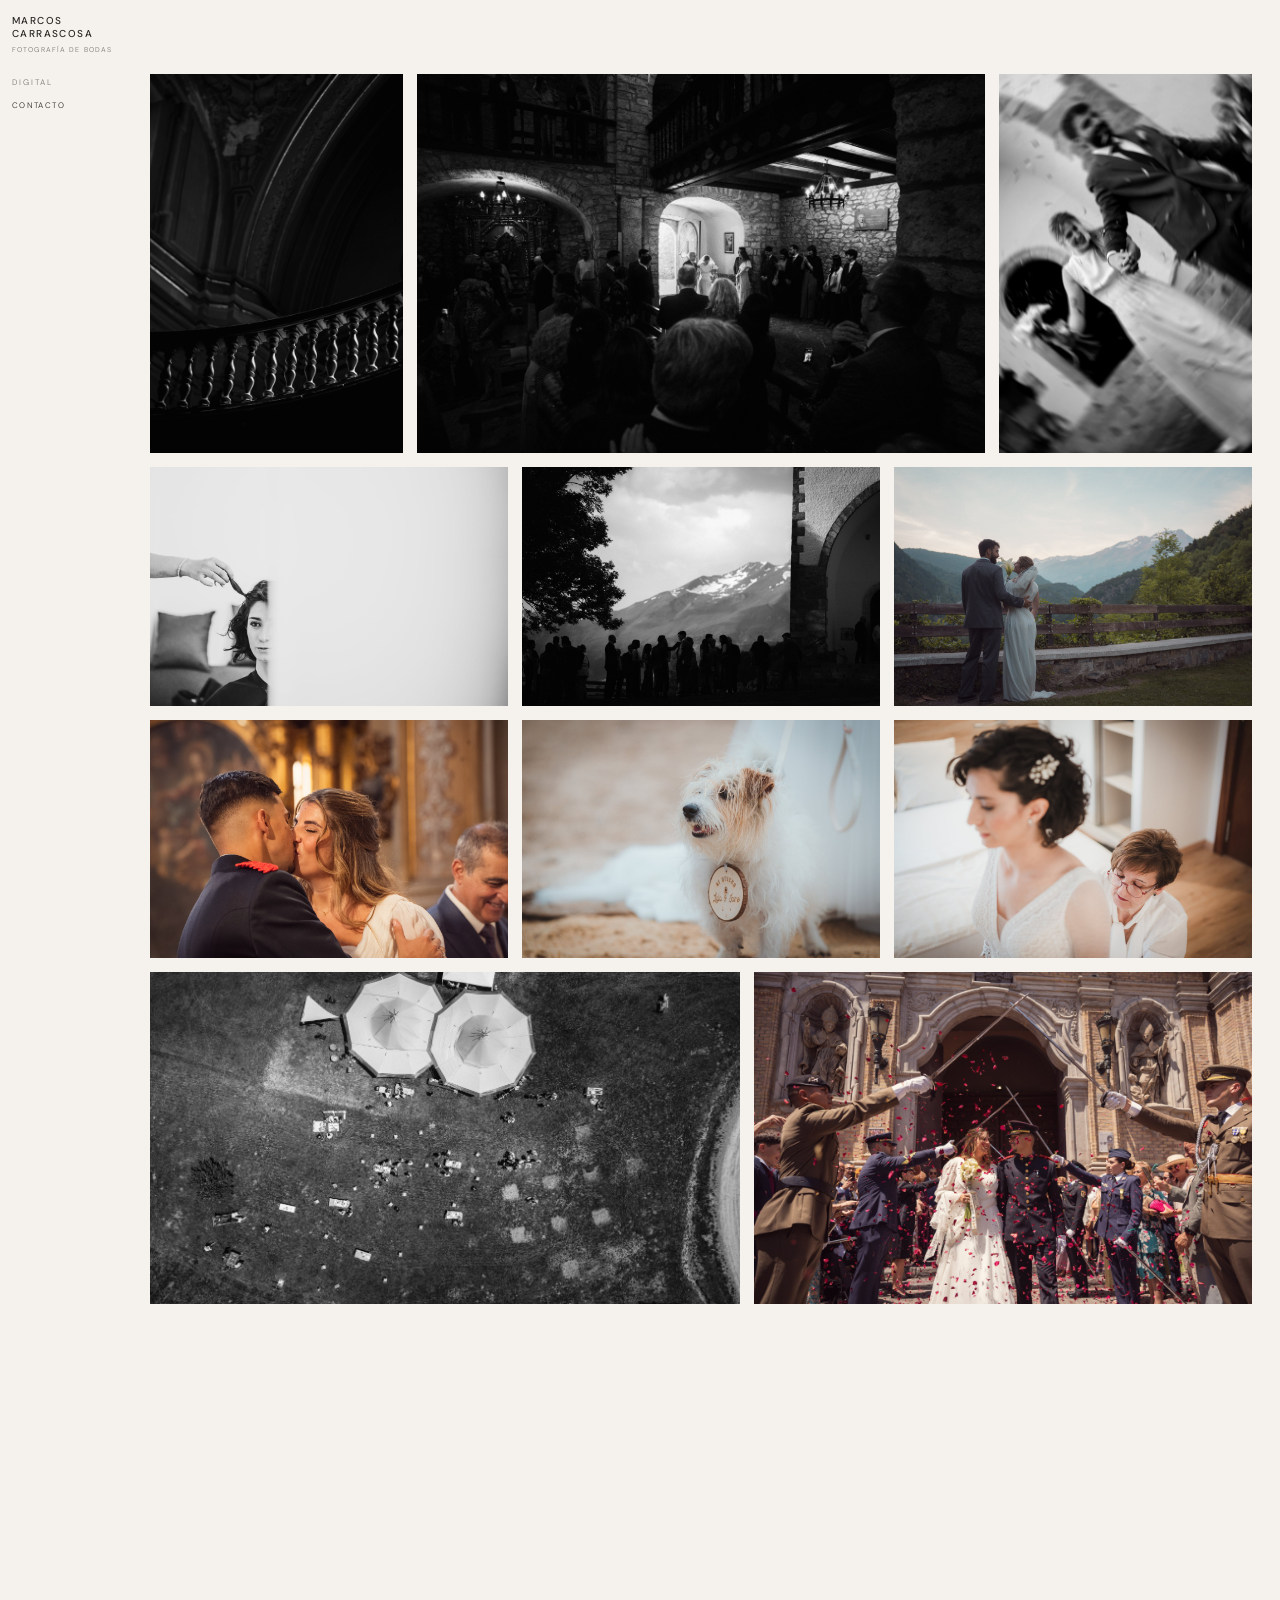
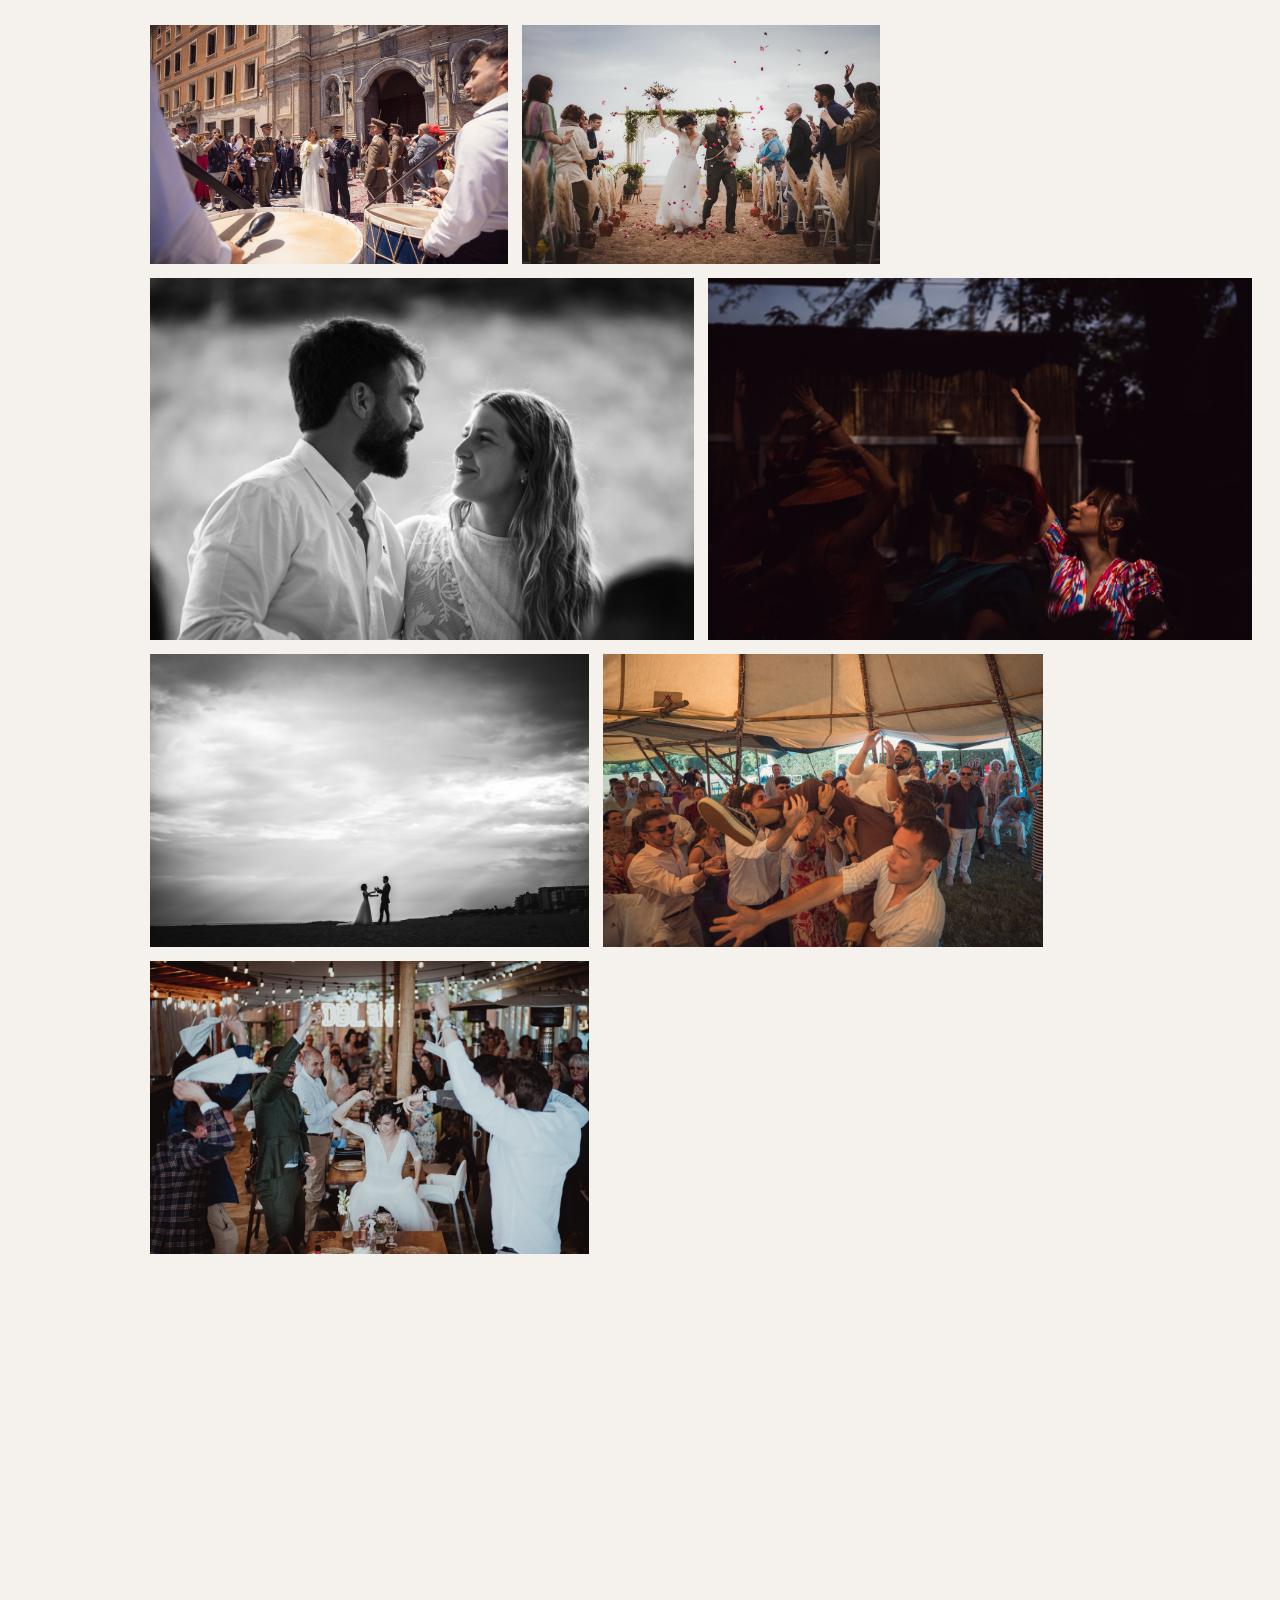
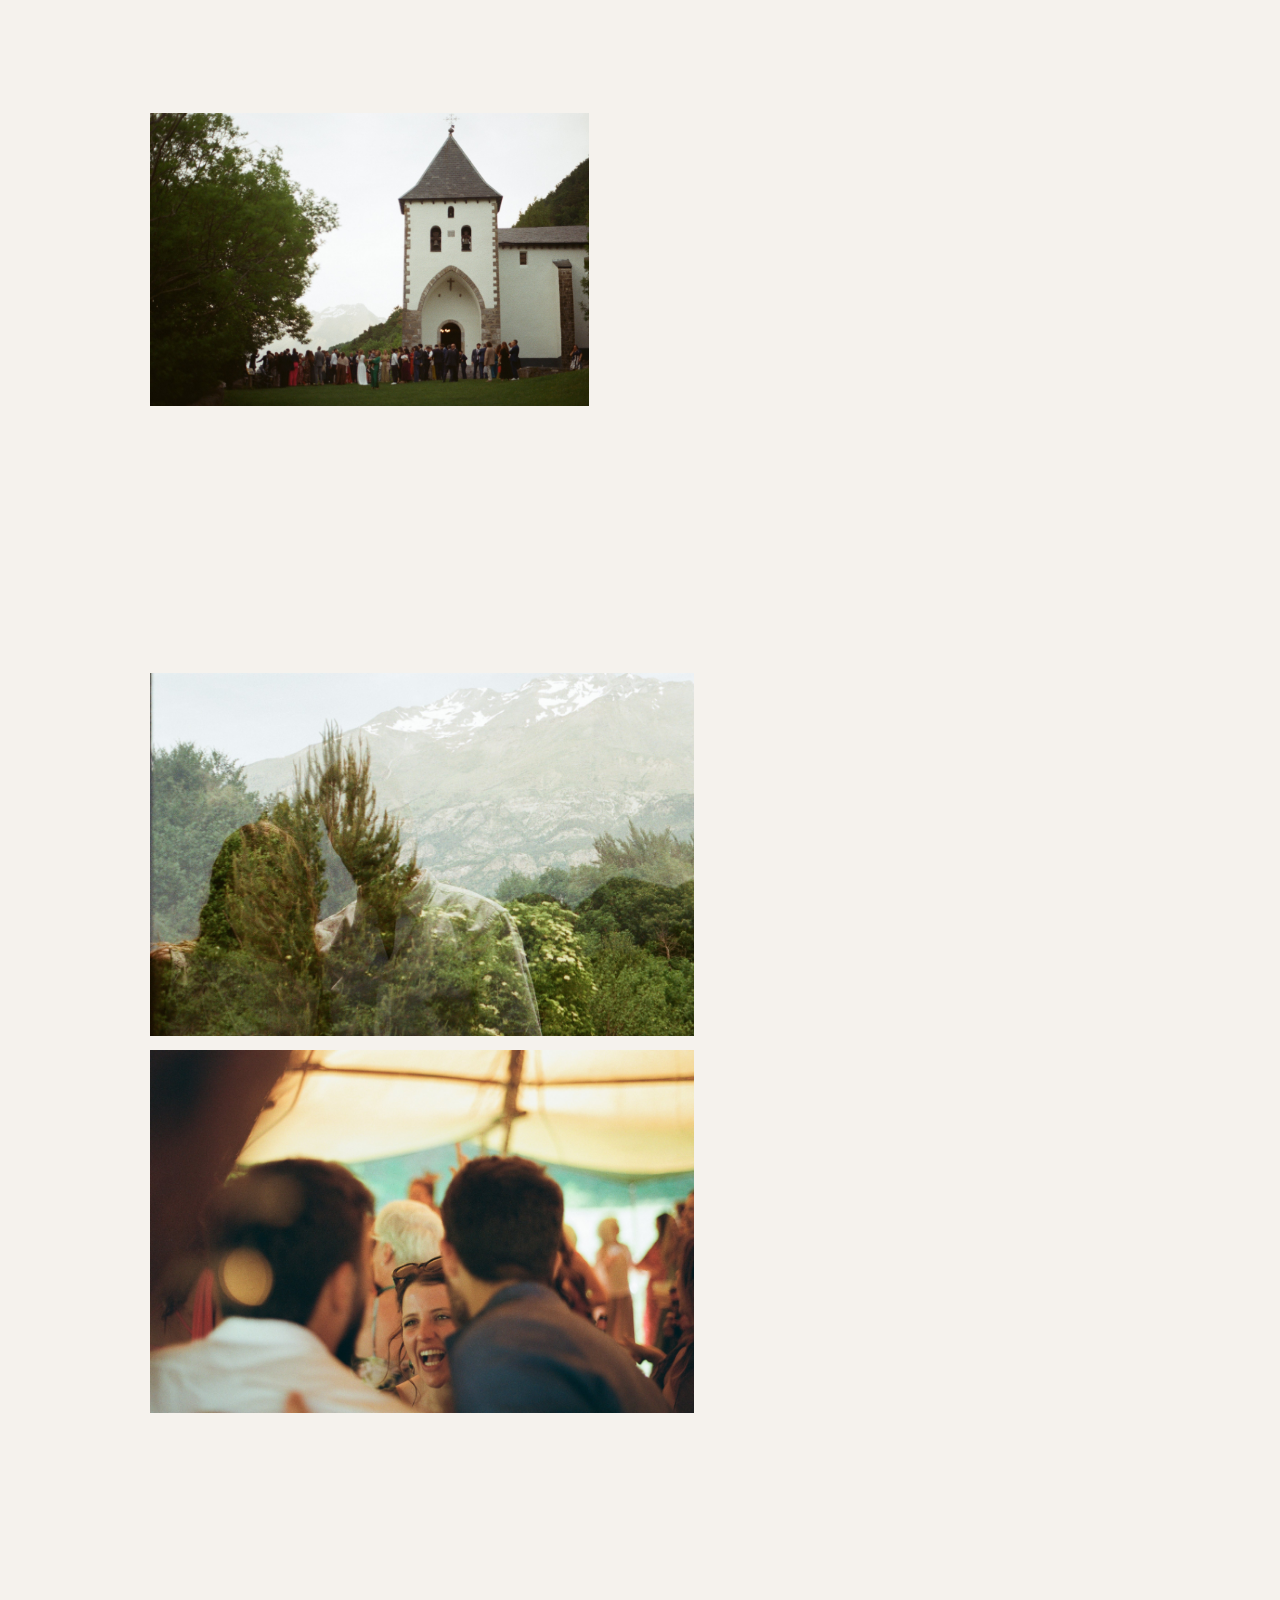
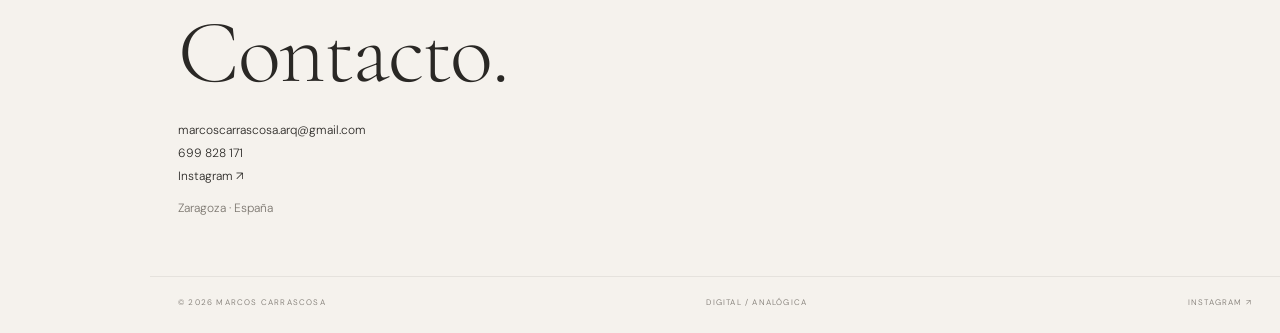
==== index.html @ 45d8c4e5 "Cargar dimensiones de galería sin saltos de layout" ====
<!DOCTYPE html>
<html lang="es">
<head>
<meta charset="UTF-8">
<meta name="viewport" content="width=device-width, initial-scale=1.0">
<title>Marcos Carrascosa | Fotógrafo de bodas en Zaragoza</title>
<meta name="description" content="Fotografía de bodas en Zaragoza y España. Trabajo en digital y analógico con una mirada documental y editorial.">
<meta name="author" content="Marcos Carrascosa">
<meta name="robots" content="index, follow">
<link rel="canonical" href="https://marcoscarrascosa.com/">
<meta property="og:type" content="website">
<meta property="og:title" content="Marcos Carrascosa | Fotógrafo de bodas en Zaragoza">
<meta property="og:description" content="Fotografía de bodas en Zaragoza y España. Digital y analógico.">
<meta property="og:url" content="https://marcoscarrascosa.com/">
<meta property="og:site_name" content="Marcos Carrascosa">
<meta name="twitter:card" content="summary_large_image">
<meta name="twitter:title" content="Marcos Carrascosa | Fotógrafo de bodas en Zaragoza">
<meta name="twitter:description" content="Fotografía de bodas en Zaragoza y España. Digital y analógico.">
<link rel="preconnect" href="https://fonts.googleapis.com">
<link rel="preconnect" href="https://fonts.gstatic.com" crossorigin>
<link href="https://fonts.googleapis.com/css2?family=Cormorant+Garamond:wght@300;400;500&family=DM+Sans:wght@300;400;500&display=swap" rel="stylesheet">
<link rel="stylesheet" href="styles.css">
<script type="application/ld+json">
{
  "@context":"https://schema.org",
  "@type":"Photographer",
  "name":"Marcos Carrascosa",
  "email":"marcoscarrascosa.arq@gmail.com",
  "telephone":"+34699828171",
  "address":{"@type":"PostalAddress","addressLocality":"Zaragoza","addressCountry":"ES"},
  "areaServed":["Zaragoza","España"],
  "description":"Fotógrafo de bodas en Zaragoza. Trabajo en digital y analógico.",
  "url":"https://marcoscarrascosa.com/",
  "sameAs":["https://instagram.com/marcoscarrascosa"]
}
</script>
</head>
<body>
<header class="header">
  <div class="header__rail">
    <a href="#" class="header__name">MARCOS CARRASCOSA</a>
    <span class="header__subtitle">FOTOGRAFÍA DE BODAS</span>
    <span class="header__mode" id="modeIndicator">DIGITAL</span>
    <a href="#contacto" class="header__contact">CONTACTO</a>
  </div>
</header>

<main>
  <section class="gallery-section gallery-section--digital" id="digital" aria-label="Fotografía digital">
    <div class="gallery" data-gallery="digital">
      <figure class="gallery__item"><img src="digital/001.jpg" alt="Fotografía de boda" fetchpriority="high" decoding="async"></figure>
      <figure class="gallery__item"><img src="digital/002.jpg" alt="Fotografía de boda" fetchpriority="high" decoding="async"></figure>
      <figure class="gallery__item"><img src="digital/003.jpg" alt="Fotografía de boda" decoding="async"></figure>
      <figure class="gallery__item"><img src="digital/004.jpg" alt="Fotografía de boda" decoding="async"></figure>
      <figure class="gallery__item"><img src="digital/005.jpg" alt="Fotografía de boda" decoding="async"></figure>
      <figure class="gallery__item"><img src="digital/006.jpg" alt="Fotografía de boda" decoding="async"></figure>
      <figure class="gallery__item"><img src="digital/007.jpg" alt="Fotografía de boda" decoding="async"></figure>
      <figure class="gallery__item"><img src="digital/008.jpg" alt="Fotografía de boda" decoding="async"></figure>
      <figure class="gallery__item"><img src="digital/009.jpg" alt="Fotografía de boda" decoding="async"></figure>
      <figure class="gallery__item"><img src="digital/010.jpg" alt="Fotografía de boda" decoding="async"></figure>
      <figure class="gallery__item"><img src="digital/011.jpg" alt="Fotografía de boda" decoding="async"></figure>
      <figure class="gallery__item"><img src="digital/012.jpg" alt="Fotografía de boda" decoding="async"></figure>
      <figure class="gallery__item"><img src="digital/013.jpg" alt="Fotografía de boda" decoding="async"></figure>
      <figure class="gallery__item"><img src="digital/014.jpg" alt="Fotografía de boda" decoding="async"></figure>
      <figure class="gallery__item"><img src="digital/015.jpg" alt="Fotografía de boda" decoding="async"></figure>
      <figure class="gallery__item"><img src="digital/016.jpg" alt="Fotografía de boda" decoding="async"></figure>
      <figure class="gallery__item"><img src="digital/017.jpg" alt="Fotografía de boda" decoding="async"></figure>
      <figure class="gallery__item"><img src="digital/018.jpg" alt="Fotografía de boda" decoding="async"></figure>
      <figure class="gallery__item"><img src="digital/019.jpg" alt="Fotografía de boda" decoding="async"></figure>
      <figure class="gallery__item"><img src="digital/020.jpg" alt="Fotografía de boda" decoding="async"></figure>
      <figure class="gallery__item"><img src="digital/021.jpg" alt="Fotografía de boda" decoding="async"></figure>
      <figure class="gallery__item"><img src="digital/022.jpg" alt="Fotografía de boda" decoding="async"></figure>
      <figure class="gallery__item"><img src="digital/023.jpg" alt="Fotografía de boda" decoding="async"></figure>
      <figure class="gallery__item"><img src="digital/024.jpg" alt="Fotografía de boda" decoding="async"></figure>
      <figure class="gallery__item"><img src="digital/025.jpg" alt="Fotografía de boda" decoding="async"></figure>
      <figure class="gallery__item"><img src="digital/026.jpg" alt="Fotografía de boda" decoding="async"></figure>
      <figure class="gallery__item"><img src="digital/027.jpg" alt="Fotografía de boda" decoding="async"></figure>
    </div>
  </section>

  <section class="gallery-section gallery-section--analogue" id="analogica" aria-label="Fotografía analógica">
    <div class="gallery" data-gallery="film">
      <figure class="gallery__item"><img src="film/001.jpg" alt="Fotografía de boda en analógico" decoding="async"></figure>
      <figure class="gallery__item"><img src="film/002.jpg" alt="Fotografía de boda en analógico" decoding="async"></figure>
      <figure class="gallery__item"><img src="film/003.jpg" alt="Fotografía de boda en analógico" decoding="async"></figure>
      <figure class="gallery__item"><img src="film/004.jpg" alt="Fotografía de boda en analógico" decoding="async"></figure>
      <figure class="gallery__item"><img src="film/005.jpg" alt="Fotografía de boda en analógico" decoding="async"></figure>
      <figure class="gallery__item"><img src="film/006.jpg" alt="Fotografía de boda en analógico" decoding="async"></figure>
      <figure class="gallery__item"><img src="film/007.jpg" alt="Fotografía de boda en analógico" decoding="async"></figure>
      <figure class="gallery__item"><img src="film/008.jpg" alt="Fotografía de boda en analógico" decoding="async"></figure>
      <figure class="gallery__item"><img src="film/009.jpg" alt="Fotografía de boda en analógico" decoding="async"></figure>
      <figure class="gallery__item"><img src="film/010.jpg" alt="Fotografía de boda en analógico" decoding="async"></figure>
    </div>
  </section>
</main>

<section class="contact" id="contacto">
  <div class="contact__inner">
    <h2 class="contact__title">Contacto.</h2>
    <div class="contact__details">
      <a href="mailto:marcoscarrascosa.arq@gmail.com" class="contact__link">marcoscarrascosa.arq@gmail.com</a>
      <a href="tel:+34699828171" class="contact__link">699 828 171</a>
      <a href="https://instagram.com/marcoscarrascosa" target="_blank" rel="noopener" class="contact__link">Instagram ↗</a>
      <p class="contact__location">Zaragoza · España</p>
    </div>
  </div>
</section>

<footer class="footer">
  <p class="footer__copyright">© 2026 MARCOS CARRASCOSA</p>
  <p class="footer__modes">DIGITAL / ANALÓGICA</p>
  <a href="https://instagram.com/marcoscarrascosa" target="_blank" rel="noopener" class="footer__instagram">INSTAGRAM ↗</a>
</footer>
<script src="script.js"></script>
</body>
</html>
---- styles.css ----
*, *::before, *::after { box-sizing: border-box; margin: 0; padding: 0; }

:root {
  --bg-digital: #f5f2ed;
  --bg-analogue: #efe9df;
  --text: #2a2825;
  --text-muted: #7a756e;
  --gap: 14px;
  --rail: 150px;
  --margin-right: 28px;
  --font-editorial: 'Cormorant Garamond', Georgia, serif;
  --font-ui: 'DM Sans', -apple-system, BlinkMacSystemFont, sans-serif;
}

html { scroll-behavior: smooth; }
body {
  font-family: var(--font-ui);
  font-weight: 300;
  color: var(--text);
  background: var(--bg-digital);
  transition: background-color .9s ease;
  -webkit-font-smoothing: antialiased;
}
body.mode-analogue { background: var(--bg-analogue); }
a { color: inherit; text-decoration: none; }
img { display: block; width: 100%; height: auto; }

/* Columna fija izquierda: funciona como una nueva crujía del proyecto. */
.header {
  position: fixed;
  inset: 0 auto 0 0;
  width: var(--rail);
  z-index: 100;
  padding: 15px 12px;
  pointer-events: none;
}
.header__rail {
  display: flex;
  flex-direction: column;
  align-items: flex-start;
  gap: 6px;
  pointer-events: auto;
}
.header__name {
  font-size: 10px;
  font-weight: 500;
  line-height: 1.25;
  letter-spacing: .14em;
  text-transform: uppercase;
}
.header__subtitle {
  font-size: 7px;
  line-height: 1.2;
  letter-spacing: .16em;
  color: var(--text-muted);
  text-transform: uppercase;
}
.header__mode {
  margin-top: 18px;
  font-size: 8px;
  line-height: 1;
  letter-spacing: .25em;
  color: var(--text-muted);
  text-transform: uppercase;
  opacity: 0;
  transition: opacity .4s ease;
}
.header__mode.visible { opacity: 1; }
.header__contact {
  margin-top: 9px;
  font-size: 8px;
  line-height: 1;
  letter-spacing: .17em;
  text-transform: uppercase;
}
.header__contact:hover { opacity: .55; }

/* Masonry libre de 3 columnas. El JS solo calcula posiciones; nunca recorta fotografías. */
.gallery-section {
  margin-left: var(--rail);
  padding-right: var(--margin-right);
}
.gallery-section--digital { padding-top: 74px; }
.gallery-section--analogue { padding-top: 82px; padding-bottom: 90px; }

.gallery {
  position: relative;
  width: 100%;
  max-width: 1800px;
  margin: 0 auto;
}
.gallery__item {
  position: absolute;
  margin: 0;
  overflow: visible;
}
.gallery__item img {
  width: 100%;
  height: auto;
}

.js-ready .gallery__item img {
  opacity: 0;
  transform: translateY(10px);
  transition: opacity .65s ease, transform .65s ease;
}
.js-ready .gallery__item.revealed img {
  opacity: 1;
  transform: none;
}

.contact {
  margin-left: var(--rail);
  padding: 110px var(--margin-right) 60px;
}
.contact__inner { max-width: 1800px; margin: 0 auto; }
.contact__title {
  font-family: var(--font-editorial);
  font-size: clamp(44px, 7vw, 90px);
  font-weight: 300;
  line-height: .9;
  letter-spacing: -.02em;
  margin-bottom: 28px;
}
.contact__details { display: flex; flex-direction: column; gap: 7px; }
.contact__link { width: fit-content; font-size: 12px; }
.contact__link:hover { opacity: .55; }
.contact__location { margin-top: 9px; font-size: 12px; color: var(--text-muted); }

.footer {
  margin-left: var(--rail);
  display: flex;
  justify-content: space-between;
  gap: 16px;
  padding: 20px var(--margin-right) 26px;
  border-top: 1px solid rgba(42,40,37,.08);
}
.footer__copyright, .footer__modes, .footer__instagram {
  font-size: 8px;
  letter-spacing: .15em;
  color: var(--text-muted);
  text-transform: uppercase;
}
.footer__instagram:hover { opacity: .55; }

@media (max-width: 900px) {
  :root { --rail: 118px; --margin-right: 22px; --gap: 12px; }
}

@media (max-width: 640px) {
  :root { --rail: 0px; --margin-right: 14px; --gap: 10px; }
  .header {
    width: auto;
    height: auto;
    right: 0;
    padding: 13px 14px;
  }
  .header__rail {
    display: flex;
    flex-direction: column;
    gap: 3px;
  }
  .header__mode { margin-top: 9px; }
  .header__contact { margin-top: 6px; }
  .gallery-section { margin-left: 0; padding-left: 14px; padding-right: 14px; }
  .gallery-section--digital { padding-top: 76px; }
  .gallery-section--analogue { padding-top: 66px; padding-bottom: 70px; }
  .contact, .footer { margin-left: 0; }
  .contact { padding: 70px 14px 46px; }
  .contact__title { font-size: 20vw; }
  .footer { padding: 18px 14px 24px; flex-direction: column; align-items: flex-start; gap: 7px; }
}

@media (prefers-reduced-motion: reduce) {
  html { scroll-behavior: auto; }
  .js-ready .gallery__item img { opacity: 1; transform: none; transition: none; }
  body { transition: none; }
}
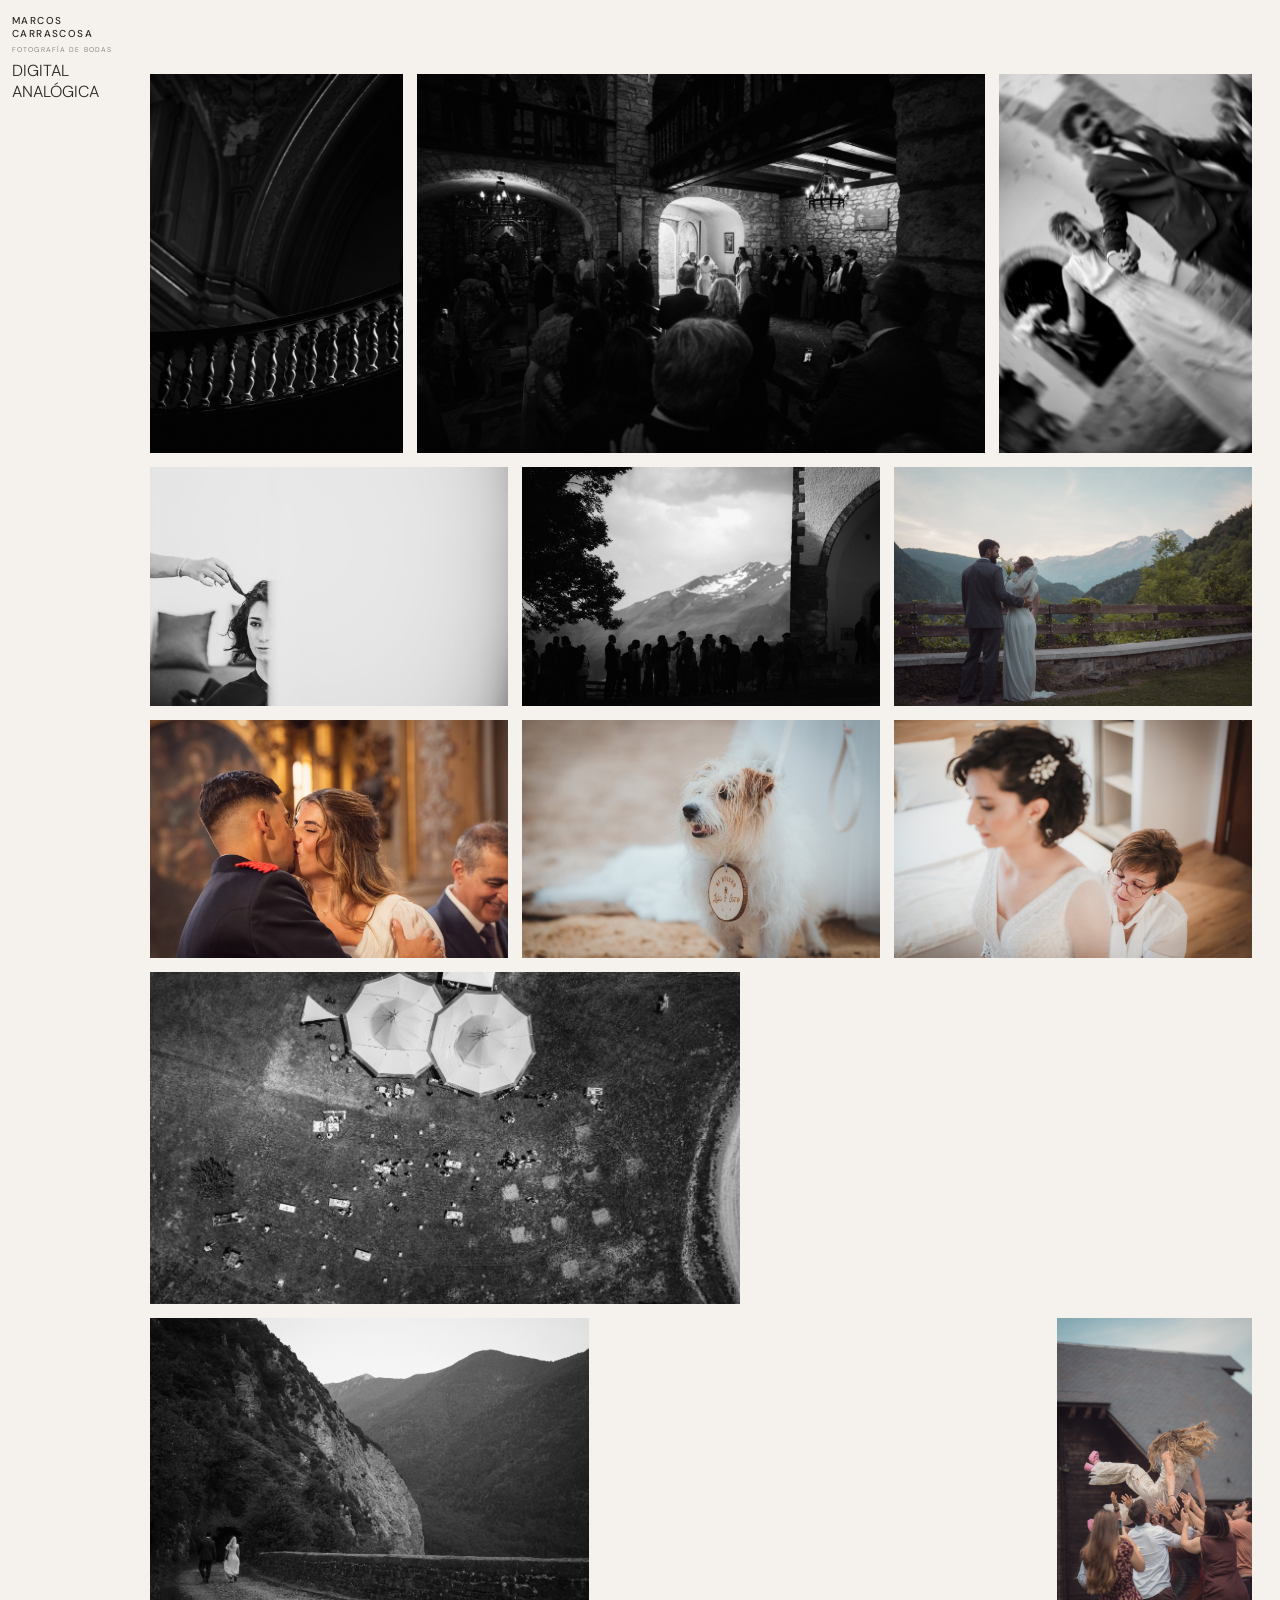
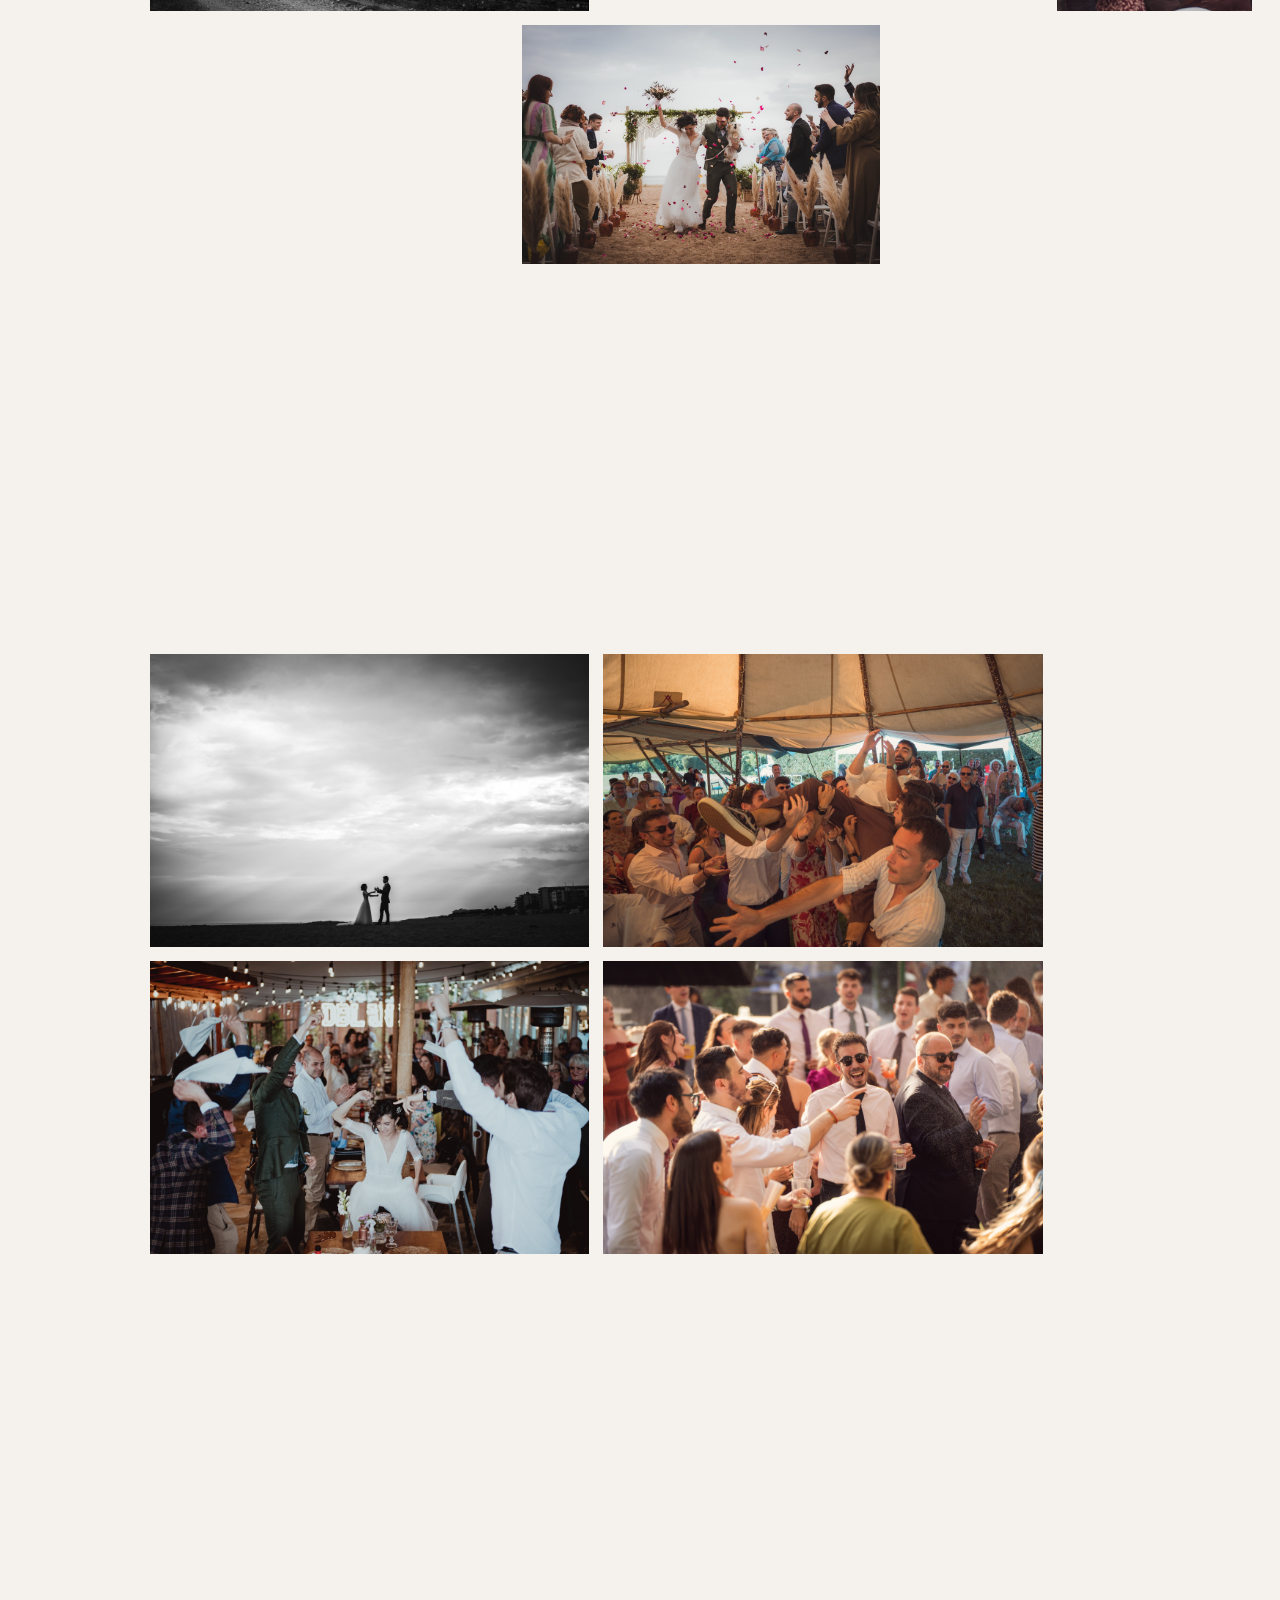
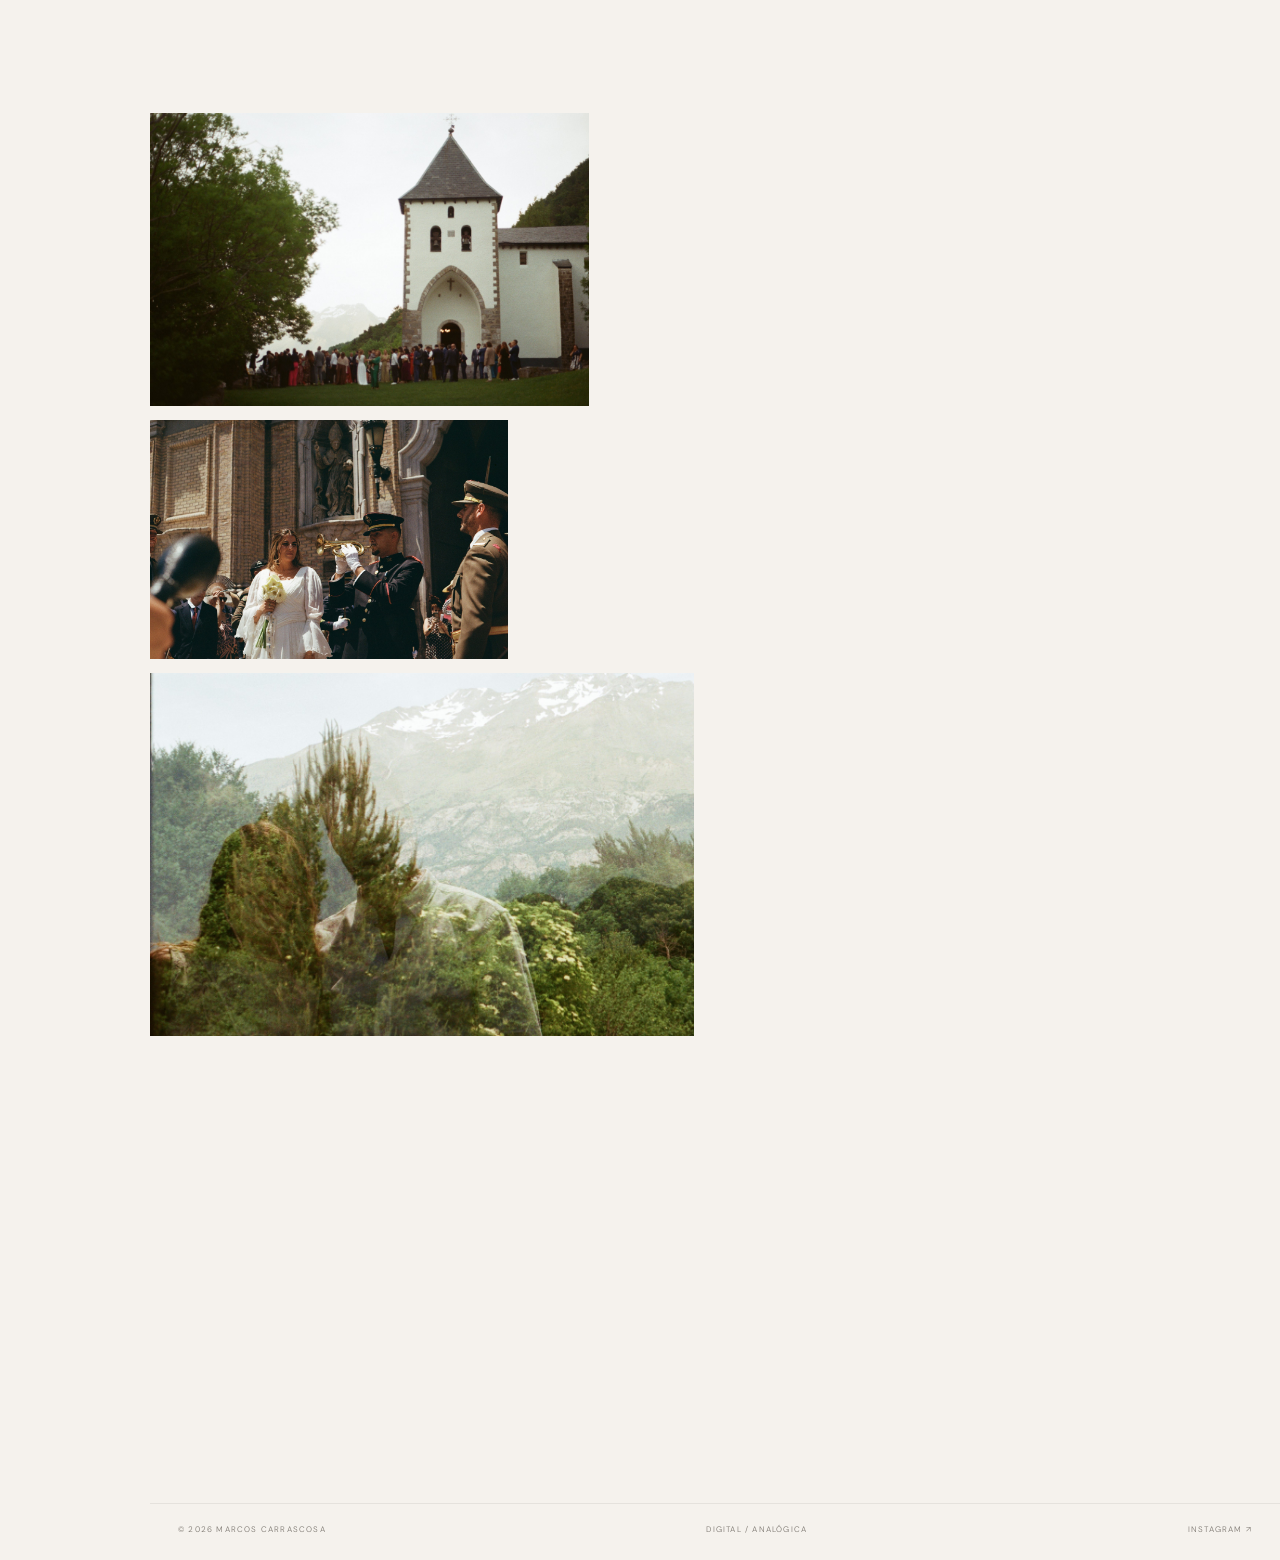
==== commit 09b34f2f: "Añadir navegación Digital/Analógica y eliminar contacto inferior" ====
--- a/index.html
+++ b/index.html
@@ -40,8 +40,10 @@
   <div class="header__rail">
     <a href="#" class="header__name">MARCOS CARRASCOSA</a>
     <span class="header__subtitle">FOTOGRAFÍA DE BODAS</span>
-    <span class="header__mode" id="modeIndicator">DIGITAL</span>
-    <a href="#contacto" class="header__contact">CONTACTO</a>
+    <nav class="header__nav" aria-label="Navegación de fotografía">
+      <a href="#digital" class="header__mode-link">DIGITAL</a>
+      <a href="#analogica" class="header__mode-link">ANALÓGICA</a>
+    </nav>
   </div>
 </header>
 
@@ -94,17 +96,7 @@
   </section>
 </main>
 
-<section class="contact" id="contacto">
-  <div class="contact__inner">
-    <h2 class="contact__title">Contacto.</h2>
-    <div class="contact__details">
-      <a href="mailto:marcoscarrascosa.arq@gmail.com" class="contact__link">marcoscarrascosa.arq@gmail.com</a>
-      <a href="tel:+34699828171" class="contact__link">699 828 171</a>
-      <a href="https://instagram.com/marcoscarrascosa" target="_blank" rel="noopener" class="contact__link">Instagram ↗</a>
-      <p class="contact__location">Zaragoza · España</p>
-    </div>
-  </div>
-</section>
+
 
 <footer class="footer">
   <p class="footer__copyright">© 2026 MARCOS CARRASCOSA</p>
--- a/styles.css
+++ b/styles.css
@@ -95,8 +95,10 @@
   overflow: visible;
 }
 .gallery__item img {
+  display: block;
   width: 100%;
-  height: auto;
+  height: 100%;
+  object-fit: cover;
 }
 
 .js-ready .gallery__item img {
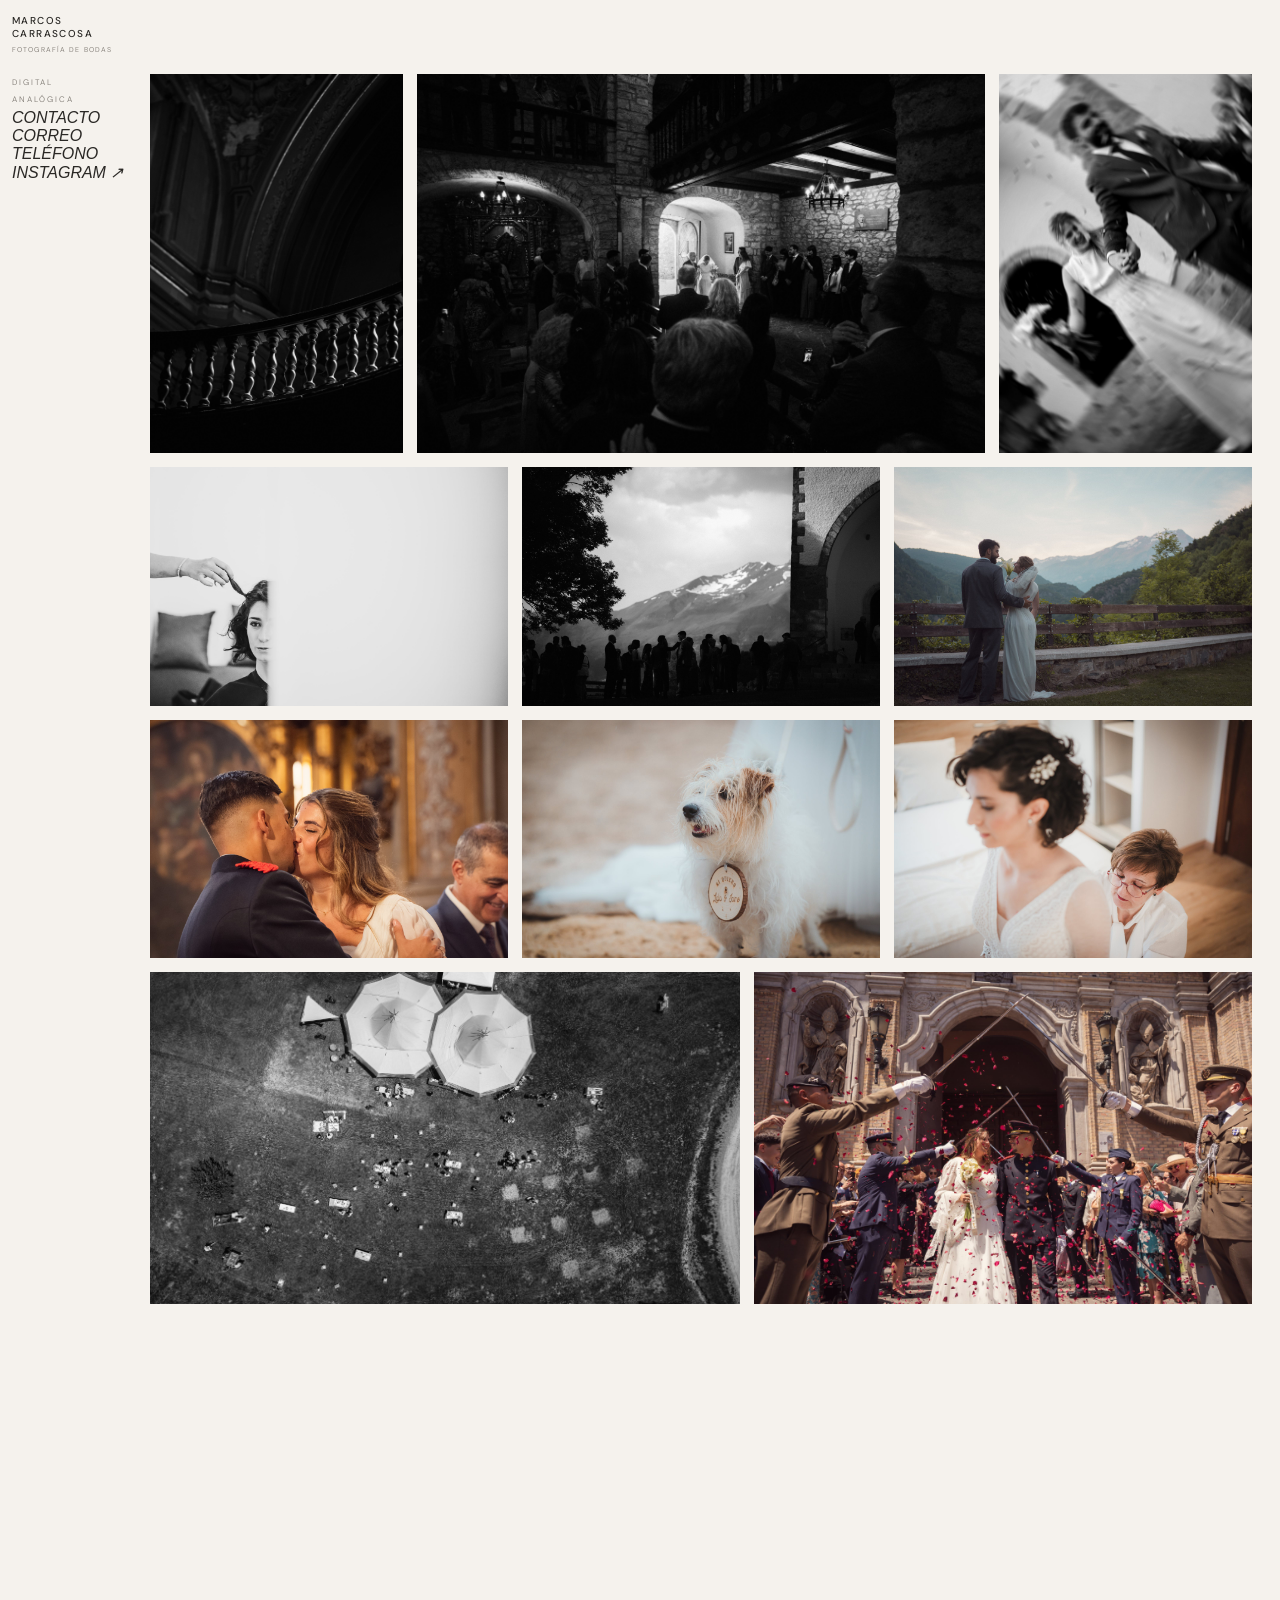
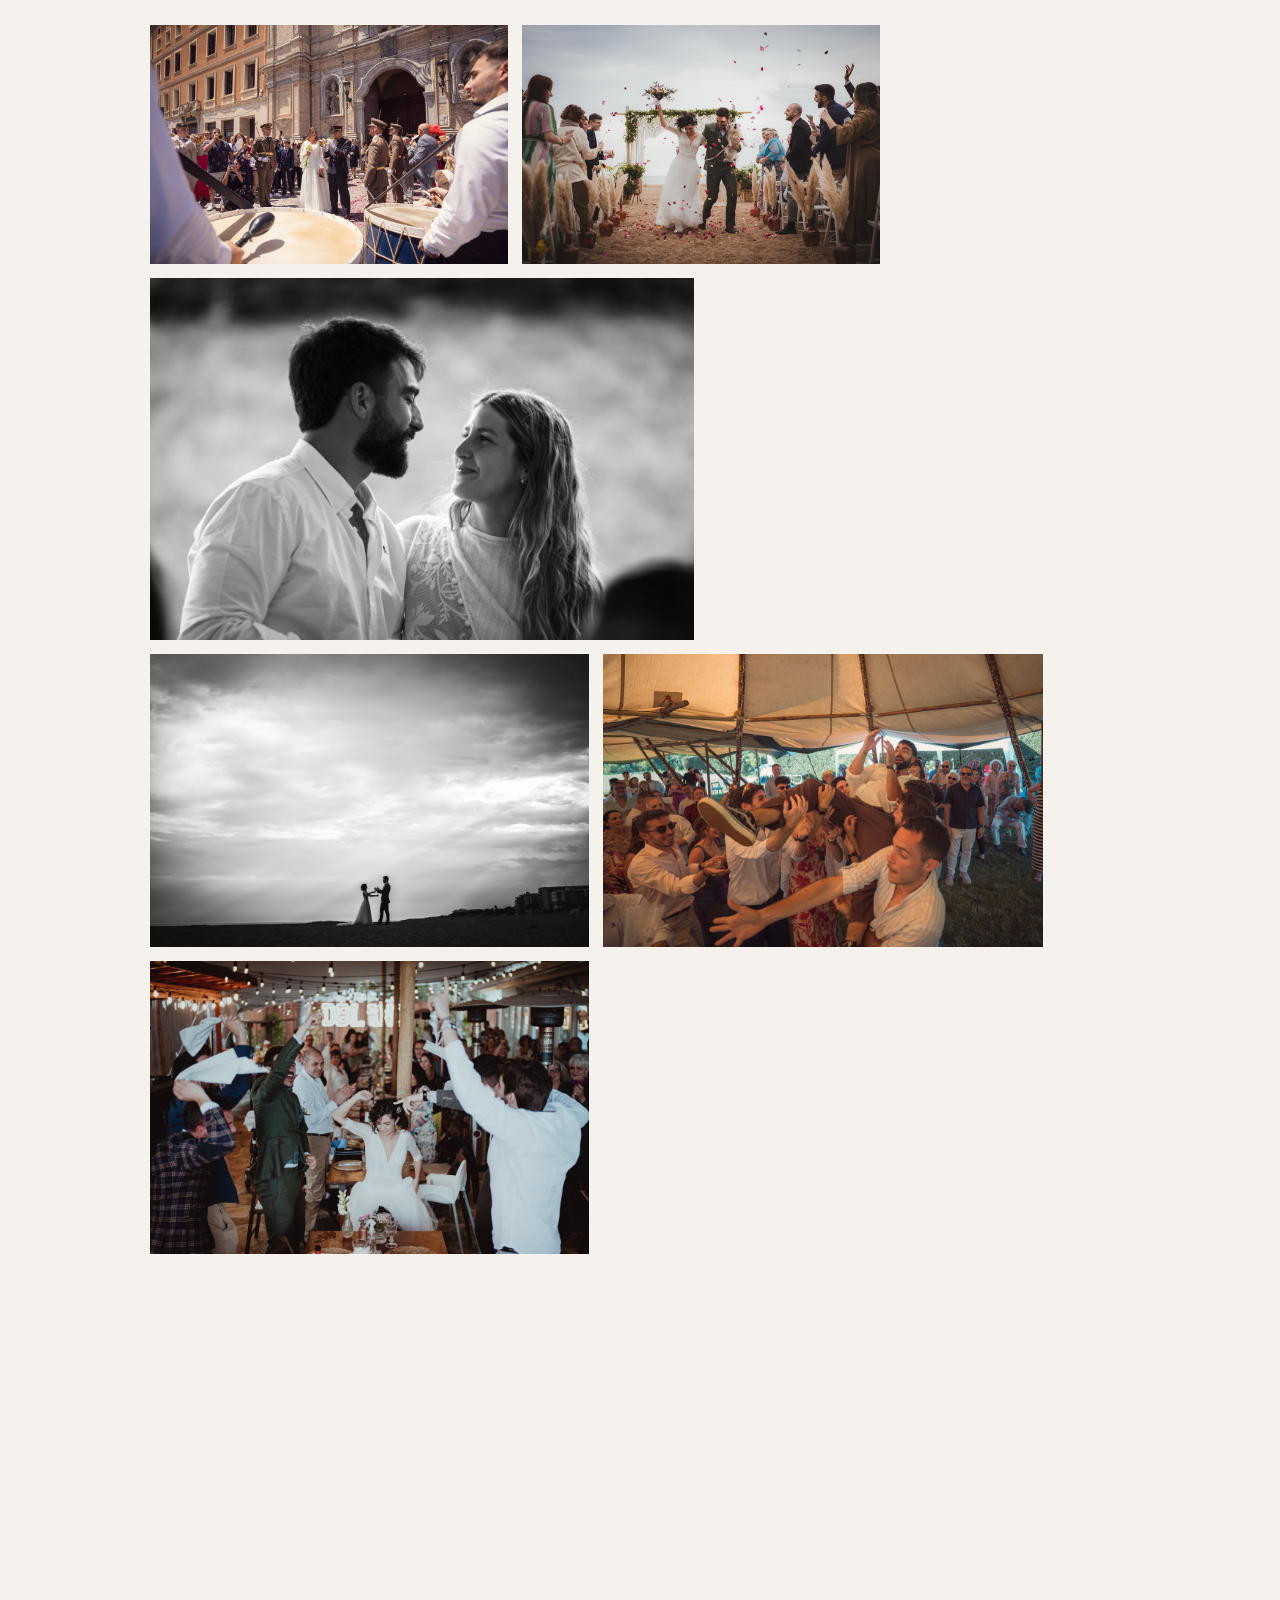
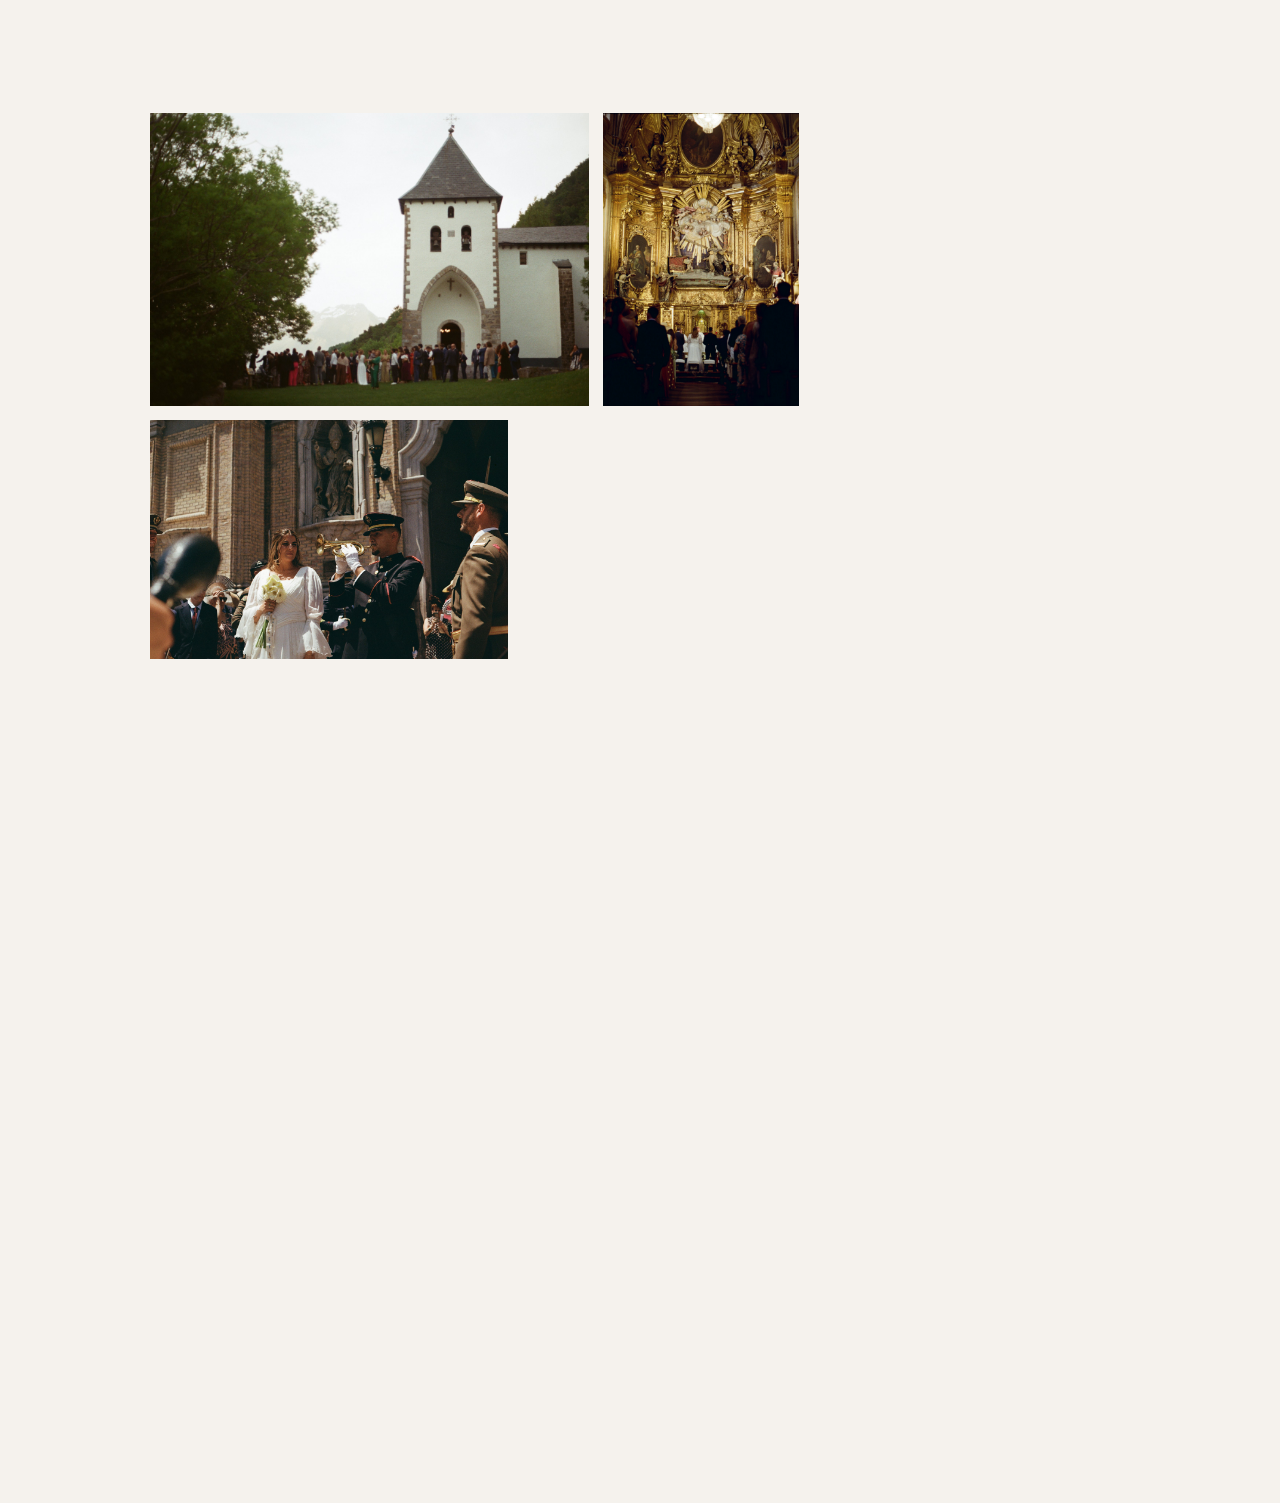
==== commit d6a15197: "Restaurar contacto en columna lateral" ====
--- a/index.html
+++ b/index.html
@@ -44,6 +44,12 @@
       <a href="#digital" class="header__mode-link">DIGITAL</a>
       <a href="#analogica" class="header__mode-link">ANALÓGICA</a>
     </nav>
+    <address class="header__contact">
+      <span class="header__contact-label">CONTACTO</span>
+      <a href="mailto:marcoscarrascosa.arq@gmail.com">CORREO</a>
+      <a href="tel:+34699828171">TELÉFONO</a>
+      <a href="https://instagram.com/marcoscarrascosa" target="_blank" rel="noopener">INSTAGRAM ↗</a>
+    </address>
   </div>
 </header>
 
@@ -98,11 +104,7 @@
 
 
 
-<footer class="footer">
-  <p class="footer__copyright">© 2026 MARCOS CARRASCOSA</p>
-  <p class="footer__modes">DIGITAL / ANALÓGICA</p>
-  <a href="https://instagram.com/marcoscarrascosa" target="_blank" rel="noopener" class="footer__instagram">INSTAGRAM ↗</a>
-</footer>
+
 <script src="script.js"></script>
 </body>
 </html>
--- a/styles.css
+++ b/styles.css
@@ -55,25 +55,21 @@
   color: var(--text-muted);
   text-transform: uppercase;
 }
-.header__mode {
+.header__nav {
+  display: flex;
+  flex-direction: column;
+  gap: 9px;
   margin-top: 18px;
+}
+.header__mode-link {
   font-size: 8px;
   line-height: 1;
   letter-spacing: .25em;
   color: var(--text-muted);
   text-transform: uppercase;
-  opacity: 0;
-  transition: opacity .4s ease;
+  transition: opacity .25s ease;
 }
-.header__mode.visible { opacity: 1; }
-.header__contact {
-  margin-top: 9px;
-  font-size: 8px;
-  line-height: 1;
-  letter-spacing: .17em;
-  text-transform: uppercase;
-}
-.header__contact:hover { opacity: .55; }
+.header__mode-link:hover { opacity: .45; }
 
 /* Masonry libre de 3 columnas. El JS solo calcula posiciones; nunca recorta fotografías. */
 .gallery-section {
@@ -162,8 +158,7 @@
     flex-direction: column;
     gap: 3px;
   }
-  .header__mode { margin-top: 9px; }
-  .header__contact { margin-top: 6px; }
+  .header__nav { margin-top: 9px; gap: 7px; }
   .gallery-section { margin-left: 0; padding-left: 14px; padding-right: 14px; }
   .gallery-section--digital { padding-top: 76px; }
   .gallery-section--analogue { padding-top: 66px; padding-bottom: 70px; }
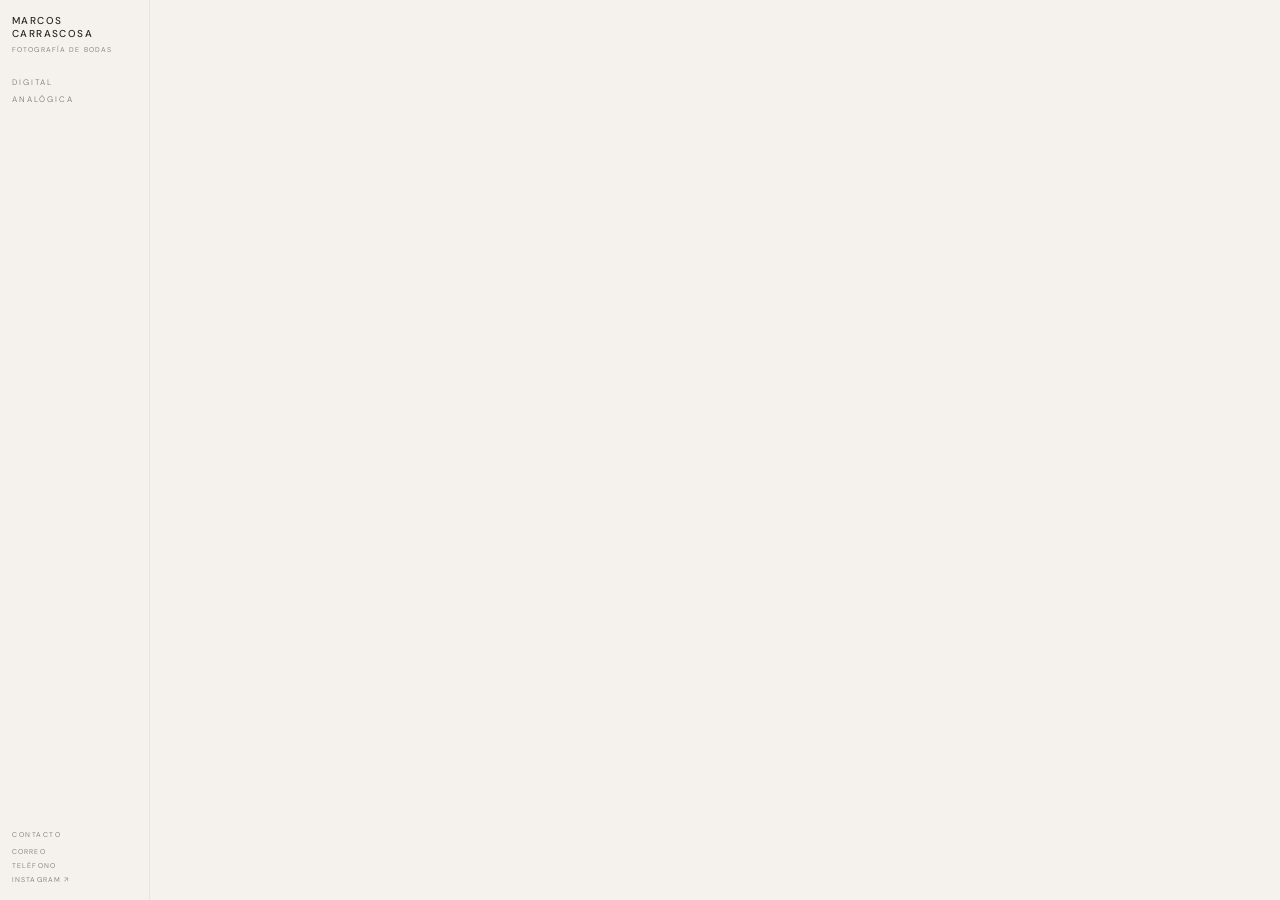
==== commit cb0197d8: "Aplicar composición completa guardada" ====
--- a/index.html
+++ b/index.html
@@ -20,8 +20,7 @@
 <link rel="preconnect" href="https://fonts.gstatic.com" crossorigin>
 <link href="https://fonts.googleapis.com/css2?family=Cormorant+Garamond:wght@300;400;500&family=DM+Sans:wght@300;400;500&display=swap" rel="stylesheet">
 <link rel="stylesheet" href="styles.css">
-<script type="application/ld+json">
-{
+<script type="application/ld+json">{
   "@context":"https://schema.org",
   "@type":"Photographer",
   "name":"Marcos Carrascosa",
@@ -32,15 +31,14 @@
   "description":"Fotógrafo de bodas en Zaragoza. Trabajo en digital y analógico.",
   "url":"https://marcoscarrascosa.com/",
   "sameAs":["https://instagram.com/marcoscarrascosa"]
-}
-</script>
+}</script>
 </head>
 <body>
 <header class="header">
   <div class="header__rail">
-    <a href="#" class="header__name">MARCOS CARRASCOSA</a>
+    <a href="#digital" class="header__name">MARCOS CARRASCOSA</a>
     <span class="header__subtitle">FOTOGRAFÍA DE BODAS</span>
-    <nav class="header__nav" aria-label="Navegación de fotografía">
+    <nav class="header__nav" aria-label="Navegación">
       <a href="#digital" class="header__mode-link">DIGITAL</a>
       <a href="#analogica" class="header__mode-link">ANALÓGICA</a>
     </nav>
@@ -52,59 +50,10 @@
     </address>
   </div>
 </header>
-
 <main>
-  <section class="gallery-section gallery-section--digital" id="digital" aria-label="Fotografía digital">
-    <div class="gallery" data-gallery="digital">
-      <figure class="gallery__item"><img src="digital/001.jpg" alt="Fotografía de boda" fetchpriority="high" decoding="async"></figure>
-      <figure class="gallery__item"><img src="digital/002.jpg" alt="Fotografía de boda" fetchpriority="high" decoding="async"></figure>
-      <figure class="gallery__item"><img src="digital/003.jpg" alt="Fotografía de boda" decoding="async"></figure>
-      <figure class="gallery__item"><img src="digital/004.jpg" alt="Fotografía de boda" decoding="async"></figure>
-      <figure class="gallery__item"><img src="digital/005.jpg" alt="Fotografía de boda" decoding="async"></figure>
-      <figure class="gallery__item"><img src="digital/006.jpg" alt="Fotografía de boda" decoding="async"></figure>
-      <figure class="gallery__item"><img src="digital/007.jpg" alt="Fotografía de boda" decoding="async"></figure>
-      <figure class="gallery__item"><img src="digital/008.jpg" alt="Fotografía de boda" decoding="async"></figure>
-      <figure class="gallery__item"><img src="digital/009.jpg" alt="Fotografía de boda" decoding="async"></figure>
-      <figure class="gallery__item"><img src="digital/010.jpg" alt="Fotografía de boda" decoding="async"></figure>
-      <figure class="gallery__item"><img src="digital/011.jpg" alt="Fotografía de boda" decoding="async"></figure>
-      <figure class="gallery__item"><img src="digital/012.jpg" alt="Fotografía de boda" decoding="async"></figure>
-      <figure class="gallery__item"><img src="digital/013.jpg" alt="Fotografía de boda" decoding="async"></figure>
-      <figure class="gallery__item"><img src="digital/014.jpg" alt="Fotografía de boda" decoding="async"></figure>
-      <figure class="gallery__item"><img src="digital/015.jpg" alt="Fotografía de boda" decoding="async"></figure>
-      <figure class="gallery__item"><img src="digital/016.jpg" alt="Fotografía de boda" decoding="async"></figure>
-      <figure class="gallery__item"><img src="digital/017.jpg" alt="Fotografía de boda" decoding="async"></figure>
-      <figure class="gallery__item"><img src="digital/018.jpg" alt="Fotografía de boda" decoding="async"></figure>
-      <figure class="gallery__item"><img src="digital/019.jpg" alt="Fotografía de boda" decoding="async"></figure>
-      <figure class="gallery__item"><img src="digital/020.jpg" alt="Fotografía de boda" decoding="async"></figure>
-      <figure class="gallery__item"><img src="digital/021.jpg" alt="Fotografía de boda" decoding="async"></figure>
-      <figure class="gallery__item"><img src="digital/022.jpg" alt="Fotografía de boda" decoding="async"></figure>
-      <figure class="gallery__item"><img src="digital/023.jpg" alt="Fotografía de boda" decoding="async"></figure>
-      <figure class="gallery__item"><img src="digital/024.jpg" alt="Fotografía de boda" decoding="async"></figure>
-      <figure class="gallery__item"><img src="digital/025.jpg" alt="Fotografía de boda" decoding="async"></figure>
-      <figure class="gallery__item"><img src="digital/026.jpg" alt="Fotografía de boda" decoding="async"></figure>
-      <figure class="gallery__item"><img src="digital/027.jpg" alt="Fotografía de boda" decoding="async"></figure>
-    </div>
-  </section>
-
-  <section class="gallery-section gallery-section--analogue" id="analogica" aria-label="Fotografía analógica">
-    <div class="gallery" data-gallery="film">
-      <figure class="gallery__item"><img src="film/001.jpg" alt="Fotografía de boda en analógico" decoding="async"></figure>
-      <figure class="gallery__item"><img src="film/002.jpg" alt="Fotografía de boda en analógico" decoding="async"></figure>
-      <figure class="gallery__item"><img src="film/003.jpg" alt="Fotografía de boda en analógico" decoding="async"></figure>
-      <figure class="gallery__item"><img src="film/004.jpg" alt="Fotografía de boda en analógico" decoding="async"></figure>
-      <figure class="gallery__item"><img src="film/005.jpg" alt="Fotografía de boda en analógico" decoding="async"></figure>
-      <figure class="gallery__item"><img src="film/006.jpg" alt="Fotografía de boda en analógico" decoding="async"></figure>
-      <figure class="gallery__item"><img src="film/007.jpg" alt="Fotografía de boda en analógico" decoding="async"></figure>
-      <figure class="gallery__item"><img src="film/008.jpg" alt="Fotografía de boda en analógico" decoding="async"></figure>
-      <figure class="gallery__item"><img src="film/009.jpg" alt="Fotografía de boda en analógico" decoding="async"></figure>
-      <figure class="gallery__item"><img src="film/010.jpg" alt="Fotografía de boda en analógico" decoding="async"></figure>
-    </div>
-  </section>
+  <section id="digital" class="gallery-mode gallery-mode--digital" aria-label="Fotografía digital"></section>
+  <section id="analogica" class="gallery-mode gallery-mode--analogue" aria-label="Fotografía analógica"></section>
 </main>
-
-
-
-
 <script src="script.js"></script>
 </body>
 </html>
--- a/styles.css
+++ b/styles.css
@@ -13,6 +13,7 @@
 }
 
 html { scroll-behavior: smooth; }
+
 body {
   font-family: var(--font-ui);
   font-weight: 300;
@@ -20,12 +21,20 @@
   background: var(--bg-digital);
   transition: background-color .9s ease;
   -webkit-font-smoothing: antialiased;
-}
+  overflow-x: hidden;
+}
+
 body.mode-analogue { background: var(--bg-analogue); }
+
 a { color: inherit; text-decoration: none; }
-img { display: block; width: 100%; height: auto; }
-
-/* Columna fija izquierda: funciona como una nueva crujía del proyecto. */
+
+img {
+  display: block;
+  width: 100%;
+  height: 100%;
+}
+
+/* COLUMNA DE INFORMACIÓN */
 .header {
   position: fixed;
   inset: 0 auto 0 0;
@@ -33,14 +42,19 @@
   z-index: 100;
   padding: 15px 12px;
   pointer-events: none;
-}
+  border-right: 1px solid rgba(42,40,37,.07);
+  background: inherit;
+}
+
 .header__rail {
   display: flex;
   flex-direction: column;
   align-items: flex-start;
+  min-height: calc(100vh - 30px);
   gap: 6px;
   pointer-events: auto;
 }
+
 .header__name {
   font-size: 10px;
   font-weight: 500;
@@ -48,6 +62,7 @@
   letter-spacing: .14em;
   text-transform: uppercase;
 }
+
 .header__subtitle {
   font-size: 7px;
   line-height: 1.2;
@@ -55,12 +70,14 @@
   color: var(--text-muted);
   text-transform: uppercase;
 }
+
 .header__nav {
   display: flex;
   flex-direction: column;
   gap: 9px;
   margin-top: 18px;
 }
+
 .header__mode-link {
   font-size: 8px;
   line-height: 1;
@@ -69,13 +86,45 @@
   text-transform: uppercase;
   transition: opacity .25s ease;
 }
+
 .header__mode-link:hover { opacity: .45; }
 
-/* Masonry libre de 3 columnas. El JS solo calcula posiciones; nunca recorta fotografías. */
+.header__contact {
+  margin-top: auto;
+  padding-bottom: 2px;
+  display: flex;
+  flex-direction: column;
+  align-items: flex-start;
+  gap: 7px;
+  font-style: normal;
+}
+
+.header__contact-label {
+  margin-bottom: 3px;
+  font-size: 7px;
+  line-height: 1;
+  letter-spacing: .22em;
+  color: var(--text-muted);
+  text-transform: uppercase;
+}
+
+.header__contact a {
+  font-size: 7px;
+  line-height: 1;
+  letter-spacing: .16em;
+  color: var(--text-muted);
+  text-transform: uppercase;
+  transition: opacity .25s ease;
+}
+
+.header__contact a:hover { opacity: .45; }
+
+/* GALERÍA */
 .gallery-section {
   margin-left: var(--rail);
   padding-right: var(--margin-right);
 }
+
 .gallery-section--digital { padding-top: 74px; }
 .gallery-section--analogue { padding-top: 82px; padding-bottom: 90px; }
 
@@ -85,91 +134,133 @@
   max-width: 1800px;
   margin: 0 auto;
 }
+
+/* No se enseña ninguna fotografía hasta que la composición está construida. */
+.js-ready .gallery {
+  visibility: hidden;
+  opacity: 0;
+}
+
+.js-ready.gallery-ready .gallery {
+  visibility: visible;
+  opacity: 1;
+  transition: opacity .35s ease;
+}
+
+/* Cada bloque es una retícula cerrada: nunca puede quedar un hueco lateral. */
+.gallery__block {
+  width: 100%;
+  display: grid;
+  gap: var(--gap);
+}
+
+.gallery__block + .gallery__block {
+  margin-top: var(--gap);
+}
+
+.gallery__block--desktop {
+  grid-template-columns: repeat(3, minmax(0, 1fr));
+}
+
+.gallery__block--mobile {
+  grid-template-columns: repeat(2, minmax(0, 1fr));
+  grid-auto-rows: minmax(34vw, 46vw);
+}
+
 .gallery__item {
-  position: absolute;
+  position: relative;
+  min-width: 0;
+  min-height: 0;
   margin: 0;
-  overflow: visible;
-}
+  overflow: hidden;
+}
+
 .gallery__item img {
-  display: block;
   width: 100%;
   height: 100%;
   object-fit: cover;
+  object-position: center center;
+  background: rgba(42,40,37,.03);
 }
 
 .js-ready .gallery__item img {
   opacity: 0;
-  transform: translateY(10px);
-  transition: opacity .65s ease, transform .65s ease;
-}
-.js-ready .gallery__item.revealed img {
+  transform: translateY(8px);
+  transition: opacity .55s ease, transform .55s ease;
+}
+
+.js-ready.gallery-ready .gallery__item.revealed img {
   opacity: 1;
   transform: none;
 }
 
-.contact {
-  margin-left: var(--rail);
-  padding: 110px var(--margin-right) 60px;
-}
-.contact__inner { max-width: 1800px; margin: 0 auto; }
-.contact__title {
-  font-family: var(--font-editorial);
-  font-size: clamp(44px, 7vw, 90px);
-  font-weight: 300;
-  line-height: .9;
-  letter-spacing: -.02em;
-  margin-bottom: 28px;
-}
-.contact__details { display: flex; flex-direction: column; gap: 7px; }
-.contact__link { width: fit-content; font-size: 12px; }
-.contact__link:hover { opacity: .55; }
-.contact__location { margin-top: 9px; font-size: 12px; color: var(--text-muted); }
-
-.footer {
-  margin-left: var(--rail);
-  display: flex;
-  justify-content: space-between;
-  gap: 16px;
-  padding: 20px var(--margin-right) 26px;
-  border-top: 1px solid rgba(42,40,37,.08);
-}
-.footer__copyright, .footer__modes, .footer__instagram {
-  font-size: 8px;
-  letter-spacing: .15em;
-  color: var(--text-muted);
-  text-transform: uppercase;
-}
-.footer__instagram:hover { opacity: .55; }
+/* El CSS Grid ocupa toda la retícula; la geometría no depende de la carga de
+   cada imagen y no existe ningún posicionamiento absoluto. */
+.gallery__block--desktop {
+  grid-auto-flow: dense;
+}
 
 @media (max-width: 900px) {
-  :root { --rail: 118px; --margin-right: 22px; --gap: 12px; }
+  :root {
+    --rail: 118px;
+    --margin-right: 22px;
+    --gap: 12px;
+  }
 }
 
 @media (max-width: 640px) {
-  :root { --rail: 0px; --margin-right: 14px; --gap: 10px; }
+  :root {
+    --rail: 92px;
+    --margin-right: 14px;
+    --gap: 10px;
+  }
+
   .header {
-    width: auto;
-    height: auto;
-    right: 0;
-    padding: 13px 14px;
-  }
+    width: var(--rail);
+    height: 100vh;
+    right: auto;
+    padding: 13px 8px;
+  }
+
   .header__rail {
-    display: flex;
-    flex-direction: column;
+    min-height: calc(100vh - 26px);
     gap: 3px;
   }
-  .header__nav { margin-top: 9px; gap: 7px; }
-  .gallery-section { margin-left: 0; padding-left: 14px; padding-right: 14px; }
+
+  .header__nav {
+    margin-top: 9px;
+    gap: 7px;
+  }
+
+  .gallery-section {
+    margin-left: var(--rail);
+    padding-left: 0;
+    padding-right: 14px;
+  }
+
   .gallery-section--digital { padding-top: 76px; }
-  .gallery-section--analogue { padding-top: 66px; padding-bottom: 70px; }
-  .contact, .footer { margin-left: 0; }
-  .contact { padding: 70px 14px 46px; }
-  .contact__title { font-size: 20vw; }
-  .footer { padding: 18px 14px 24px; flex-direction: column; align-items: flex-start; gap: 7px; }
+  .gallery-section--analogue {
+    padding-top: 66px;
+    padding-bottom: 70px;
+  }
+
+  .gallery__block + .gallery__block {
+    margin-top: var(--gap);
+  }
 }
 
 @media (prefers-reduced-motion: reduce) {
   html { scroll-behavior: auto; }
-  .js-ready .gallery__item img { opacity: 1; transform: none; transition: none; }
+
+  .js-ready .gallery__item img {
+    opacity: 1;
+    transform: none;
+    transition: none;
+  }
+
+  .js-ready.gallery-ready .gallery {
+    transition: none;
+  }
+
   body { transition: none; }
 }
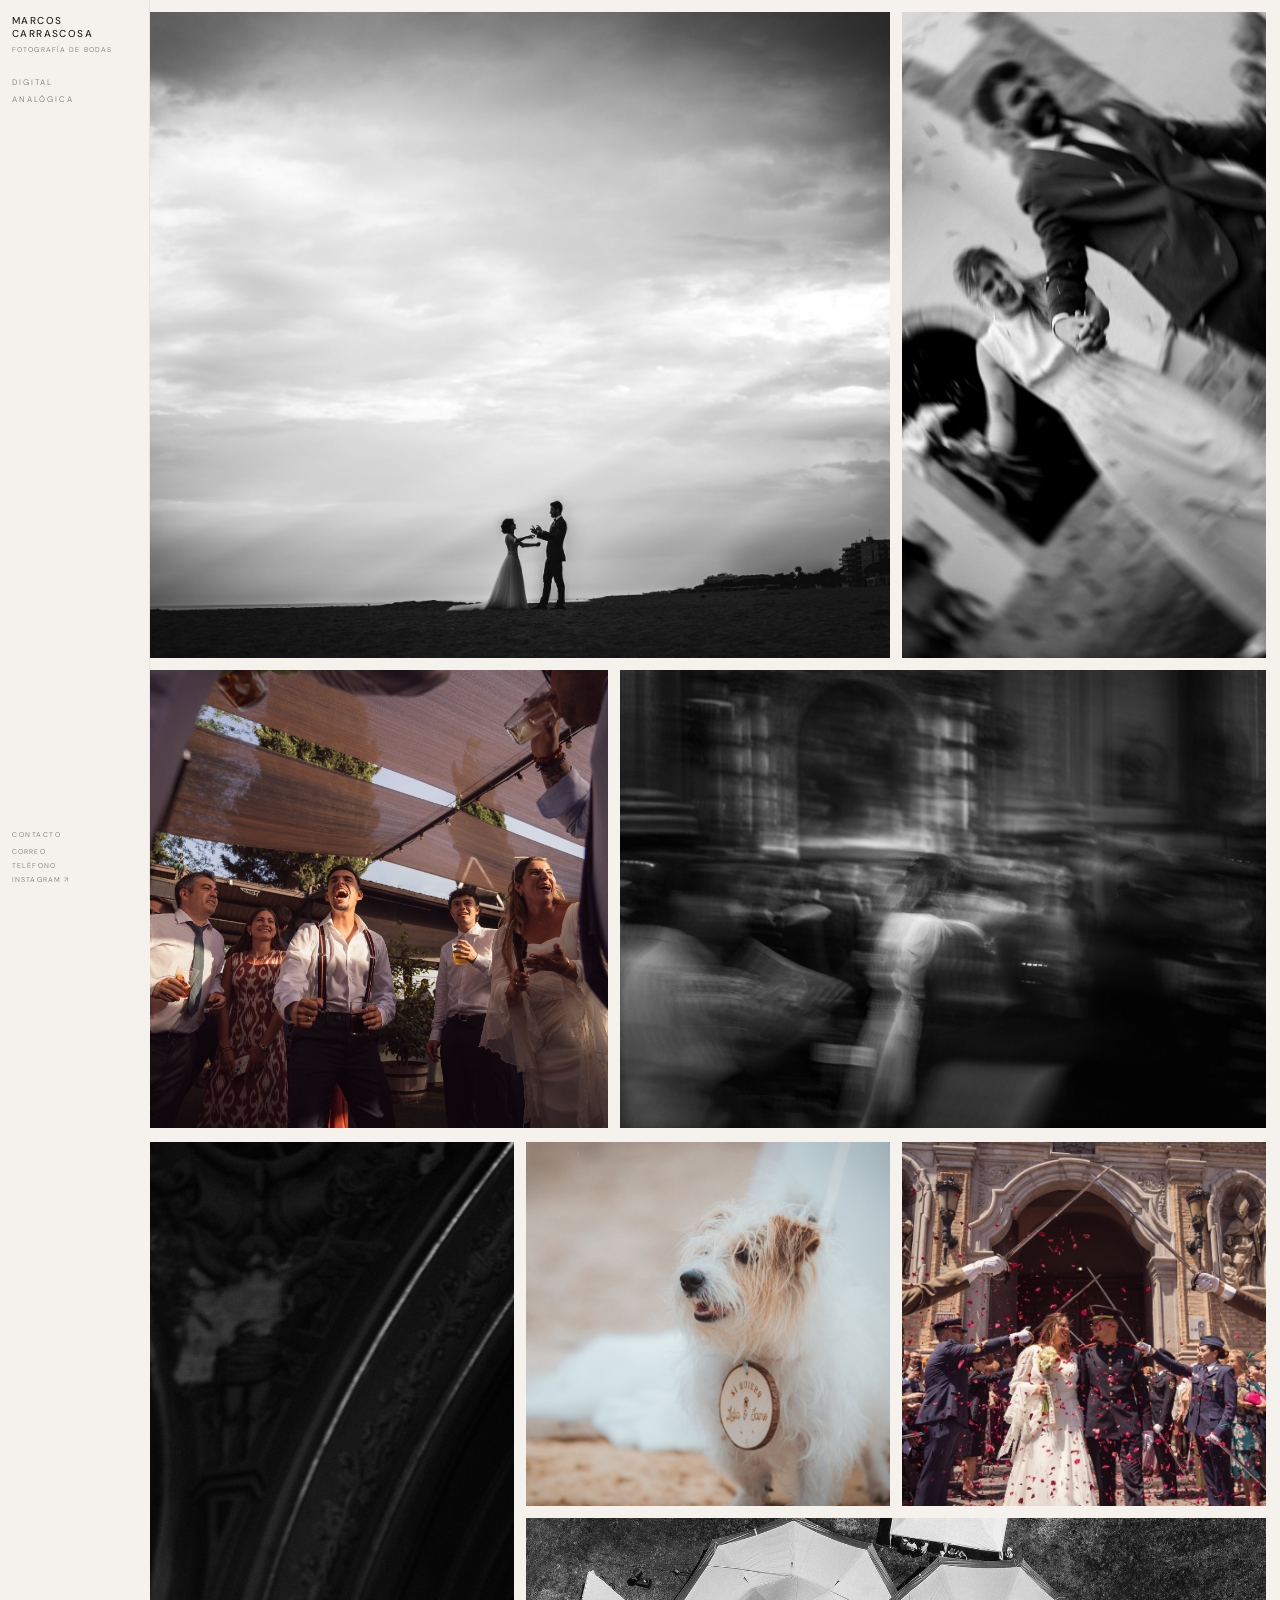
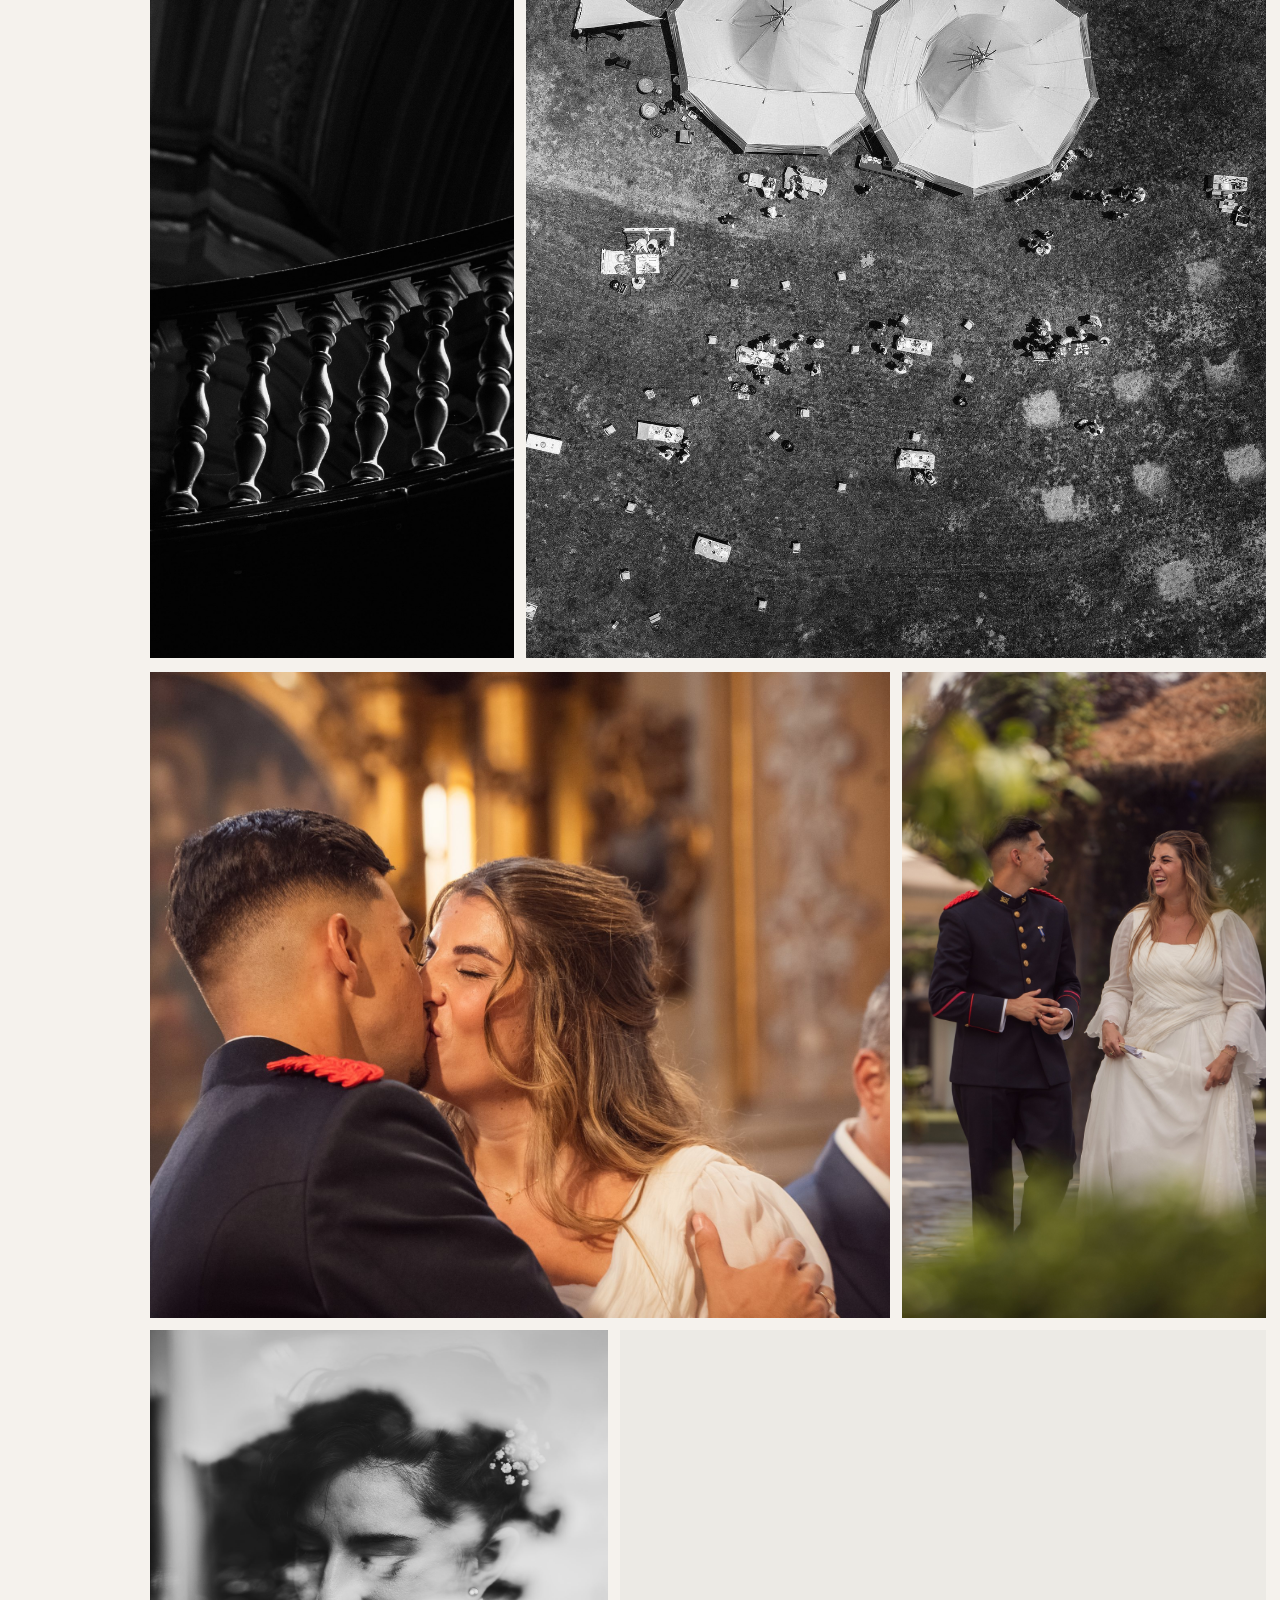
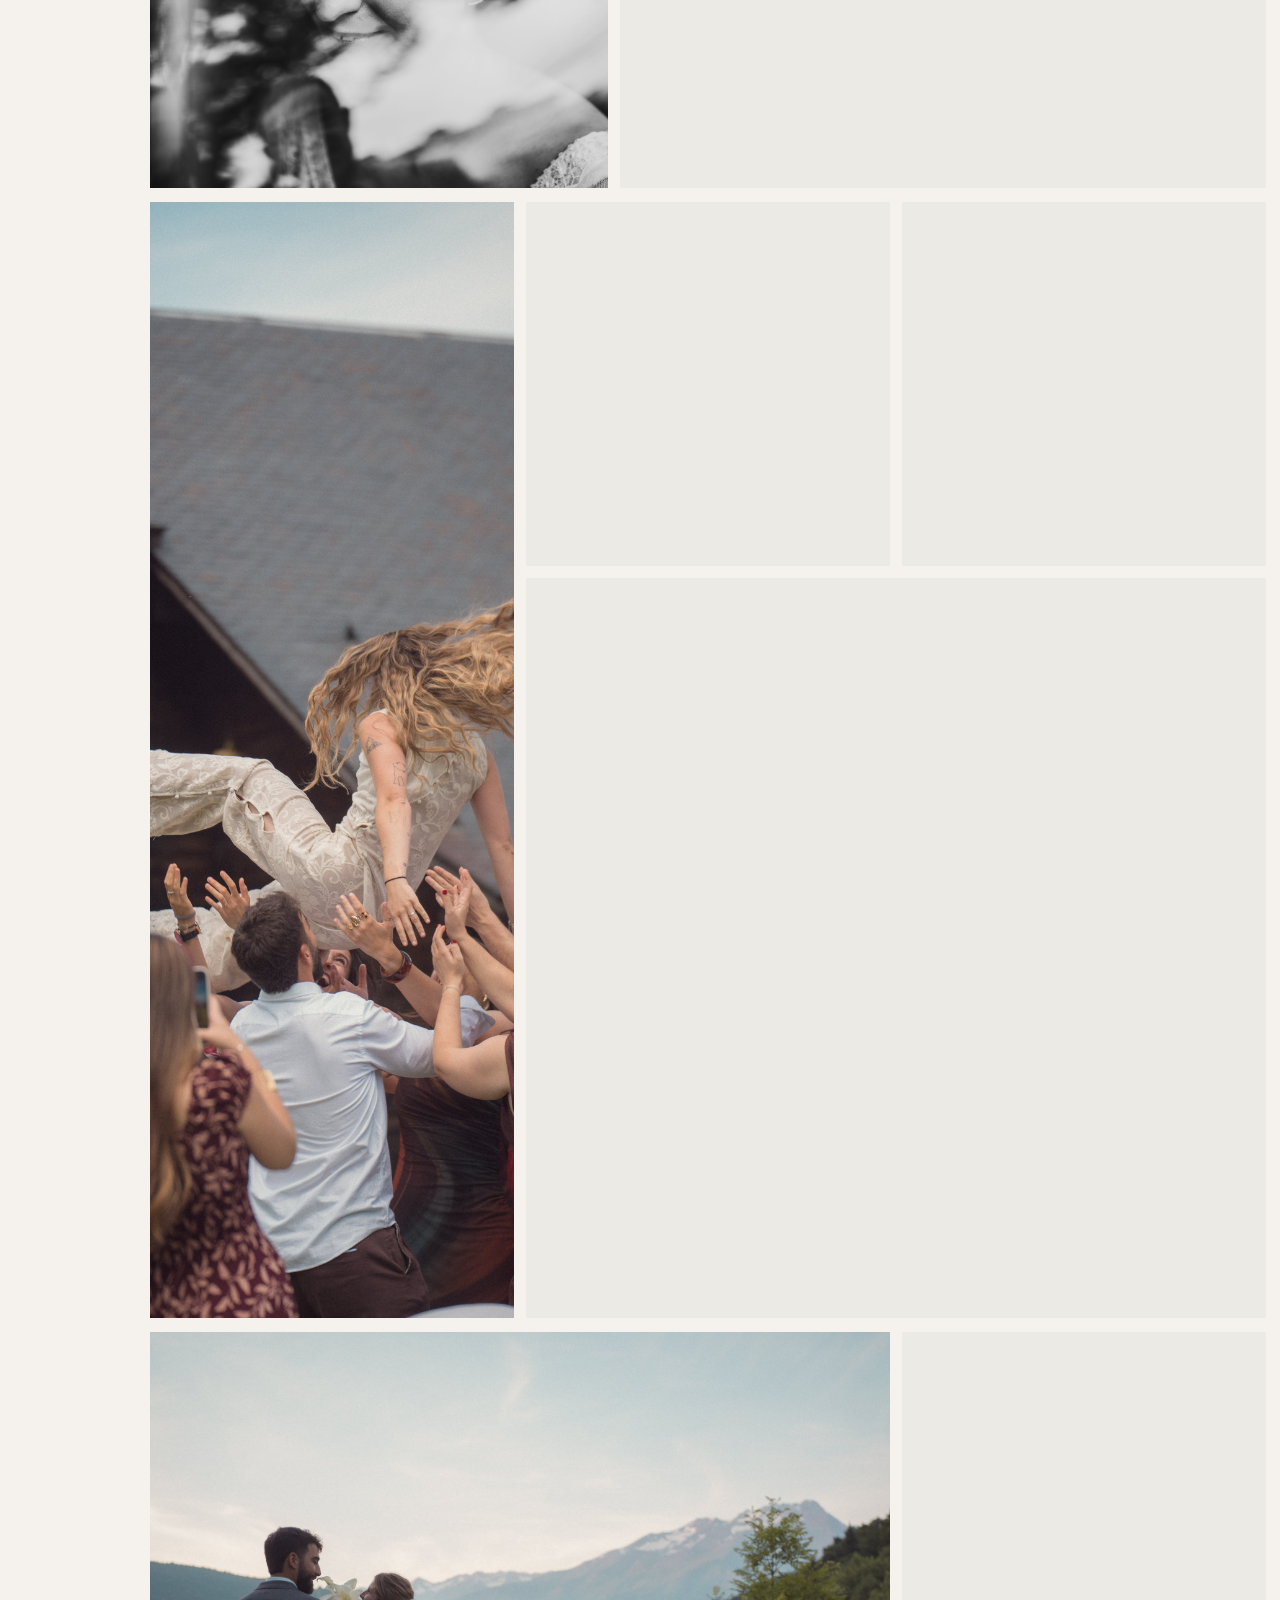
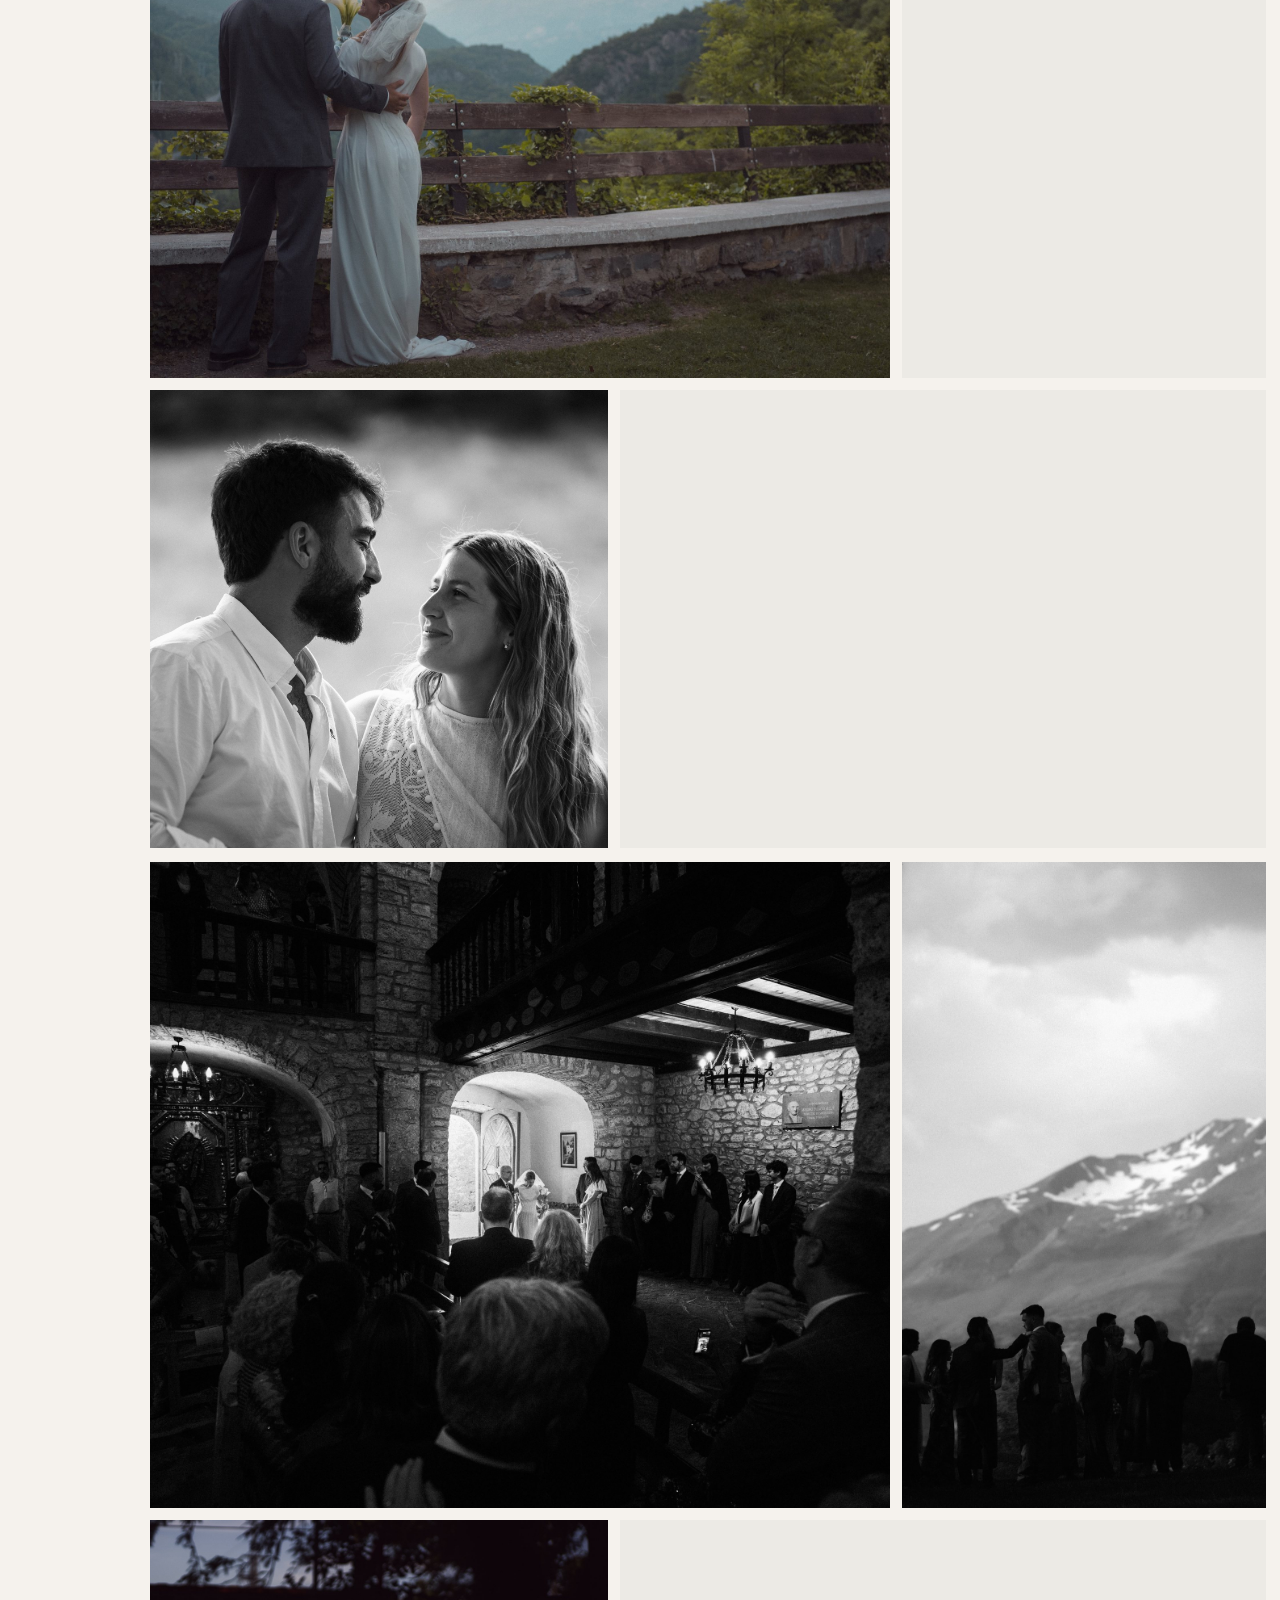
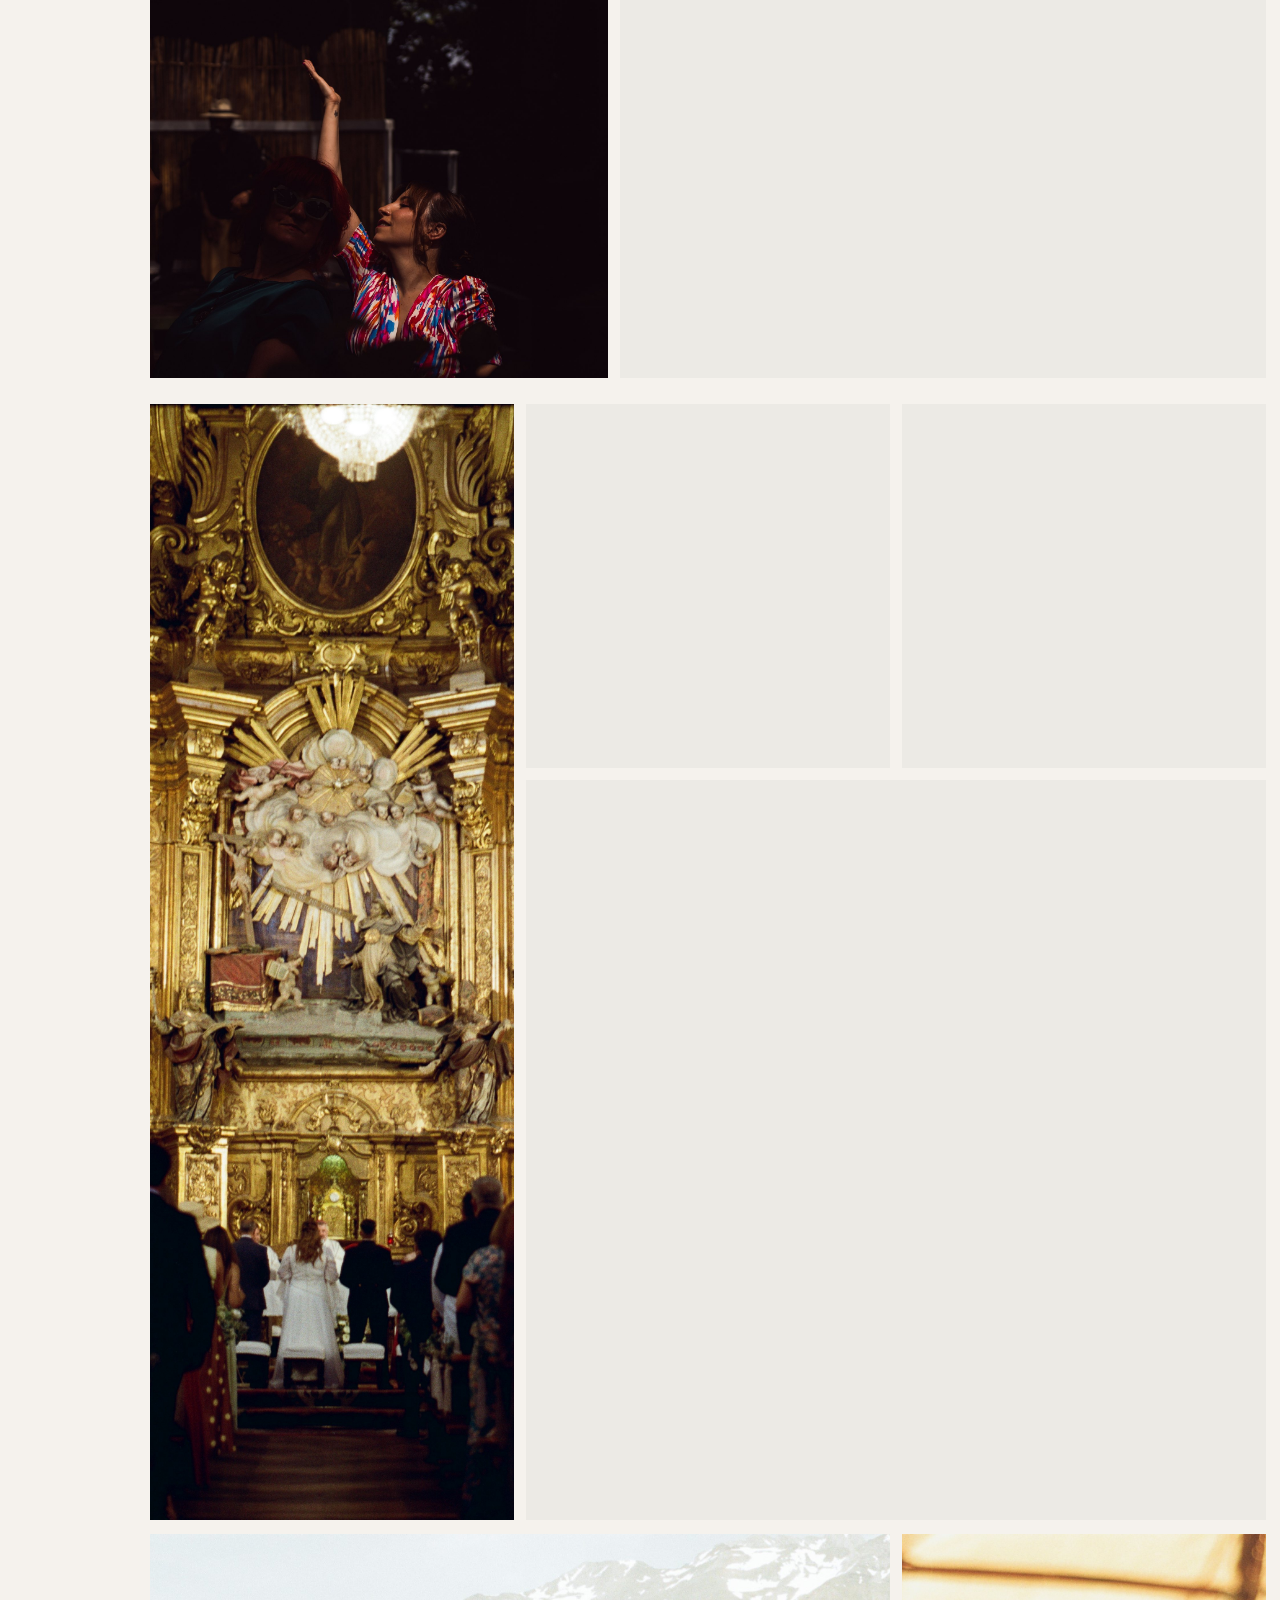
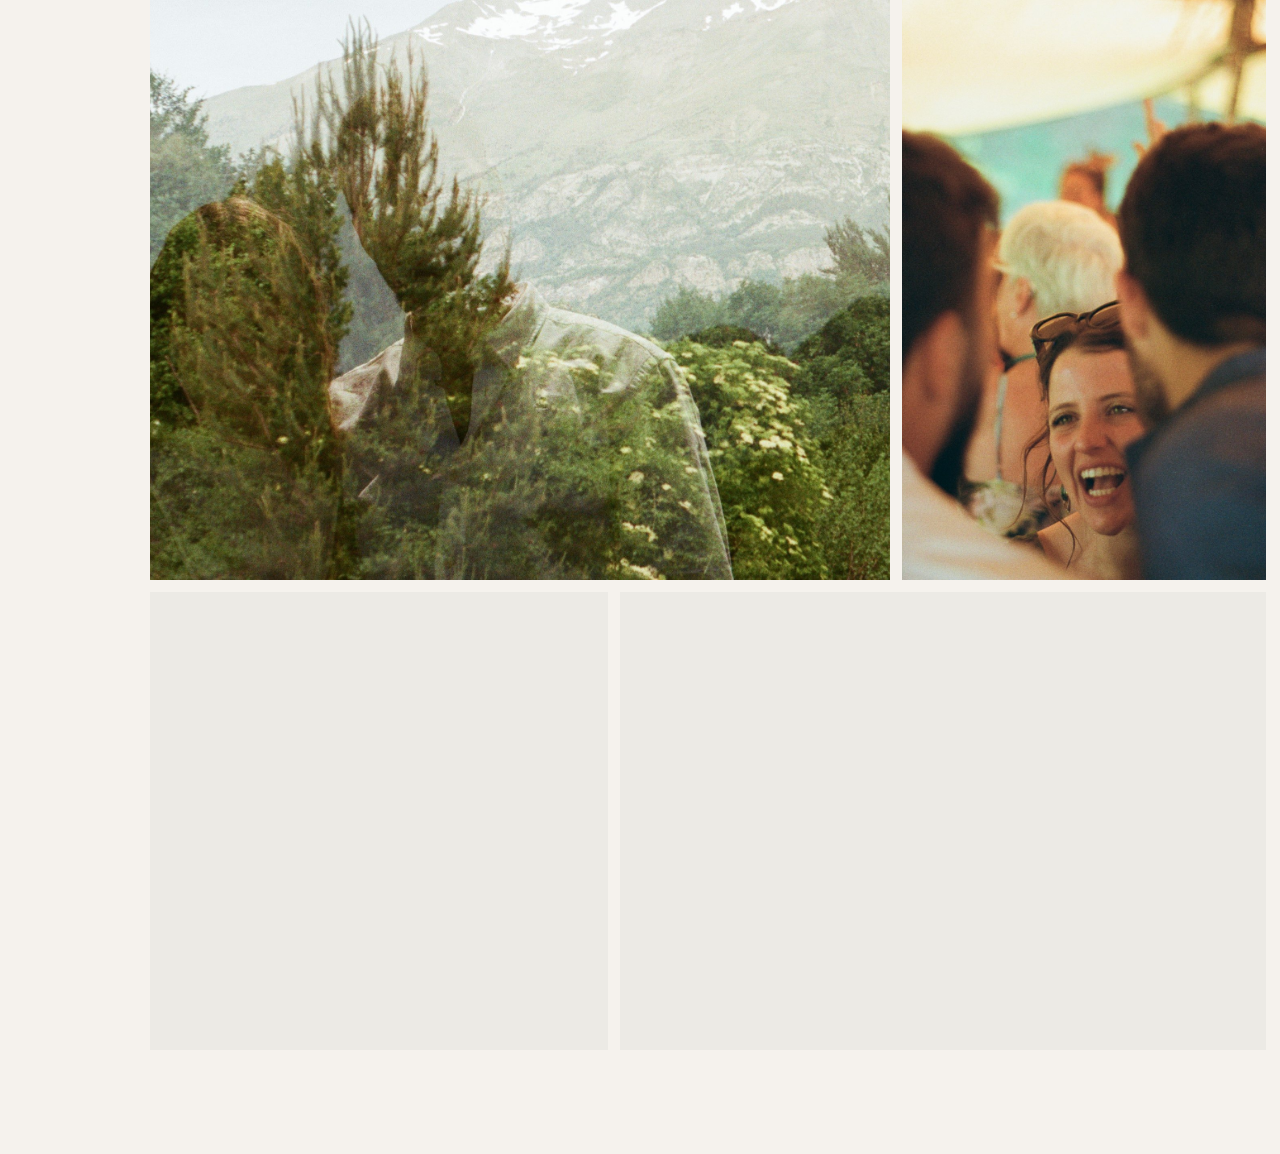
==== commit fed920dd: "Actualizar SEO al dominio carrascosamarcos.es" ====
--- a/index.html
+++ b/index.html
@@ -7,11 +7,11 @@
 <meta name="description" content="Fotografía de bodas en Zaragoza y España. Trabajo en digital y analógico con una mirada documental y editorial.">
 <meta name="author" content="Marcos Carrascosa">
 <meta name="robots" content="index, follow">
-<link rel="canonical" href="https://marcoscarrascosa.com/">
+<link rel="canonical" href="https://carrascosamarcos.es/">
 <meta property="og:type" content="website">
 <meta property="og:title" content="Marcos Carrascosa | Fotógrafo de bodas en Zaragoza">
 <meta property="og:description" content="Fotografía de bodas en Zaragoza y España. Digital y analógico.">
-<meta property="og:url" content="https://marcoscarrascosa.com/">
+<meta property="og:url" content="https://carrascosamarcos.es/">
 <meta property="og:site_name" content="Marcos Carrascosa">
 <meta name="twitter:card" content="summary_large_image">
 <meta name="twitter:title" content="Marcos Carrascosa | Fotógrafo de bodas en Zaragoza">
@@ -29,7 +29,7 @@
   "address":{"@type":"PostalAddress","addressLocality":"Zaragoza","addressCountry":"ES"},
   "areaServed":["Zaragoza","España"],
   "description":"Fotógrafo de bodas en Zaragoza. Trabajo en digital y analógico.",
-  "url":"https://marcoscarrascosa.com/",
+  "url":"https://carrascosamarcos.es/",
   "sameAs":["https://instagram.com/marcoscarrascosa"]
 }</script>
 </head>
--- a/styles.css
+++ b/styles.css
@@ -1,266 +1,41 @@
-*, *::before, *::after { box-sizing: border-box; margin: 0; padding: 0; }
+*,*::before,*::after{box-sizing:border-box;margin:0;padding:0}
+:root{--bg-digital:#f5f2ed;--bg-analogue:#efe9df;--text:#2a2825;--muted:#7a756e;--rail:150px;--page-gap:14px;--zone-gap:12px;--font-editorial:'Cormorant Garamond',Georgia,serif;--font-ui:'DM Sans',-apple-system,BlinkMacSystemFont,sans-serif}
+html{scroll-behavior:smooth}
+body{font-family:var(--font-ui);font-weight:300;color:var(--text);background:var(--bg-digital);-webkit-font-smoothing:antialiased;transition:background-color .8s ease;overflow-x:hidden}
+body.mode-analogue{background:var(--bg-analogue)}
+body.lightbox-open{overflow:hidden}
+a{color:inherit;text-decoration:none}
+.header{position:fixed;inset:0 auto 0 0;width:var(--rail);padding:15px 12px;z-index:100;pointer-events:none;border-right:1px solid rgba(42,40,37,.07);background:inherit}
+.header__rail{min-height:calc(100vh - 30px);display:flex;flex-direction:column;align-items:flex-start;gap:6px;pointer-events:auto}
+.header__name{font-size:10px;font-weight:500;line-height:1.25;letter-spacing:.14em;text-transform:uppercase}
+.header__subtitle{font-size:7px;line-height:1.2;letter-spacing:.16em;color:var(--muted);text-transform:uppercase}
+.header__nav{display:flex;flex-direction:column;gap:9px;margin-top:18px}
+.header__mode-link{font-size:8px;line-height:1;letter-spacing:.25em;color:var(--muted);text-transform:uppercase;transition:opacity .25s ease}
+.header__mode-link:hover{opacity:.45}
+.header__contact{margin-top:auto;padding-bottom:2px;display:flex;flex-direction:column;align-items:flex-start;gap:7px;font-style:normal}
+.header__contact-label{margin-bottom:3px;font-size:7px;line-height:1;letter-spacing:.22em;color:var(--muted);text-transform:uppercase}
+.header__contact a{font-size:7px;line-height:1;letter-spacing:.16em;color:var(--muted);text-transform:uppercase;transition:opacity .25s ease}
+.header__contact a:hover{opacity:.45}
+.gallery-mode{margin-left:var(--rail);padding:var(--zone-gap) var(--page-gap) 0 0}
+.gallery-mode--analogue{padding-top:var(--zone-gap);padding-bottom:90px}
+.gallery-zone{width:100%;margin:0 auto var(--page-gap)}
+.zone-grid{display:grid;grid-template-columns:repeat(12,minmax(0,1fr));grid-template-rows:repeat(12,minmax(40px,1fr));gap:var(--zone-gap);aspect-ratio:12/12}
+.zone__item{min-width:0;min-height:0;overflow:hidden;background:rgba(42,40,37,.04);position:relative;cursor:zoom-in}
+.zone__item img{display:block;width:100%;height:100%;object-fit:cover;object-position:center center;transform-origin:center center}
 
-:root {
-  --bg-digital: #f5f2ed;
-  --bg-analogue: #efe9df;
-  --text: #2a2825;
-  --text-muted: #7a756e;
-  --gap: 14px;
-  --rail: 150px;
-  --margin-right: 28px;
-  --font-editorial: 'Cormorant Garamond', Georgia, serif;
-  --font-ui: 'DM Sans', -apple-system, BlinkMacSystemFont, sans-serif;
-}
+/* Visor a pantalla completa */
+.lightbox{position:fixed;inset:0;z-index:1000;display:flex;align-items:center;justify-content:center;background:rgba(18,18,18,.96);opacity:0;visibility:hidden;pointer-events:none;transition:opacity .25s ease,visibility .25s ease}
+.lightbox.is-open{opacity:1;visibility:visible;pointer-events:auto}
+.lightbox__frame{width:100%;height:100%;display:flex;align-items:center;justify-content:center;padding:42px 76px}
+.lightbox__image{display:block;max-width:100%;max-height:100%;width:auto;height:auto;object-fit:contain;user-select:none;-webkit-user-drag:none}
+.lightbox__close,.lightbox__prev,.lightbox__next{position:absolute;border:0;background:none;color:#f5f2ed;cursor:pointer;z-index:2;font-family:Georgia,serif;font-weight:300;line-height:1}
+.lightbox__close{position:fixed;top:max(8px,env(safe-area-inset-top));right:max(8px,env(safe-area-inset-right));width:52px;height:52px;padding:0;display:flex;align-items:center;justify-content:center;-webkit-appearance:none;appearance:none;background:transparent!important;color:#f5f2ed!important;font-size:34px;font-family:Arial,sans-serif;font-weight:300;line-height:1;opacity:1;visibility:visible;z-index:2147483647;text-shadow:0 1px 4px rgba(0,0,0,.7)}
+.lightbox__prev,.lightbox__next{top:50%;transform:translateY(-50%);font-size:64px;padding:18px}
+.lightbox__prev{left:8px}
+.lightbox__next{right:8px}
+.lightbox__close:hover,.lightbox__prev:hover,.lightbox__next:hover{opacity:.55}
+.lightbox__counter{position:absolute;left:50%;bottom:16px;transform:translateX(-50%);font-size:8px;letter-spacing:.2em;color:rgba(245,242,237,.65);text-transform:uppercase;pointer-events:none}
 
-html { scroll-behavior: smooth; }
-
-body {
-  font-family: var(--font-ui);
-  font-weight: 300;
-  color: var(--text);
-  background: var(--bg-digital);
-  transition: background-color .9s ease;
-  -webkit-font-smoothing: antialiased;
-  overflow-x: hidden;
-}
-
-body.mode-analogue { background: var(--bg-analogue); }
-
-a { color: inherit; text-decoration: none; }
-
-img {
-  display: block;
-  width: 100%;
-  height: 100%;
-}
-
-/* COLUMNA DE INFORMACIÓN */
-.header {
-  position: fixed;
-  inset: 0 auto 0 0;
-  width: var(--rail);
-  z-index: 100;
-  padding: 15px 12px;
-  pointer-events: none;
-  border-right: 1px solid rgba(42,40,37,.07);
-  background: inherit;
-}
-
-.header__rail {
-  display: flex;
-  flex-direction: column;
-  align-items: flex-start;
-  min-height: calc(100vh - 30px);
-  gap: 6px;
-  pointer-events: auto;
-}
-
-.header__name {
-  font-size: 10px;
-  font-weight: 500;
-  line-height: 1.25;
-  letter-spacing: .14em;
-  text-transform: uppercase;
-}
-
-.header__subtitle {
-  font-size: 7px;
-  line-height: 1.2;
-  letter-spacing: .16em;
-  color: var(--text-muted);
-  text-transform: uppercase;
-}
-
-.header__nav {
-  display: flex;
-  flex-direction: column;
-  gap: 9px;
-  margin-top: 18px;
-}
-
-.header__mode-link {
-  font-size: 8px;
-  line-height: 1;
-  letter-spacing: .25em;
-  color: var(--text-muted);
-  text-transform: uppercase;
-  transition: opacity .25s ease;
-}
-
-.header__mode-link:hover { opacity: .45; }
-
-.header__contact {
-  margin-top: auto;
-  padding-bottom: 2px;
-  display: flex;
-  flex-direction: column;
-  align-items: flex-start;
-  gap: 7px;
-  font-style: normal;
-}
-
-.header__contact-label {
-  margin-bottom: 3px;
-  font-size: 7px;
-  line-height: 1;
-  letter-spacing: .22em;
-  color: var(--text-muted);
-  text-transform: uppercase;
-}
-
-.header__contact a {
-  font-size: 7px;
-  line-height: 1;
-  letter-spacing: .16em;
-  color: var(--text-muted);
-  text-transform: uppercase;
-  transition: opacity .25s ease;
-}
-
-.header__contact a:hover { opacity: .45; }
-
-/* GALERÍA */
-.gallery-section {
-  margin-left: var(--rail);
-  padding-right: var(--margin-right);
-}
-
-.gallery-section--digital { padding-top: 74px; }
-.gallery-section--analogue { padding-top: 82px; padding-bottom: 90px; }
-
-.gallery {
-  position: relative;
-  width: 100%;
-  max-width: 1800px;
-  margin: 0 auto;
-}
-
-/* No se enseña ninguna fotografía hasta que la composición está construida. */
-.js-ready .gallery {
-  visibility: hidden;
-  opacity: 0;
-}
-
-.js-ready.gallery-ready .gallery {
-  visibility: visible;
-  opacity: 1;
-  transition: opacity .35s ease;
-}
-
-/* Cada bloque es una retícula cerrada: nunca puede quedar un hueco lateral. */
-.gallery__block {
-  width: 100%;
-  display: grid;
-  gap: var(--gap);
-}
-
-.gallery__block + .gallery__block {
-  margin-top: var(--gap);
-}
-
-.gallery__block--desktop {
-  grid-template-columns: repeat(3, minmax(0, 1fr));
-}
-
-.gallery__block--mobile {
-  grid-template-columns: repeat(2, minmax(0, 1fr));
-  grid-auto-rows: minmax(34vw, 46vw);
-}
-
-.gallery__item {
-  position: relative;
-  min-width: 0;
-  min-height: 0;
-  margin: 0;
-  overflow: hidden;
-}
-
-.gallery__item img {
-  width: 100%;
-  height: 100%;
-  object-fit: cover;
-  object-position: center center;
-  background: rgba(42,40,37,.03);
-}
-
-.js-ready .gallery__item img {
-  opacity: 0;
-  transform: translateY(8px);
-  transition: opacity .55s ease, transform .55s ease;
-}
-
-.js-ready.gallery-ready .gallery__item.revealed img {
-  opacity: 1;
-  transform: none;
-}
-
-/* El CSS Grid ocupa toda la retícula; la geometría no depende de la carga de
-   cada imagen y no existe ningún posicionamiento absoluto. */
-.gallery__block--desktop {
-  grid-auto-flow: dense;
-}
-
-@media (max-width: 900px) {
-  :root {
-    --rail: 118px;
-    --margin-right: 22px;
-    --gap: 12px;
-  }
-}
-
-@media (max-width: 640px) {
-  :root {
-    --rail: 92px;
-    --margin-right: 14px;
-    --gap: 10px;
-  }
-
-  .header {
-    width: var(--rail);
-    height: 100vh;
-    right: auto;
-    padding: 13px 8px;
-  }
-
-  .header__rail {
-    min-height: calc(100vh - 26px);
-    gap: 3px;
-  }
-
-  .header__nav {
-    margin-top: 9px;
-    gap: 7px;
-  }
-
-  .gallery-section {
-    margin-left: var(--rail);
-    padding-left: 0;
-    padding-right: 14px;
-  }
-
-  .gallery-section--digital { padding-top: 76px; }
-  .gallery-section--analogue {
-    padding-top: 66px;
-    padding-bottom: 70px;
-  }
-
-  .gallery__block + .gallery__block {
-    margin-top: var(--gap);
-  }
-}
-
-@media (prefers-reduced-motion: reduce) {
-  html { scroll-behavior: auto; }
-
-  .js-ready .gallery__item img {
-    opacity: 1;
-    transform: none;
-    transition: none;
-  }
-
-  .js-ready.gallery-ready .gallery {
-    transition: none;
-  }
-
-  body { transition: none; }
-}
+@media(max-width:900px){:root{--rail:118px;--page-gap:12px;--zone-gap:10px}.zone-grid{grid-template-rows:repeat(12,minmax(34px,1fr))}.lightbox__frame{padding:32px 54px}}
+@media(max-width:640px){:root{--rail:92px;--page-gap:10px;--zone-gap:8px}.header{padding:13px 8px}.header__rail{min-height:calc(100vh - 26px)}.header__nav{margin-top:9px;gap:7px}.gallery-mode{margin-left:var(--rail);padding:var(--zone-gap) 10px 0 0}.gallery-mode--analogue{padding-top:var(--zone-gap);padding-bottom:60px}.zone-grid{grid-template-rows:repeat(12,minmax(28px,1fr))}.lightbox__frame{padding:24px 20px}.lightbox__prev,.lightbox__next{font-size:48px;padding:14px 8px}.lightbox__prev{left:0}.lightbox__next{right:0}.lightbox__close{top:10px;right:10px;font-size:30px}}
+@media(prefers-reduced-motion:reduce){html{scroll-behavior:auto}body{transition:none}.lightbox{transition:none}}
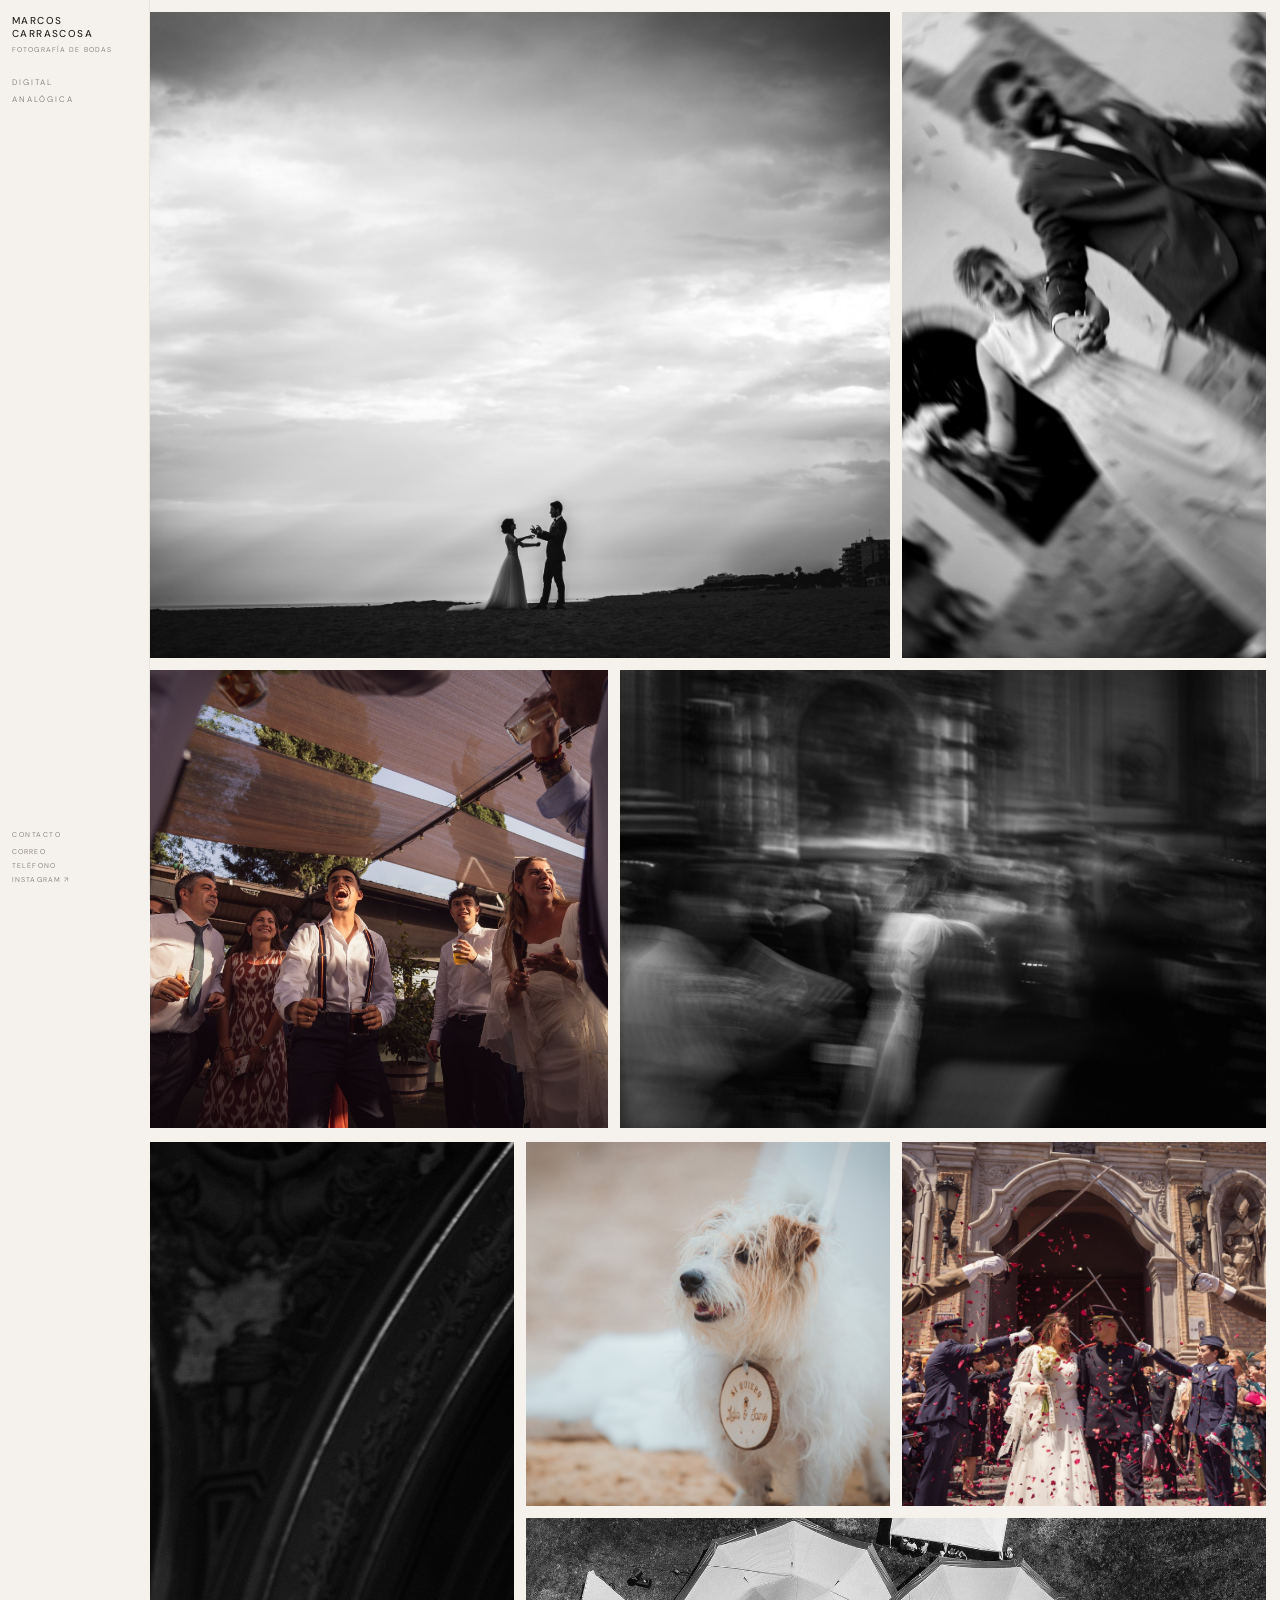
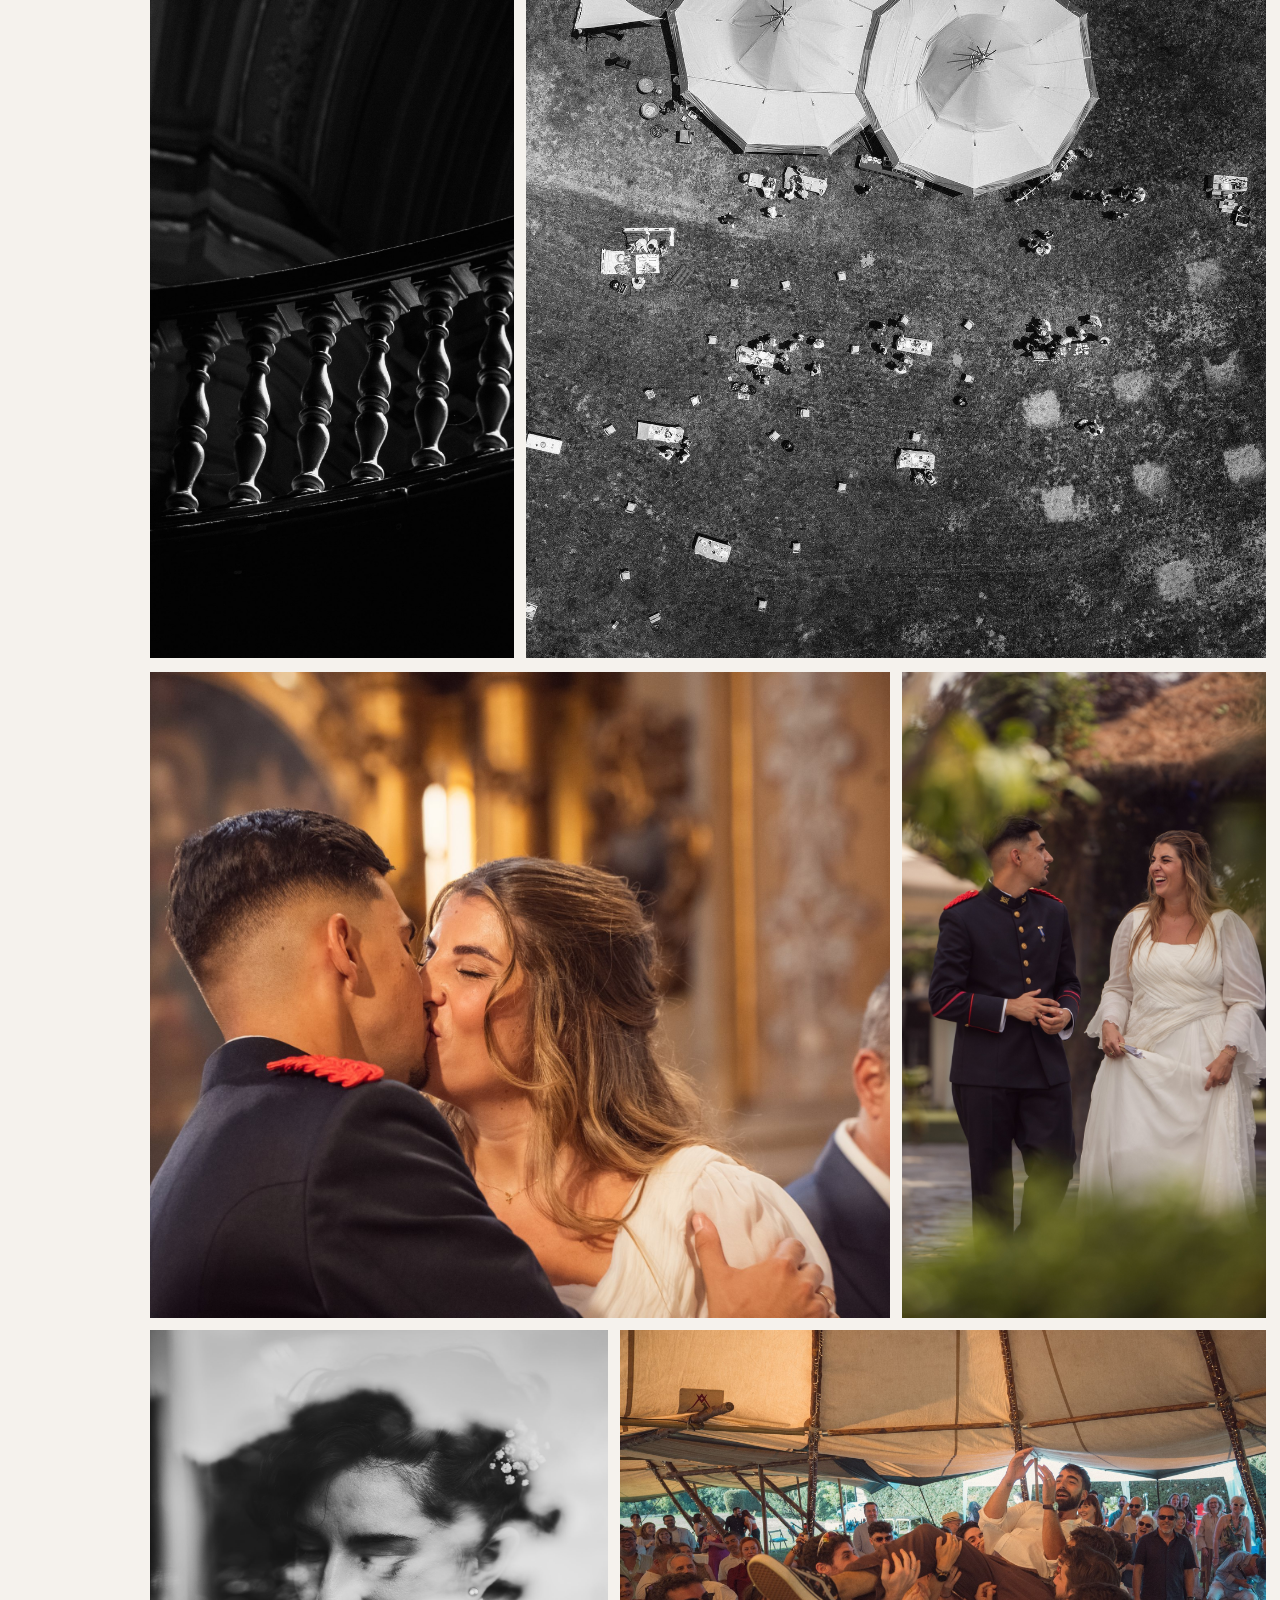
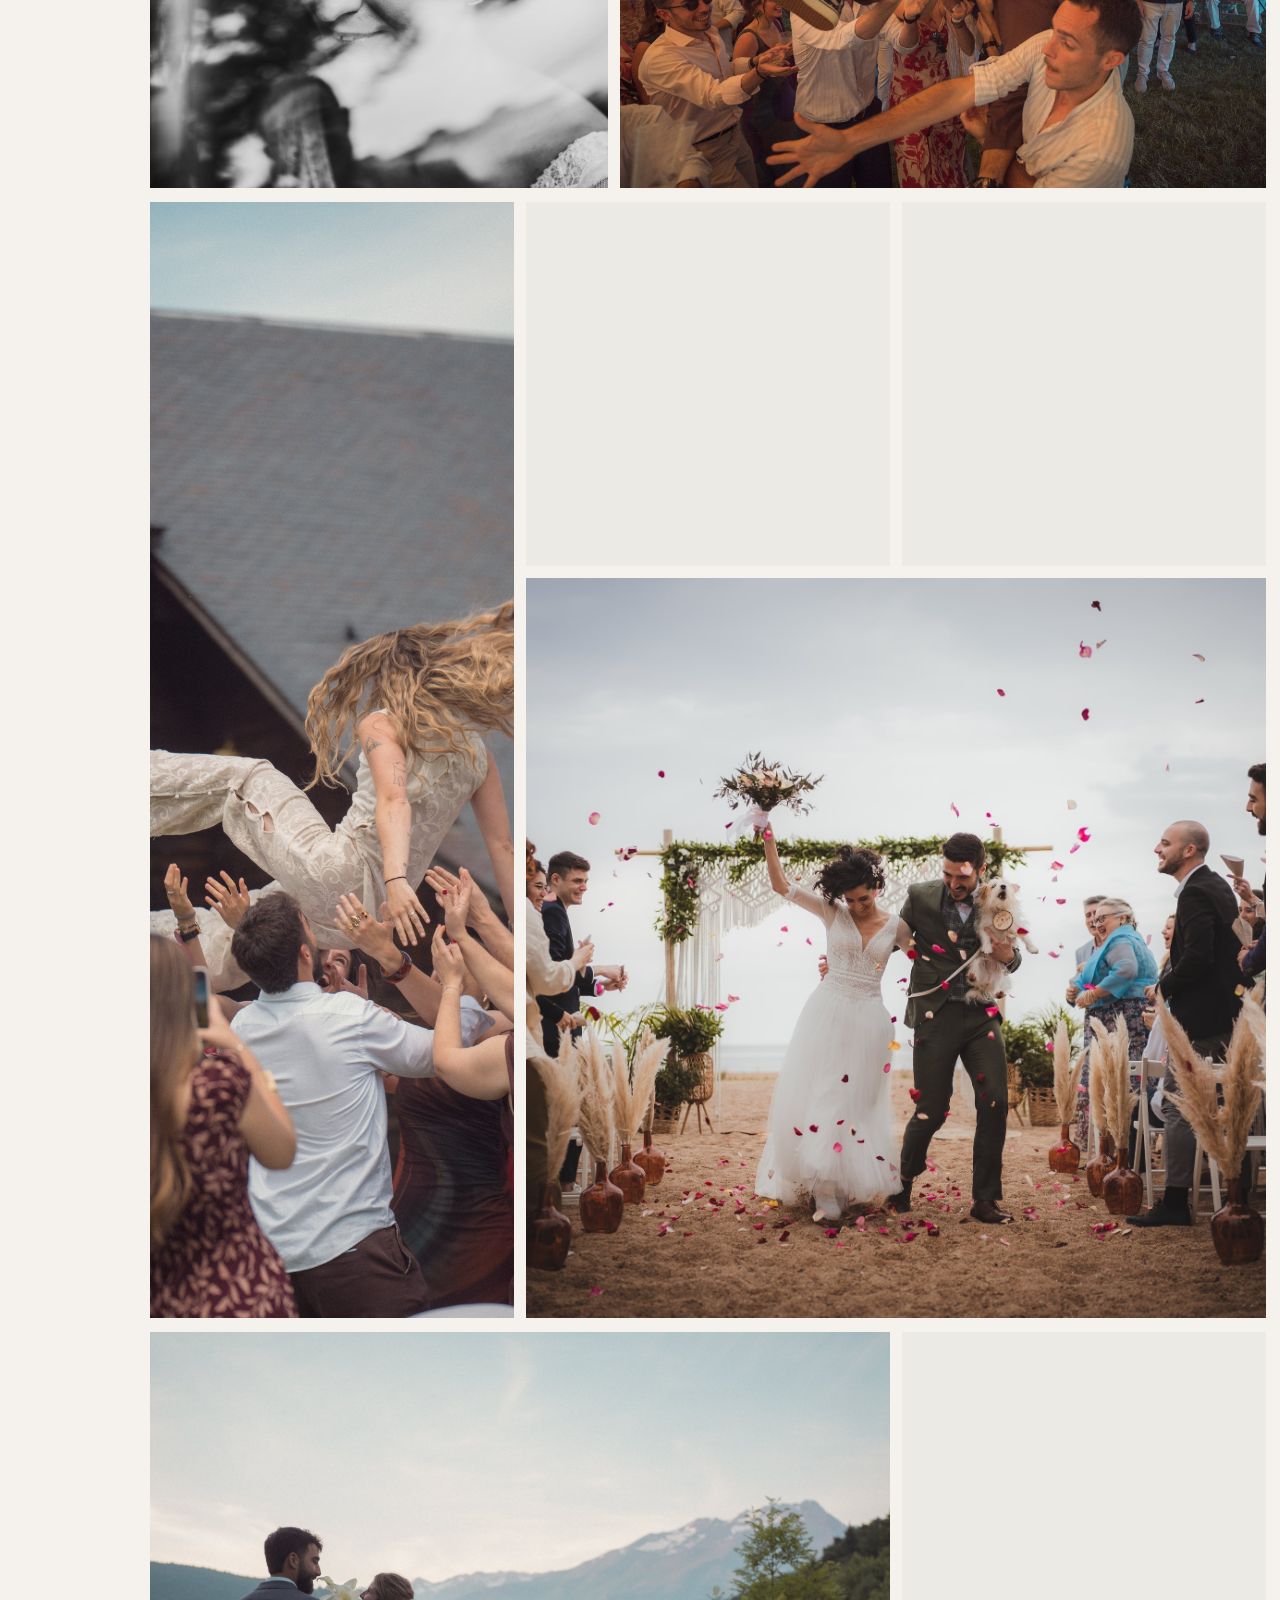
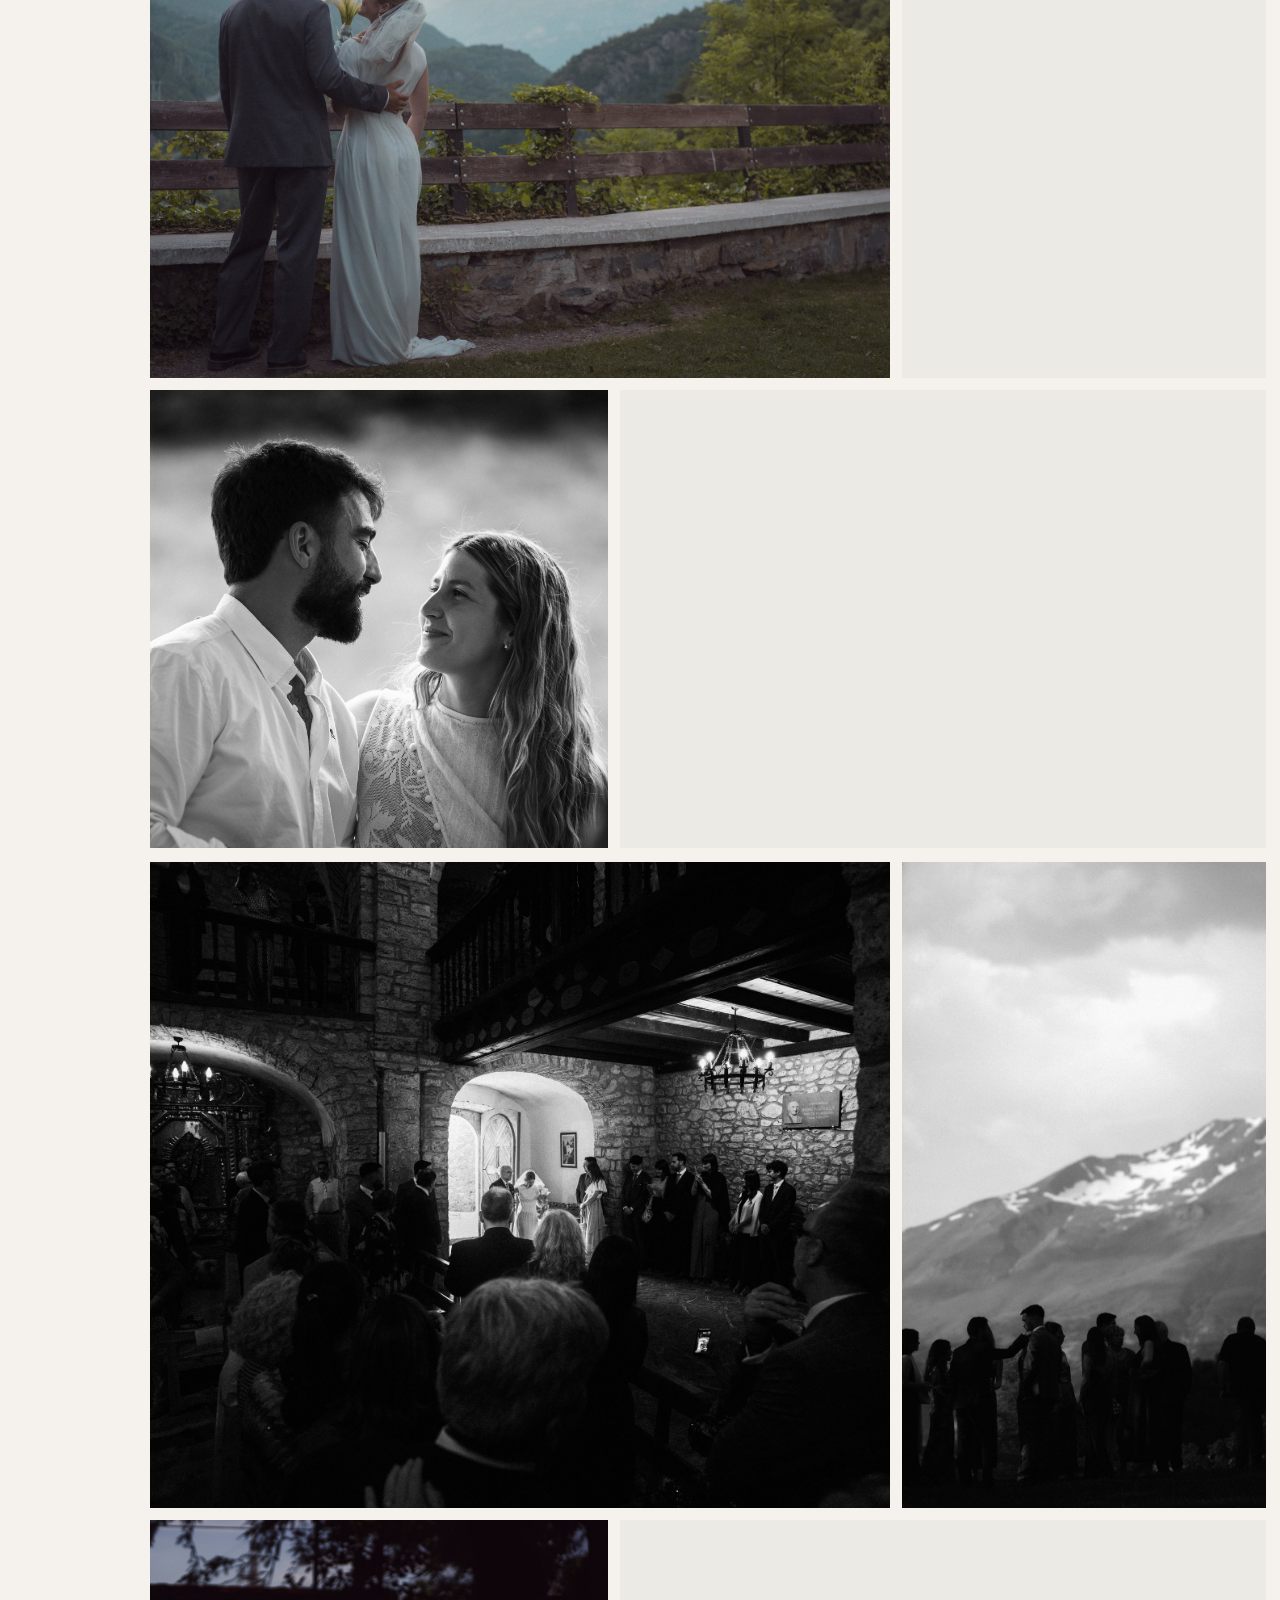
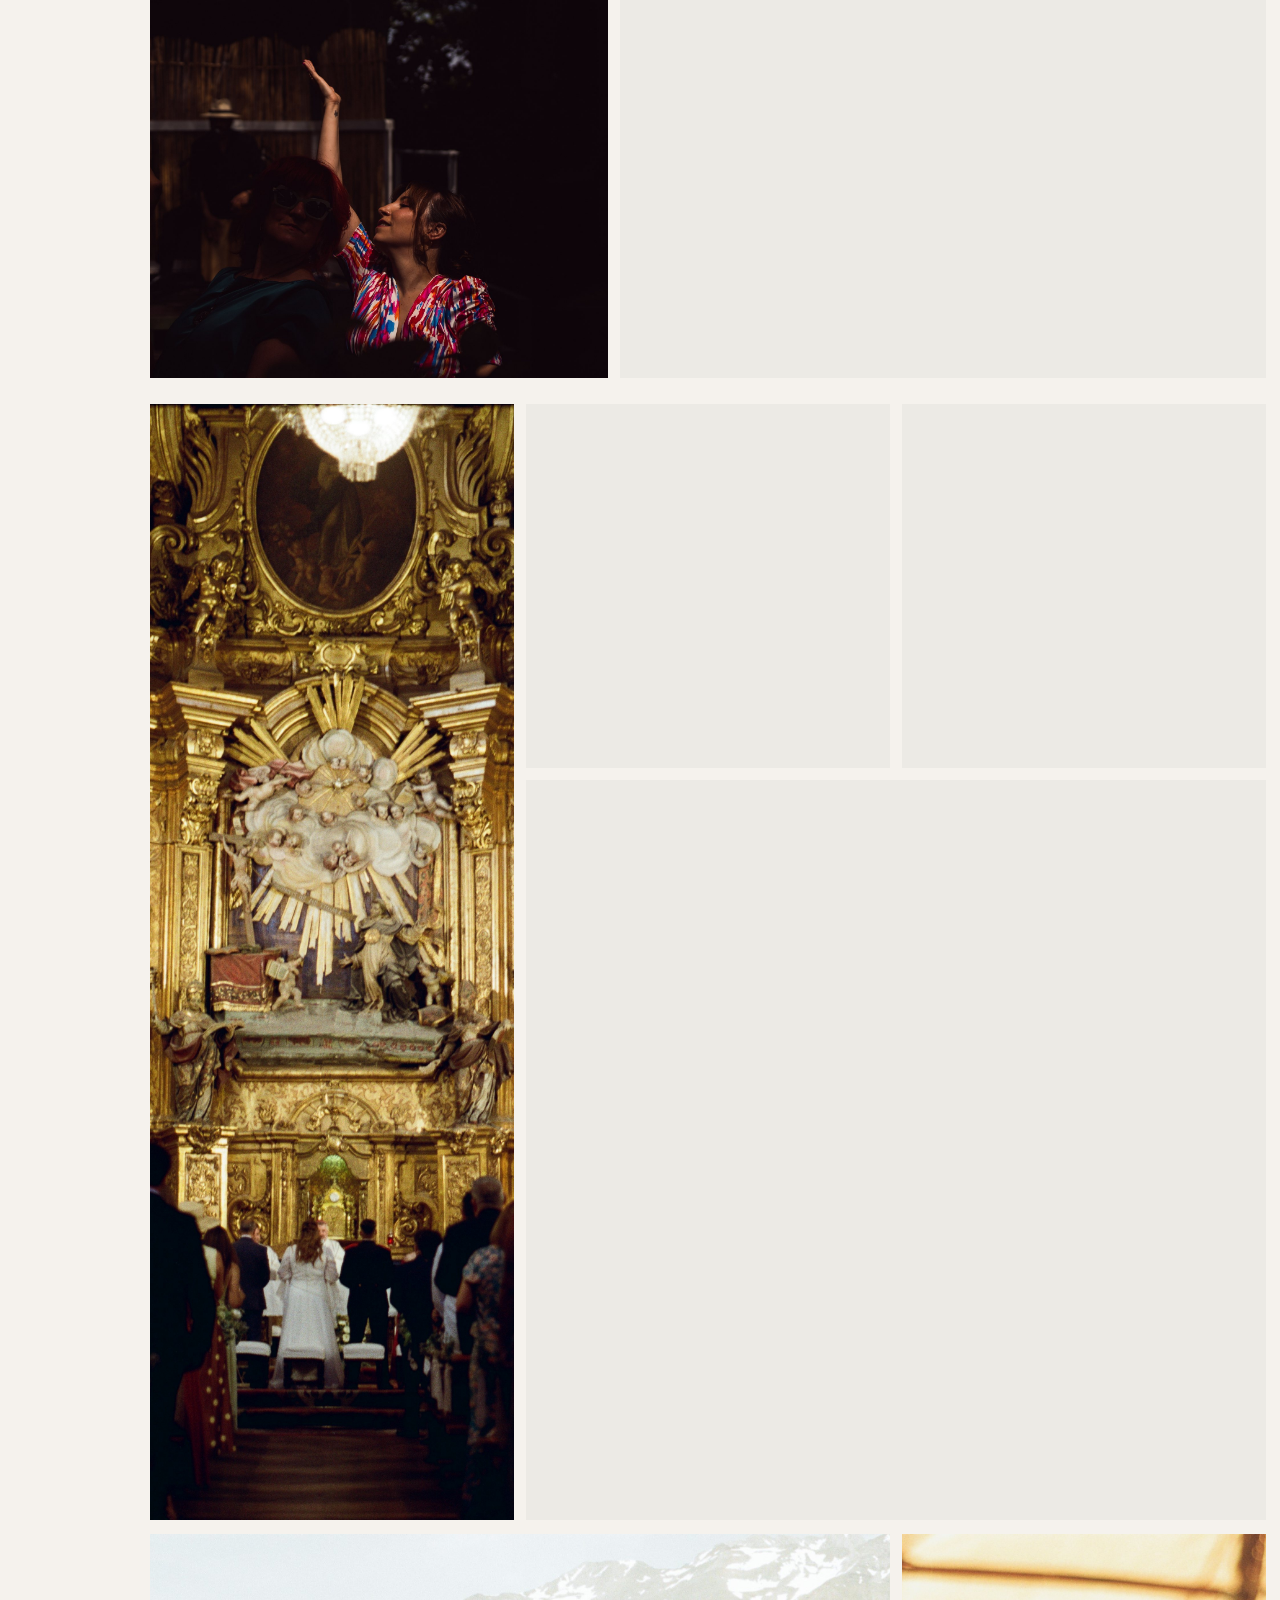
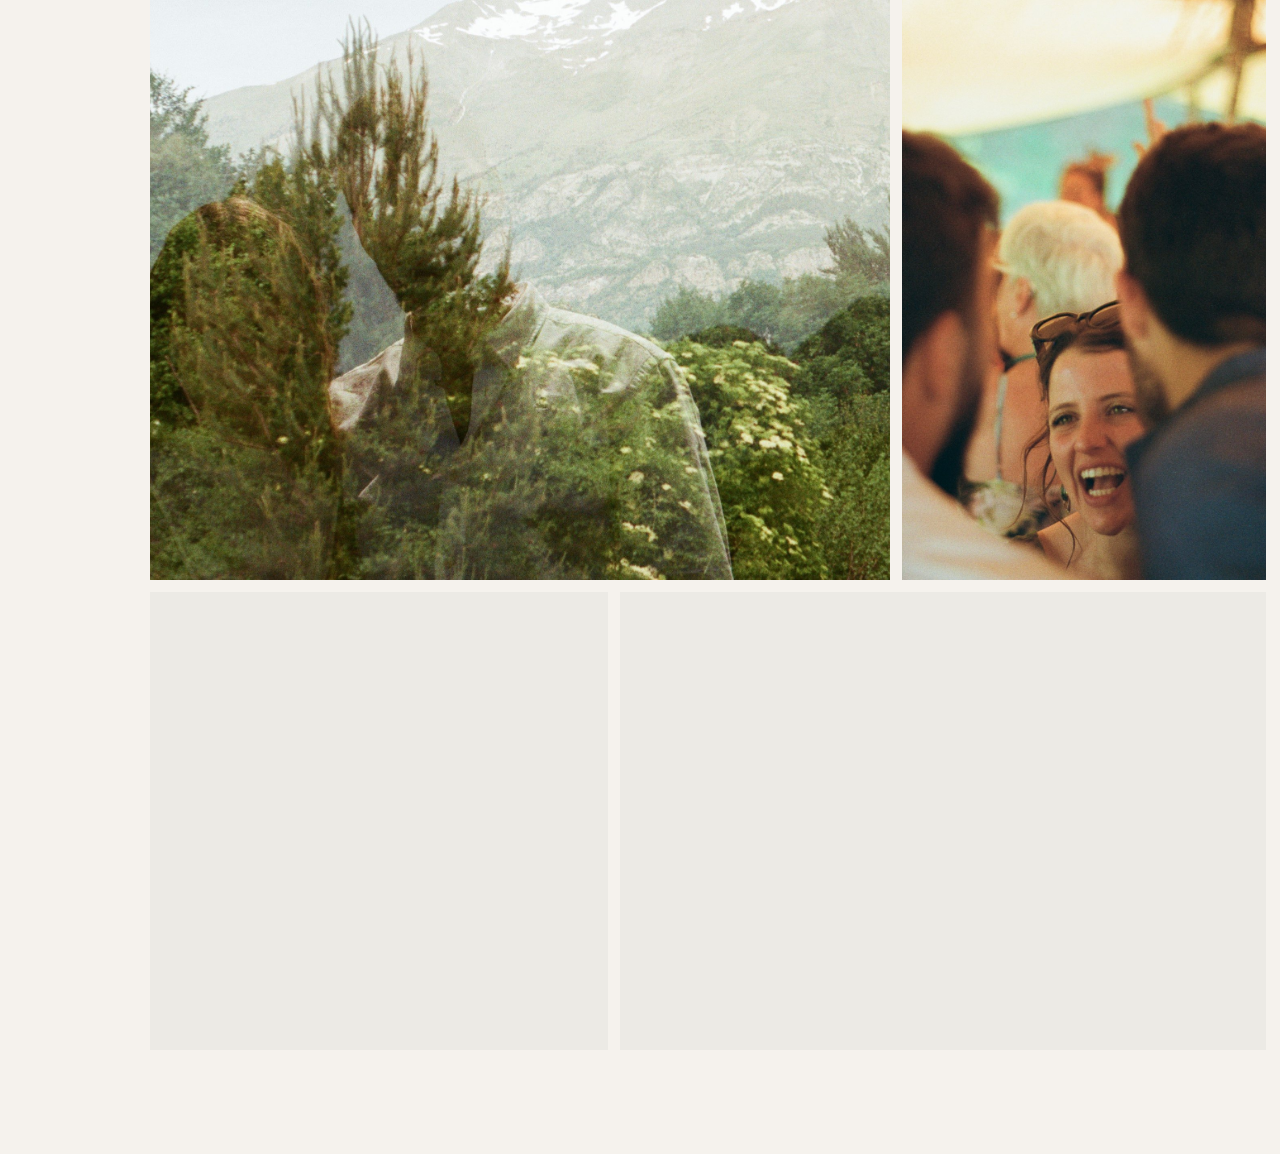
==== commit a45bee52: "Cambiar instagram" ====
--- a/index.html
+++ b/index.html
@@ -30,7 +30,7 @@
   "areaServed":["Zaragoza","España"],
   "description":"Fotógrafo de bodas en Zaragoza. Trabajo en digital y analógico.",
   "url":"https://carrascosamarcos.es/",
-  "sameAs":["https://instagram.com/marcoscarrascosa"]
+  "sameAs":["https://instagram.com/mcarrascosajimenez"]
 }</script>
 </head>
 <body>
@@ -46,7 +46,7 @@
       <span class="header__contact-label">CONTACTO</span>
       <a href="mailto:marcoscarrascosa.arq@gmail.com">CORREO</a>
       <a href="tel:+34699828171">TELÉFONO</a>
-      <a href="https://instagram.com/marcoscarrascosa" target="_blank" rel="noopener">INSTAGRAM ↗</a>
+      <a href="https://instagram.com/mcarrascosajimenez" target="_blank" rel="noopener">INSTAGRAM ↗</a>
     </address>
   </div>
 </header>
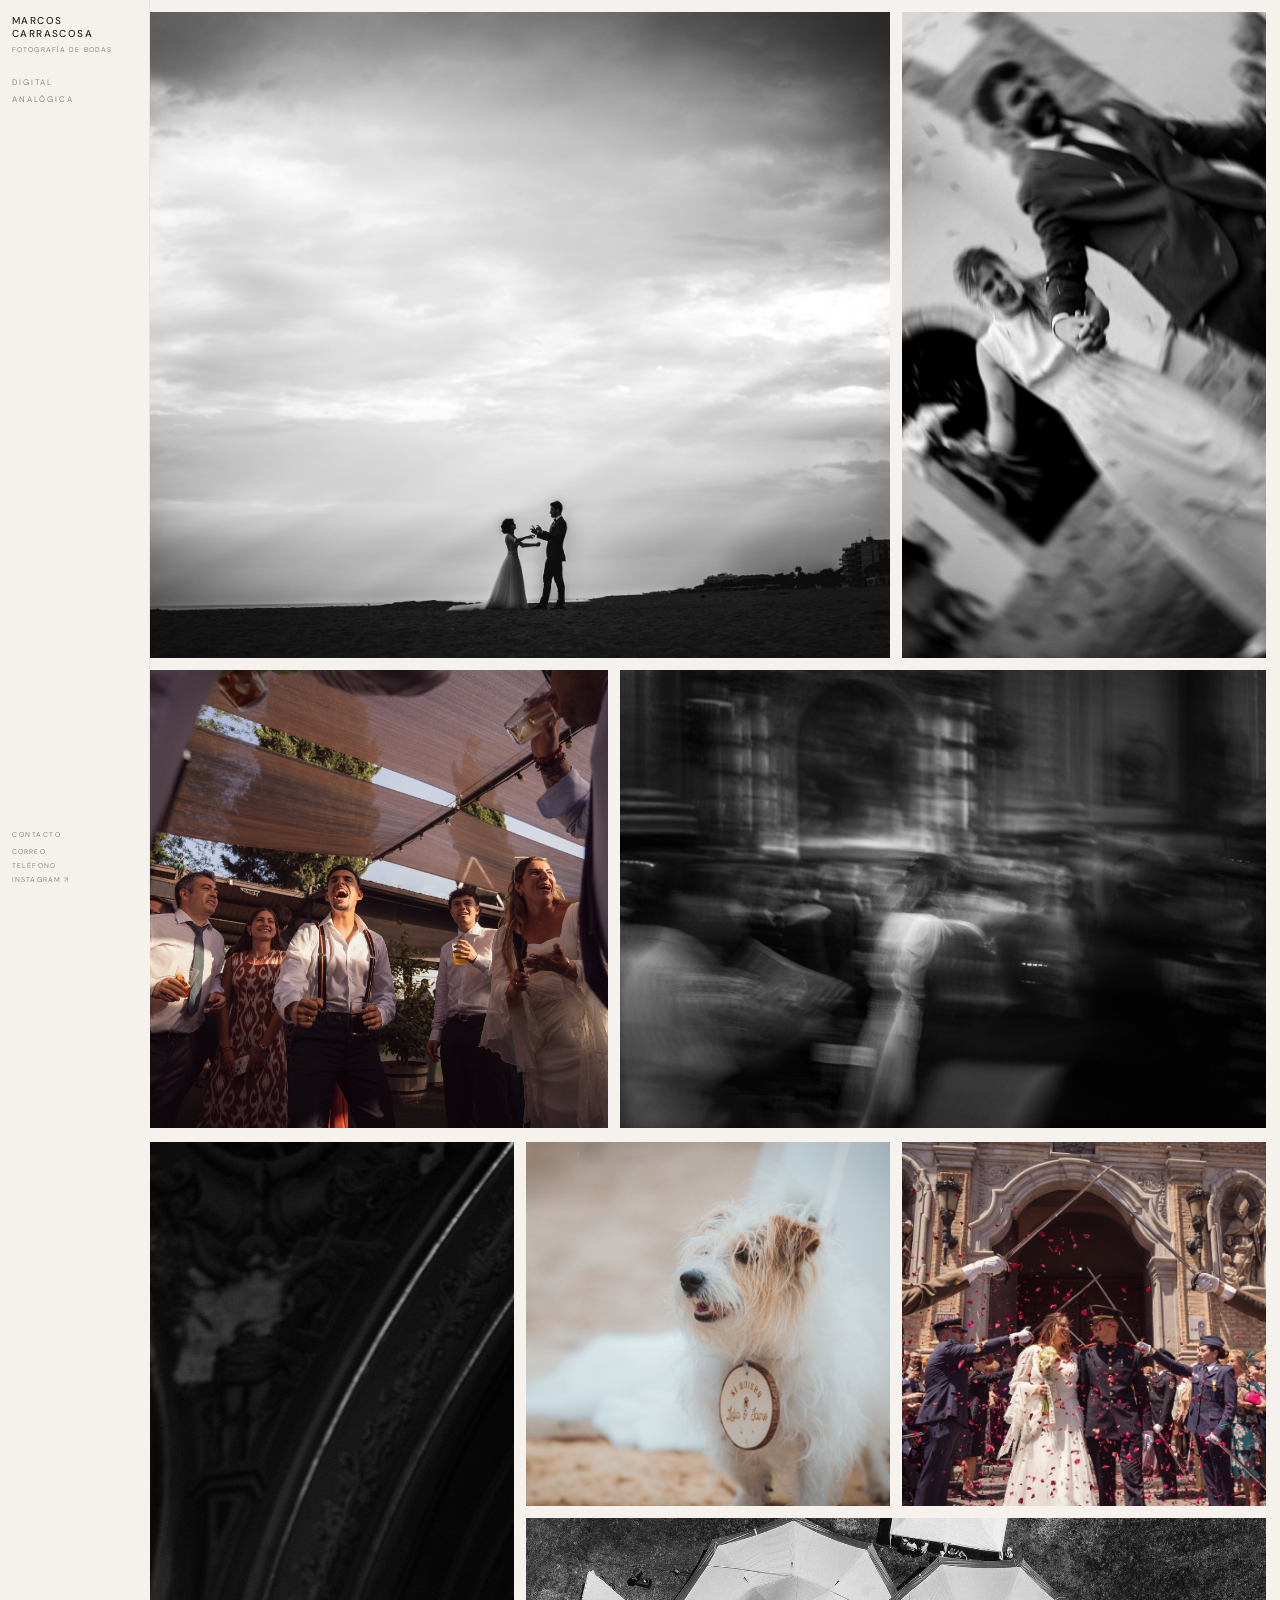
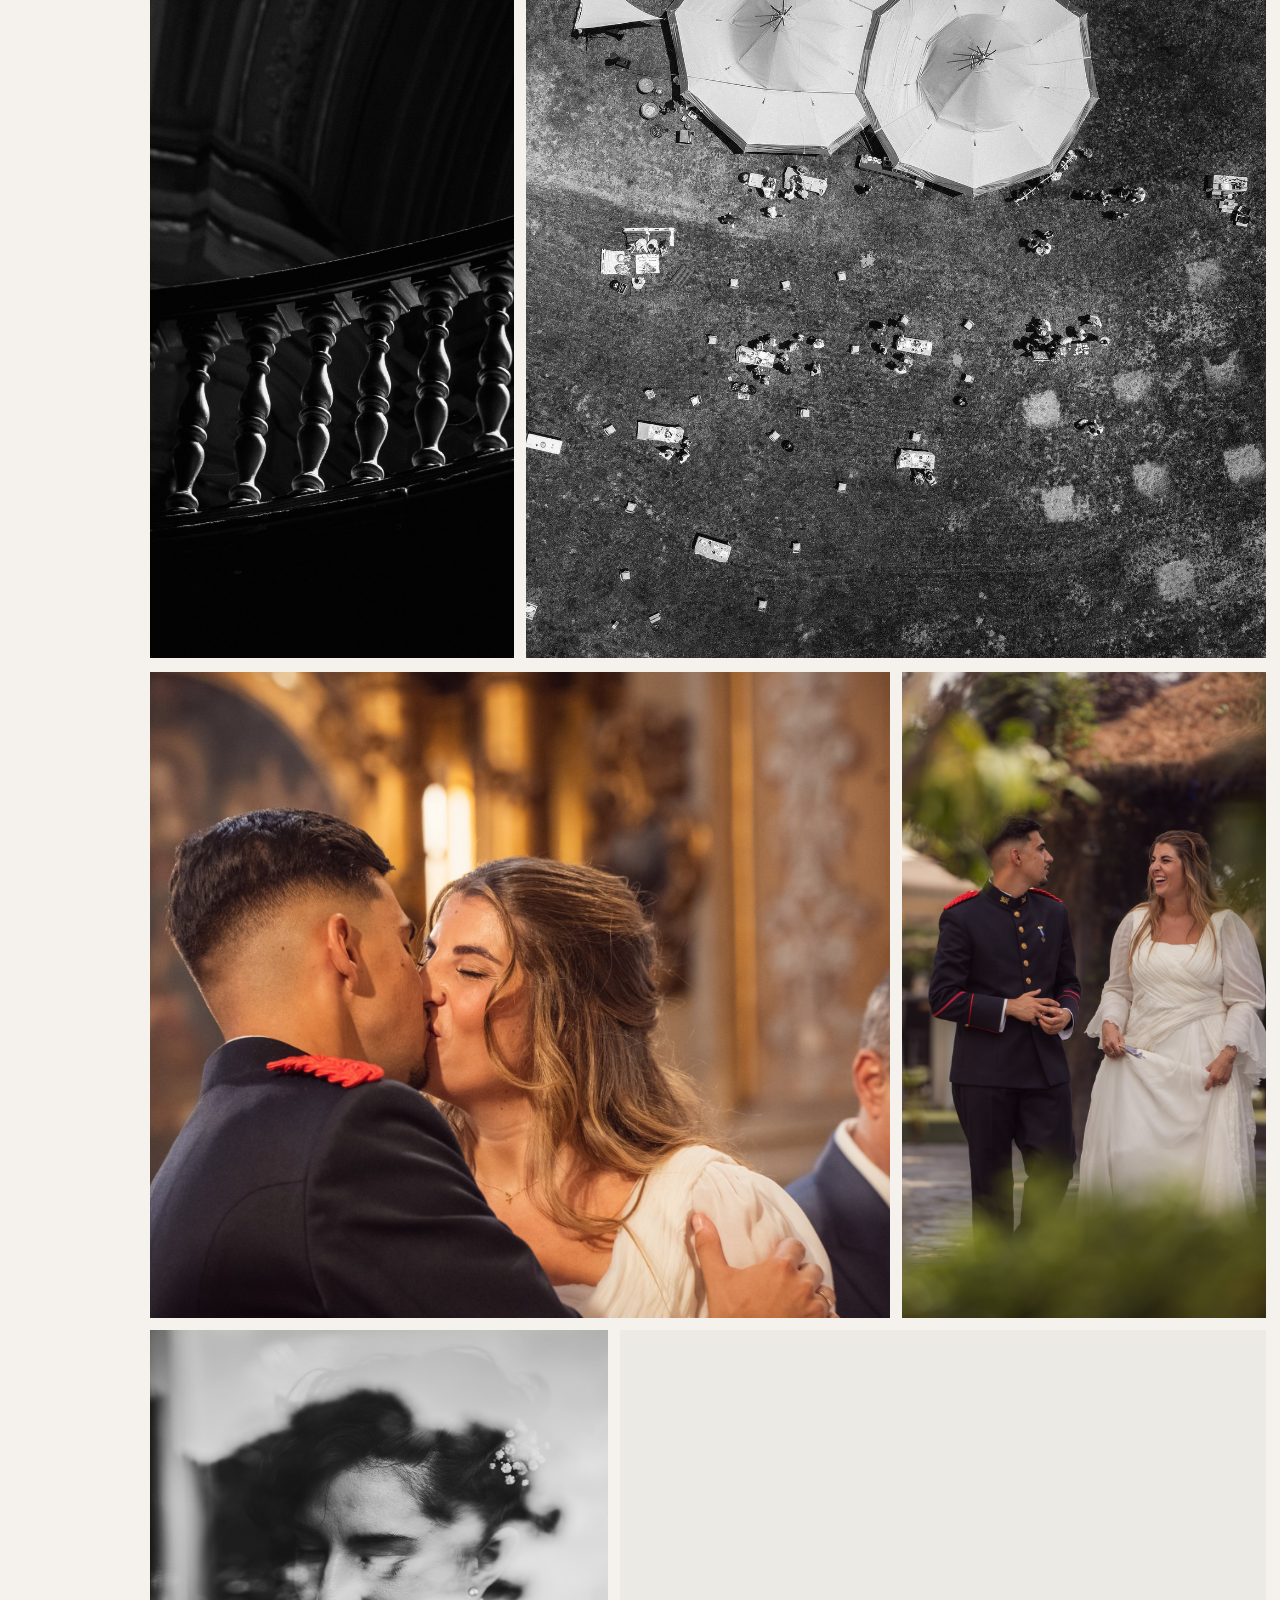
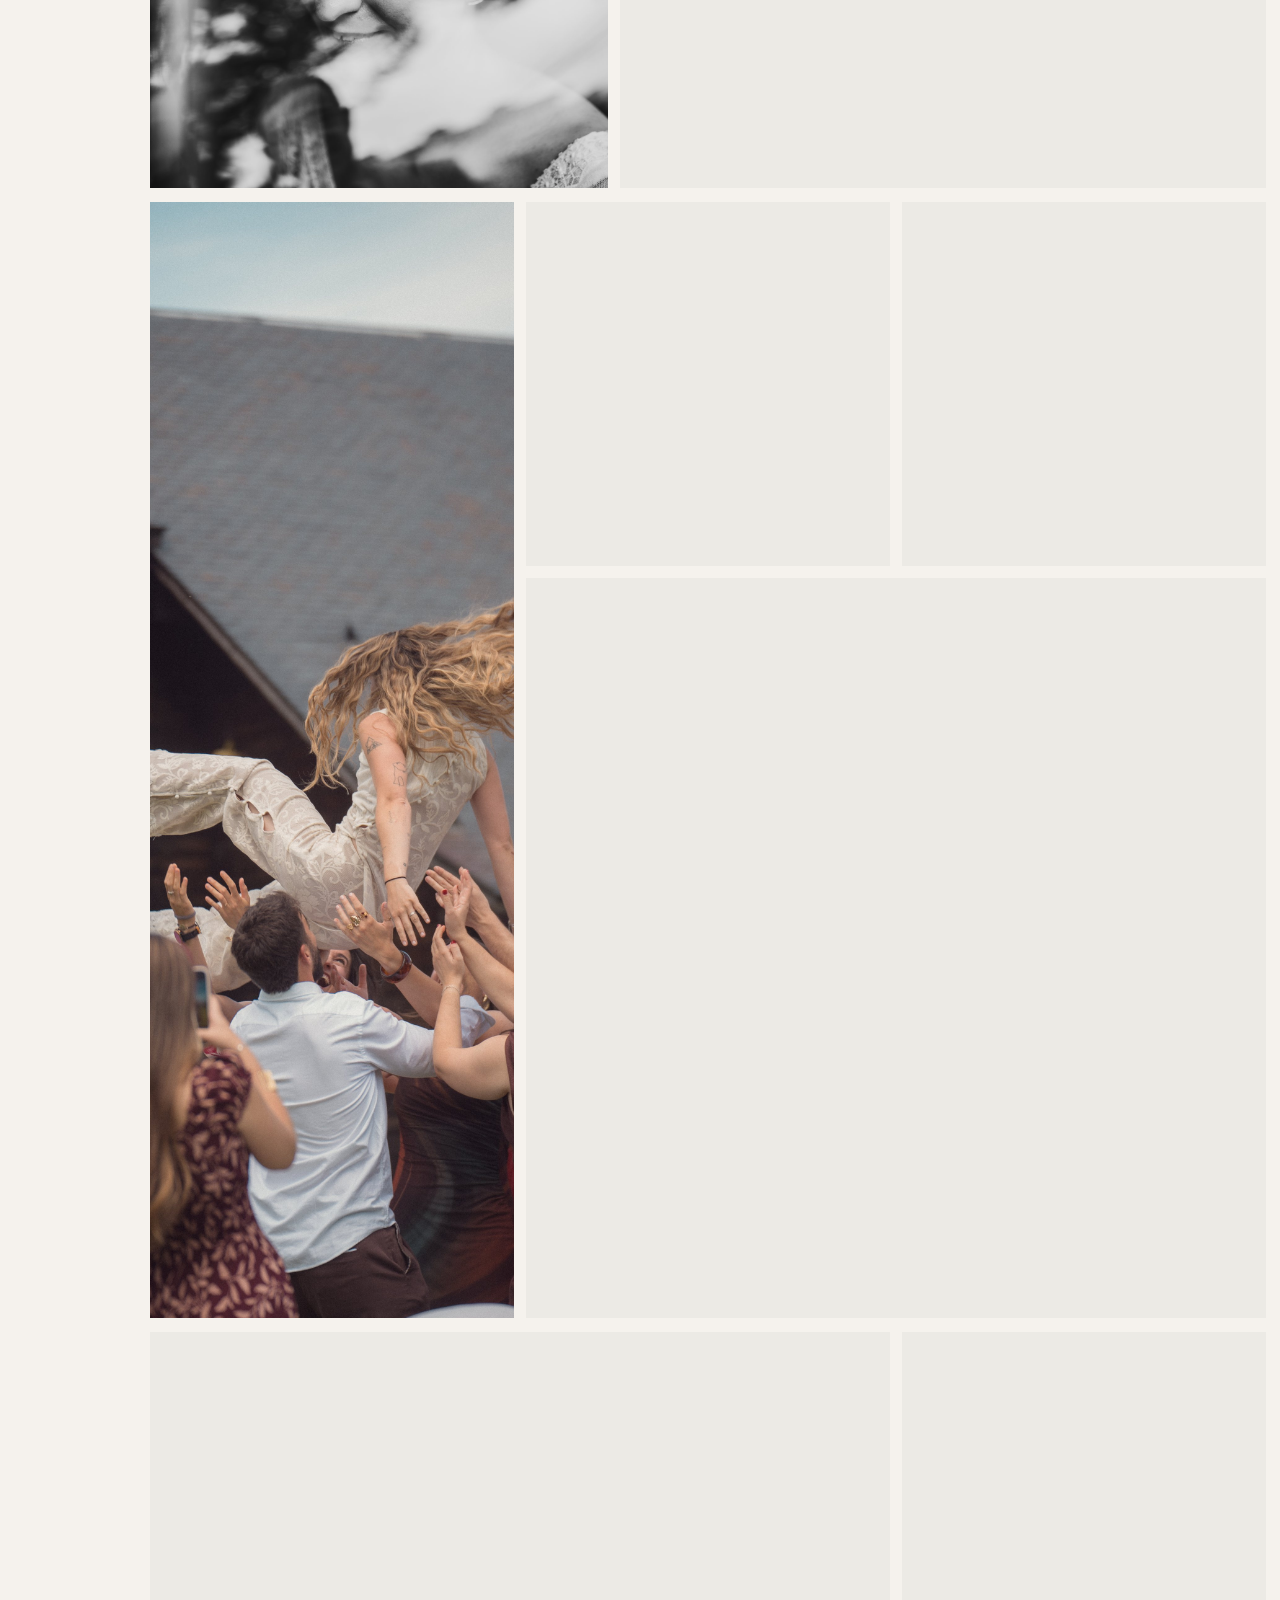
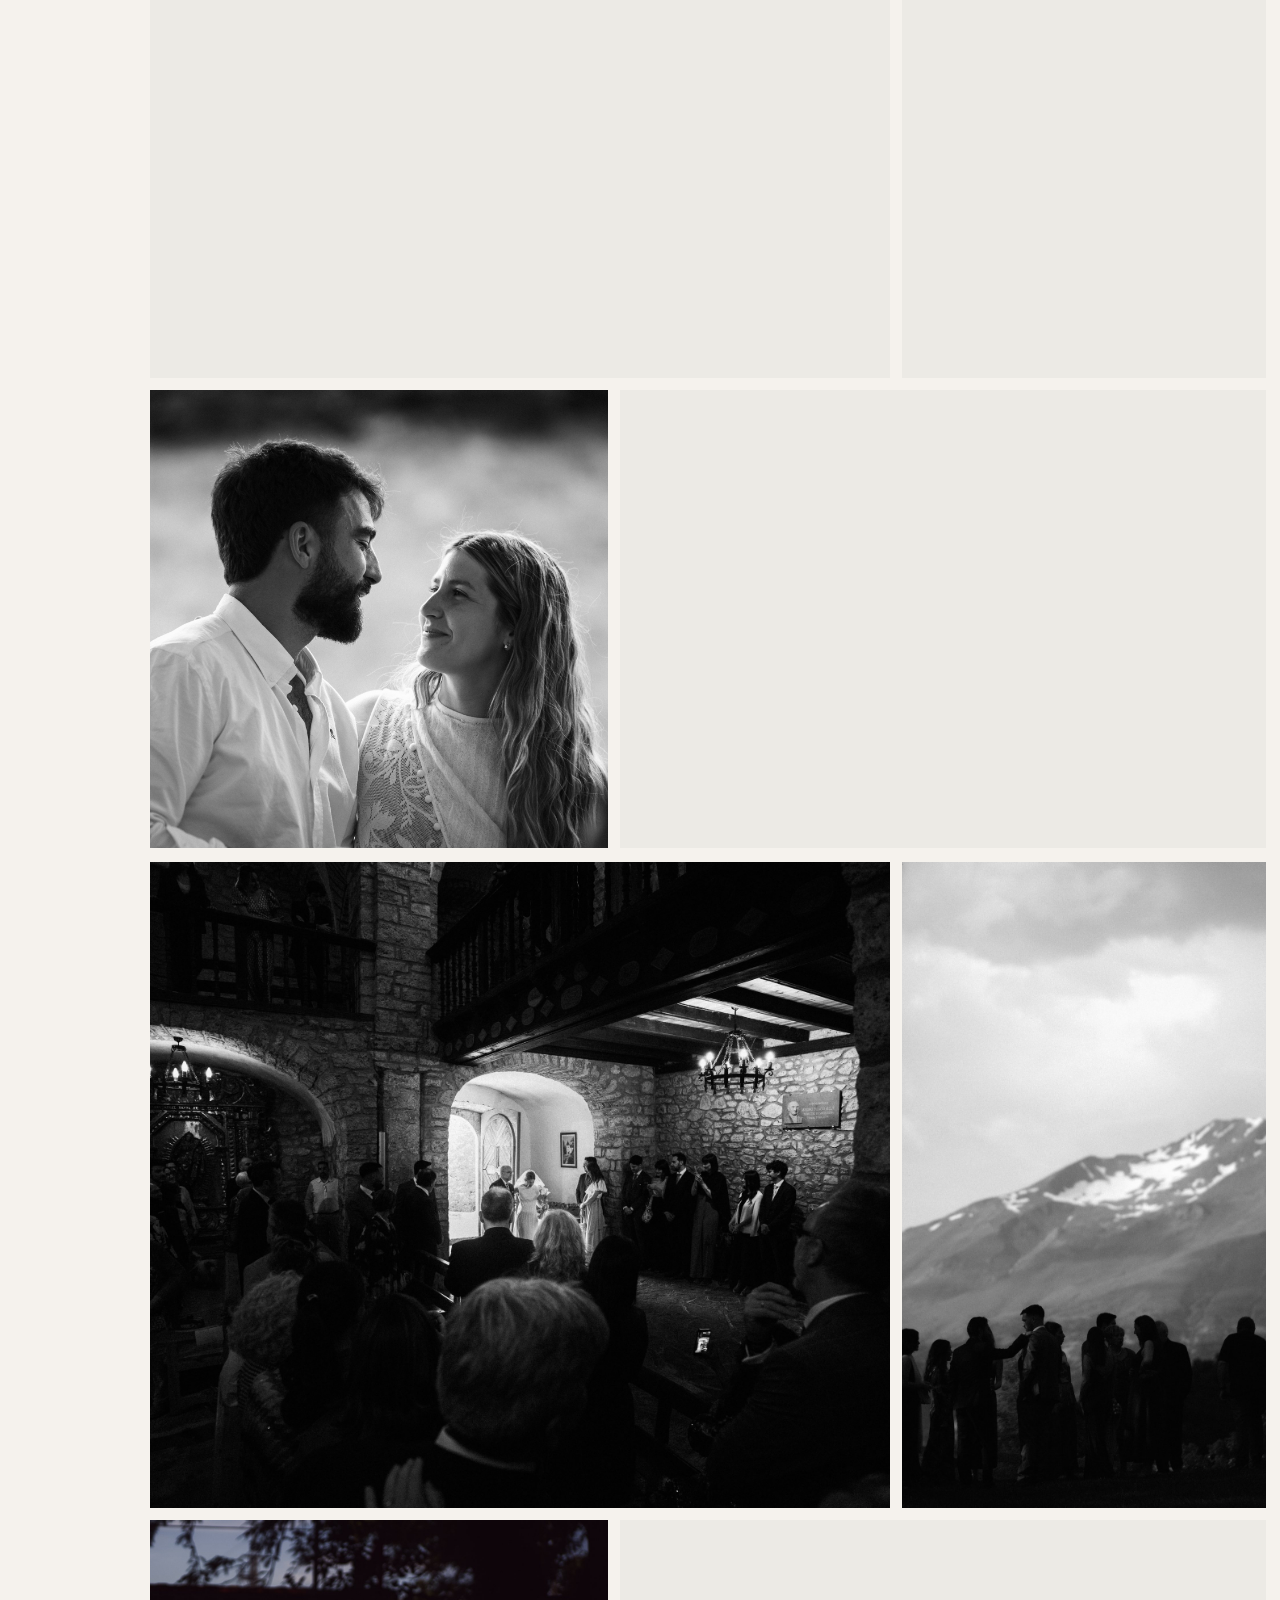
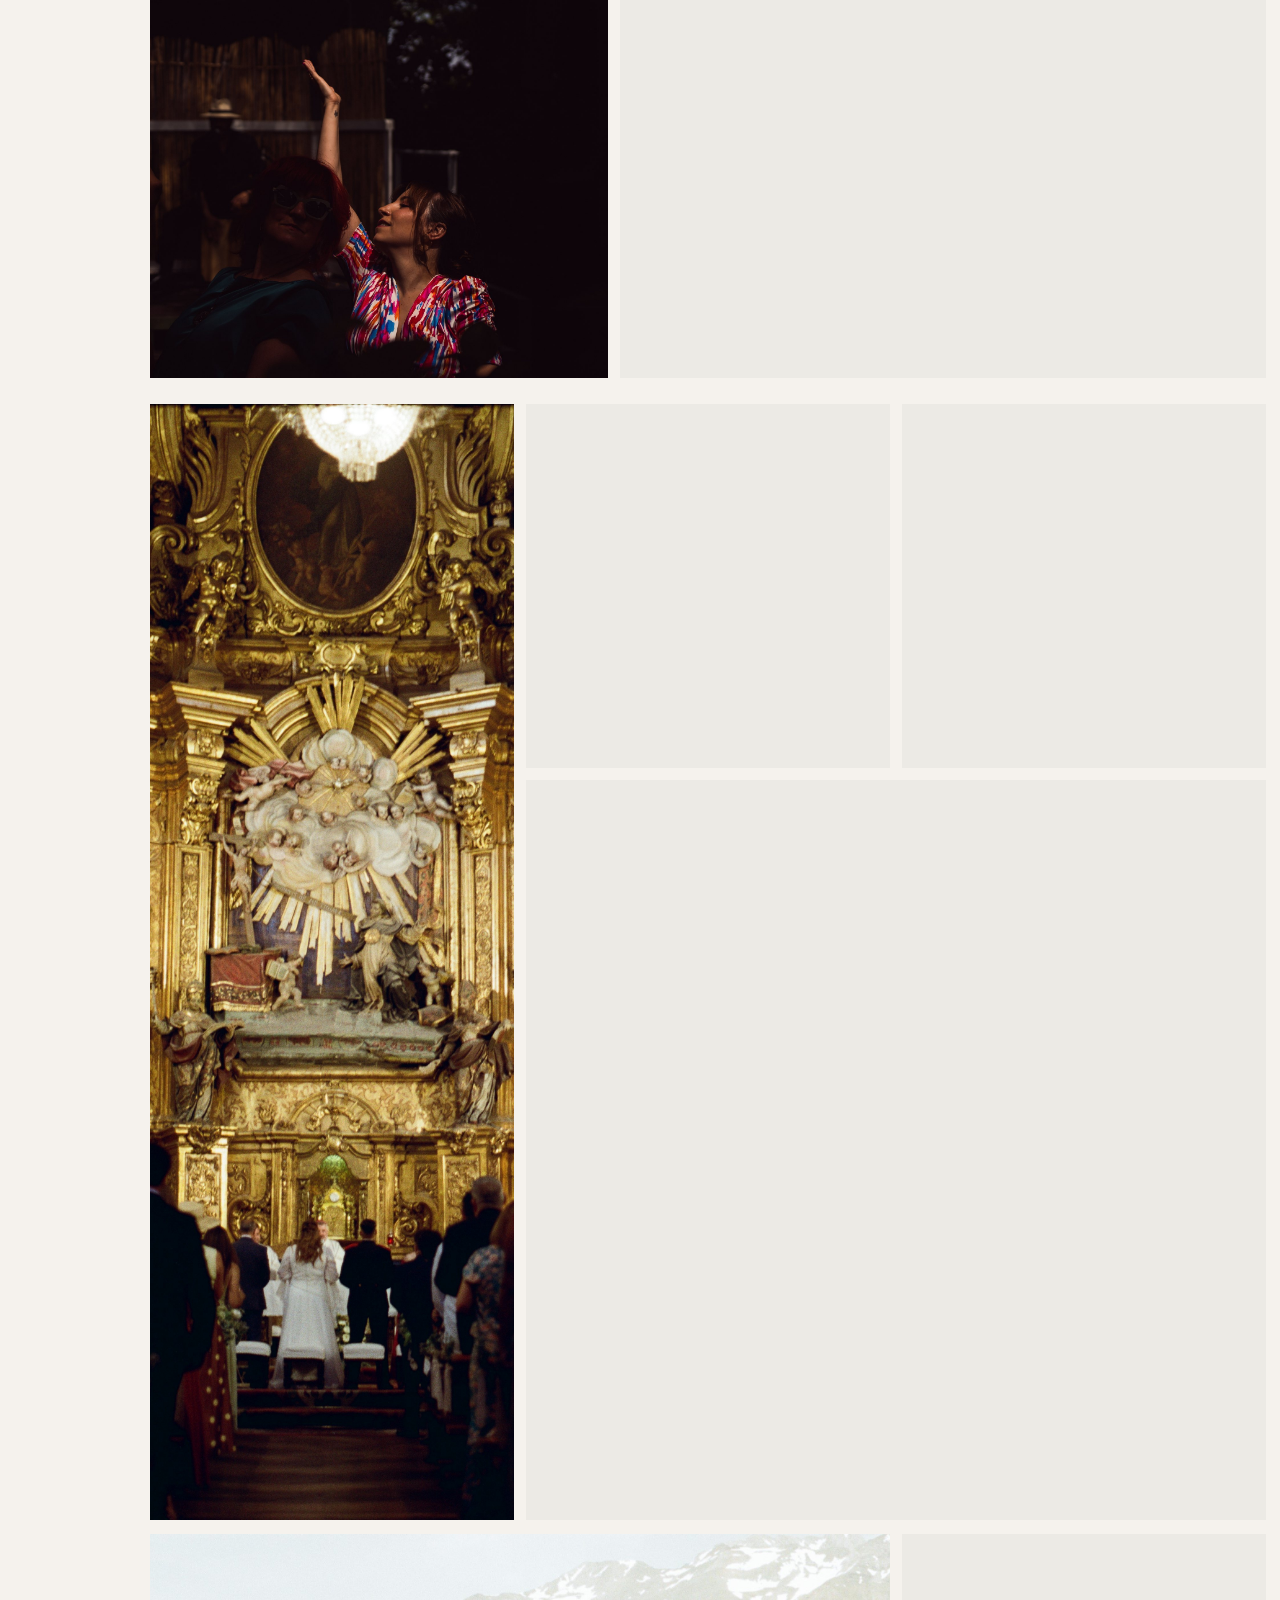
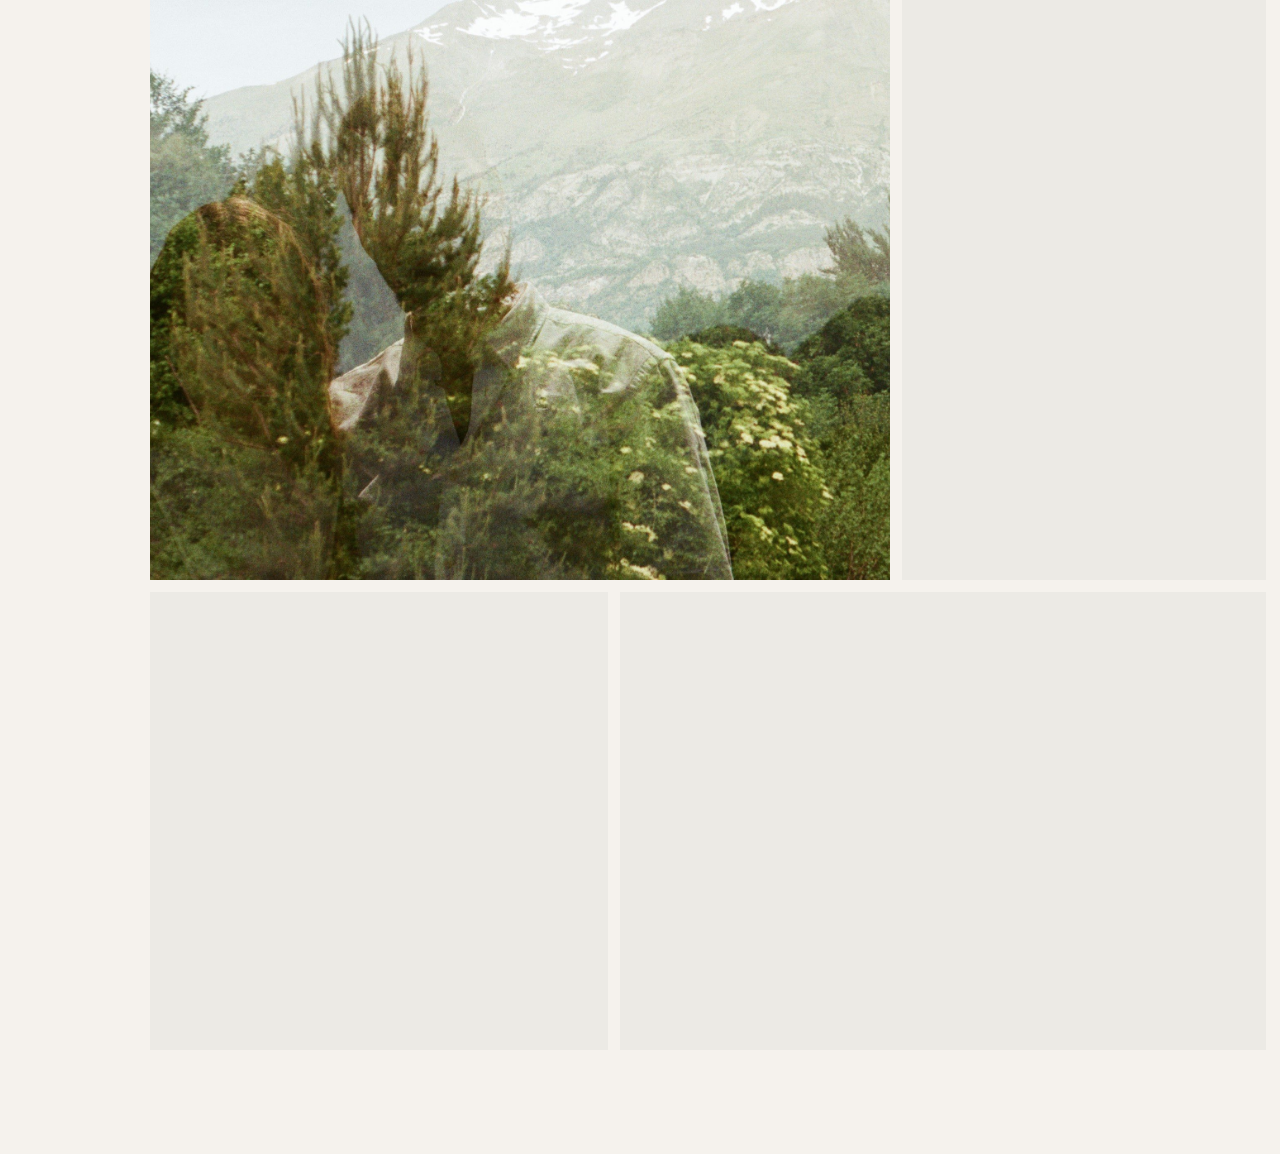
==== commit 7fad2b83: "Añadir favicon al sitio" ====
--- a/index.html
+++ b/index.html
@@ -8,6 +8,8 @@
 <meta name="author" content="Marcos Carrascosa">
 <meta name="robots" content="index, follow">
 <link rel="canonical" href="https://carrascosamarcos.es/">
+<link rel="icon" href="/favicon.svg" type="image/svg+xml">
+<link rel="apple-touch-icon" href="/favicon.svg">
 <meta property="og:type" content="website">
 <meta property="og:title" content="Marcos Carrascosa | Fotógrafo de bodas en Zaragoza">
 <meta property="og:description" content="Fotografía de bodas en Zaragoza y España. Digital y analógico.">
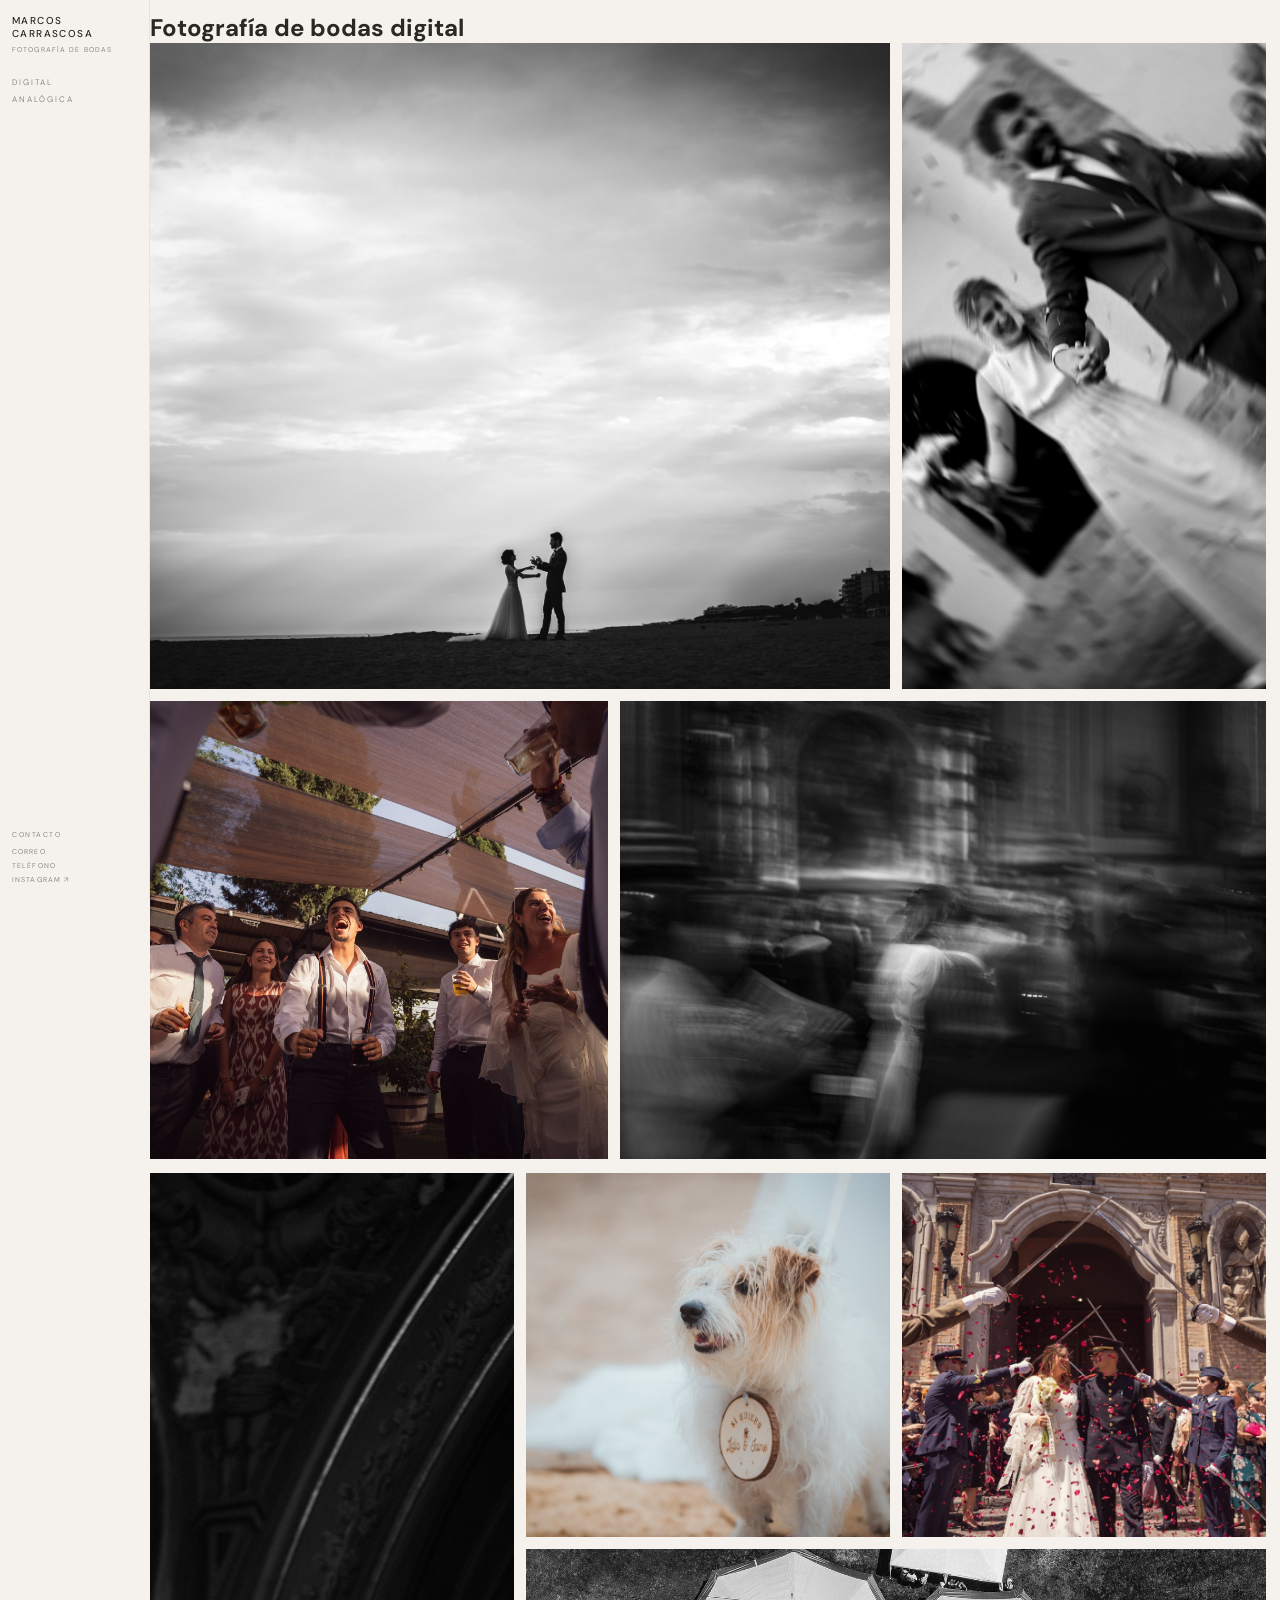
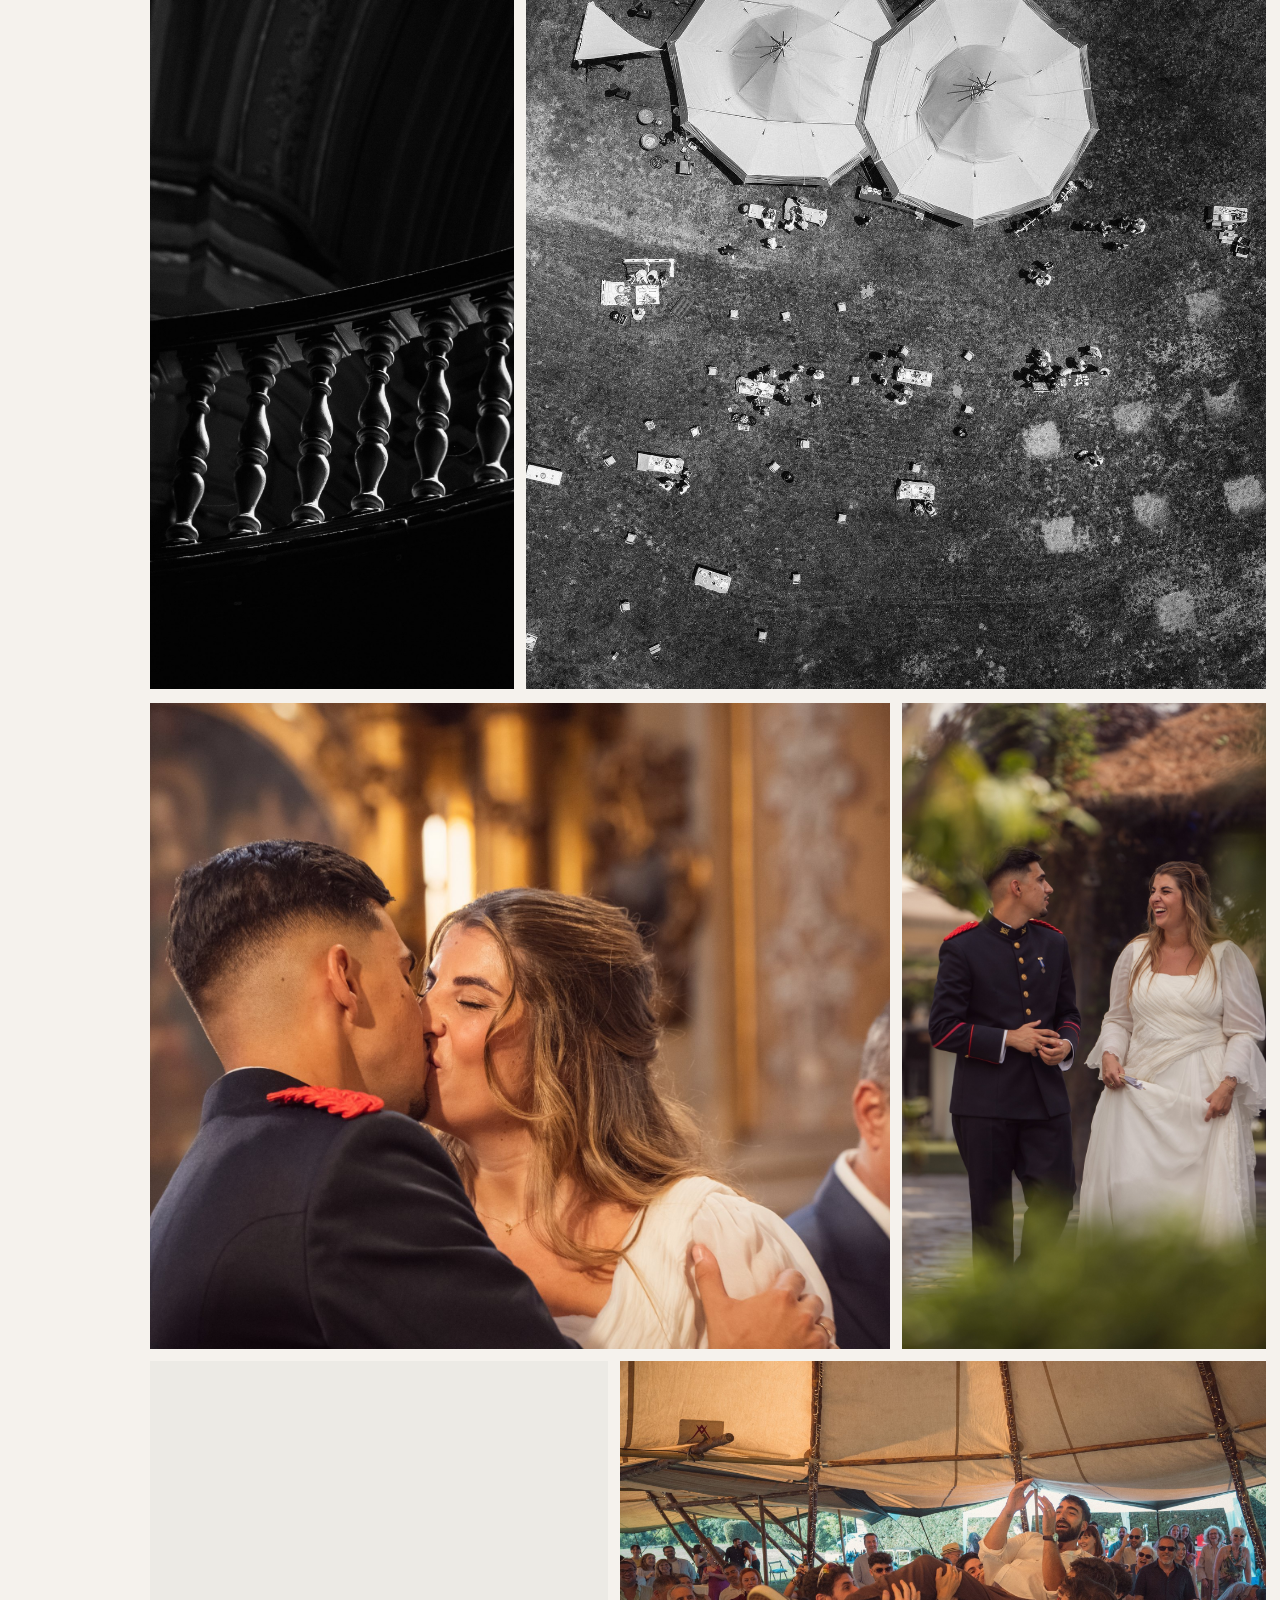
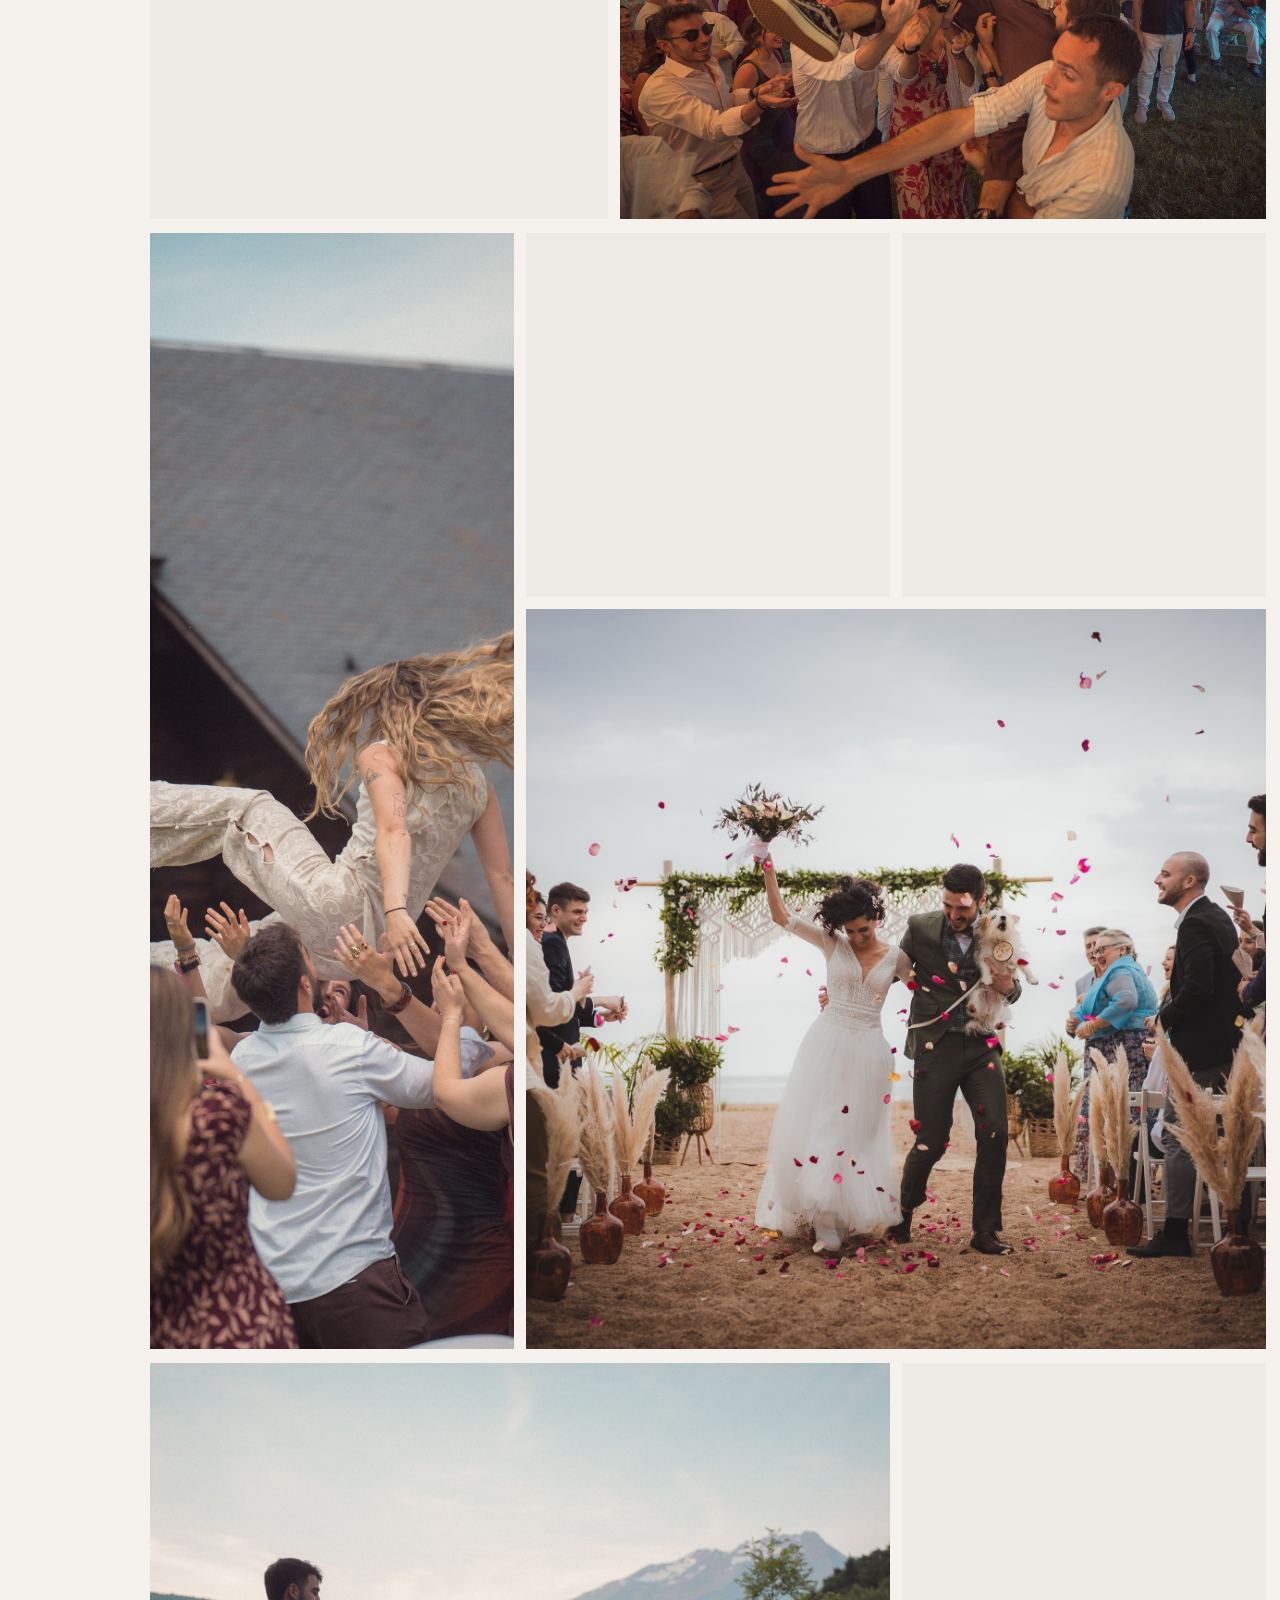
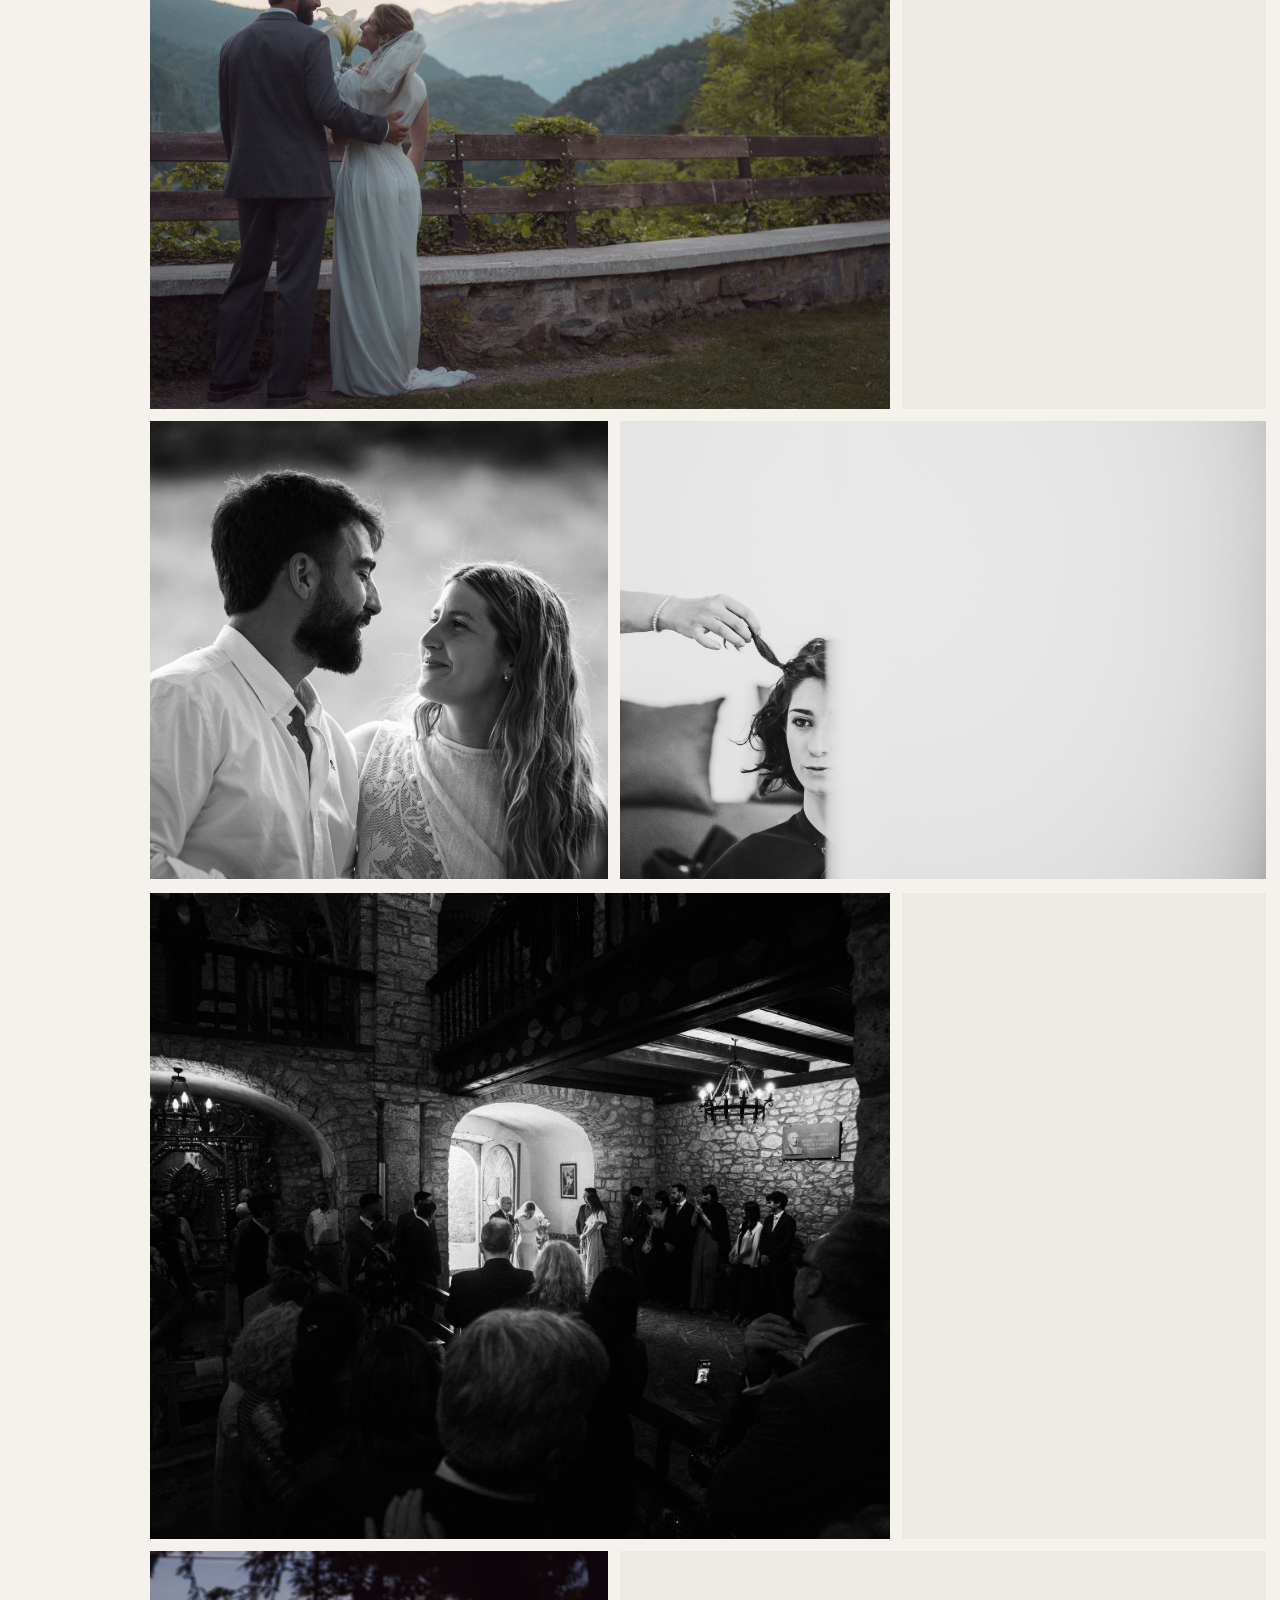
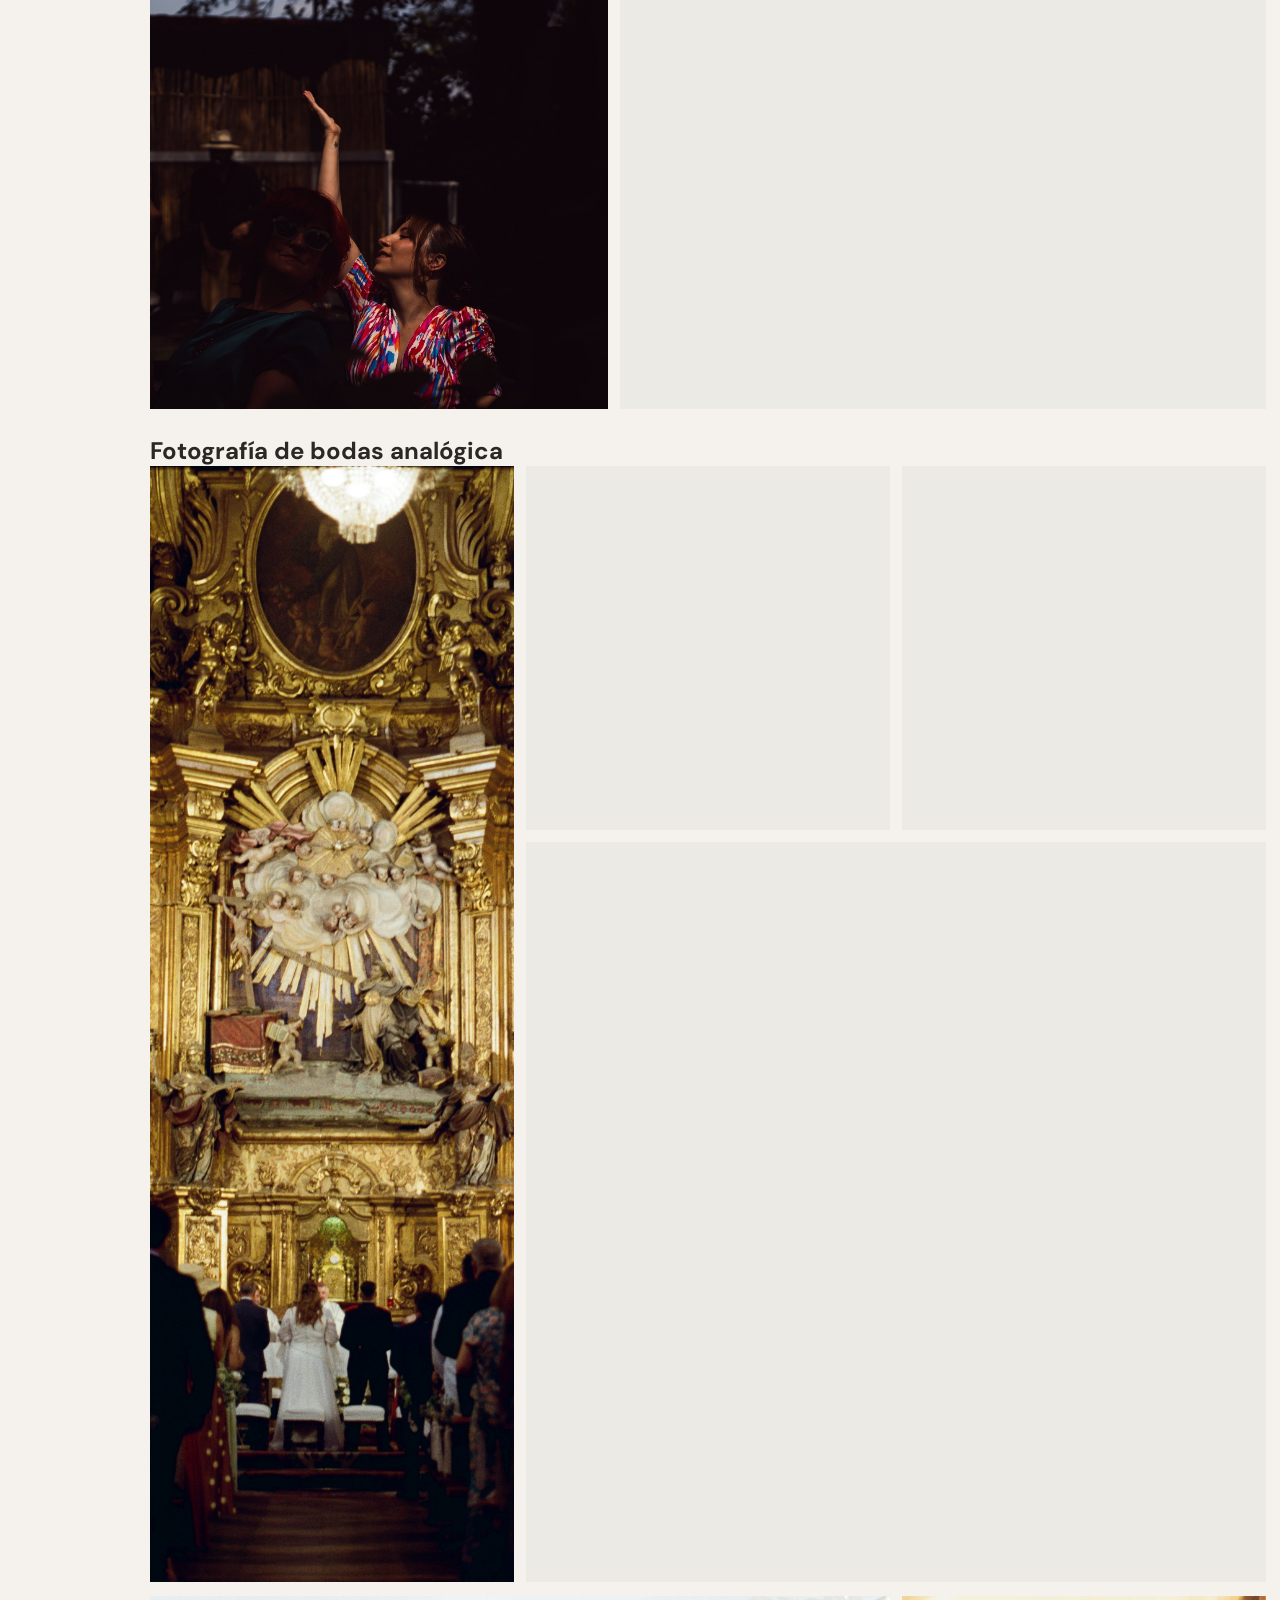
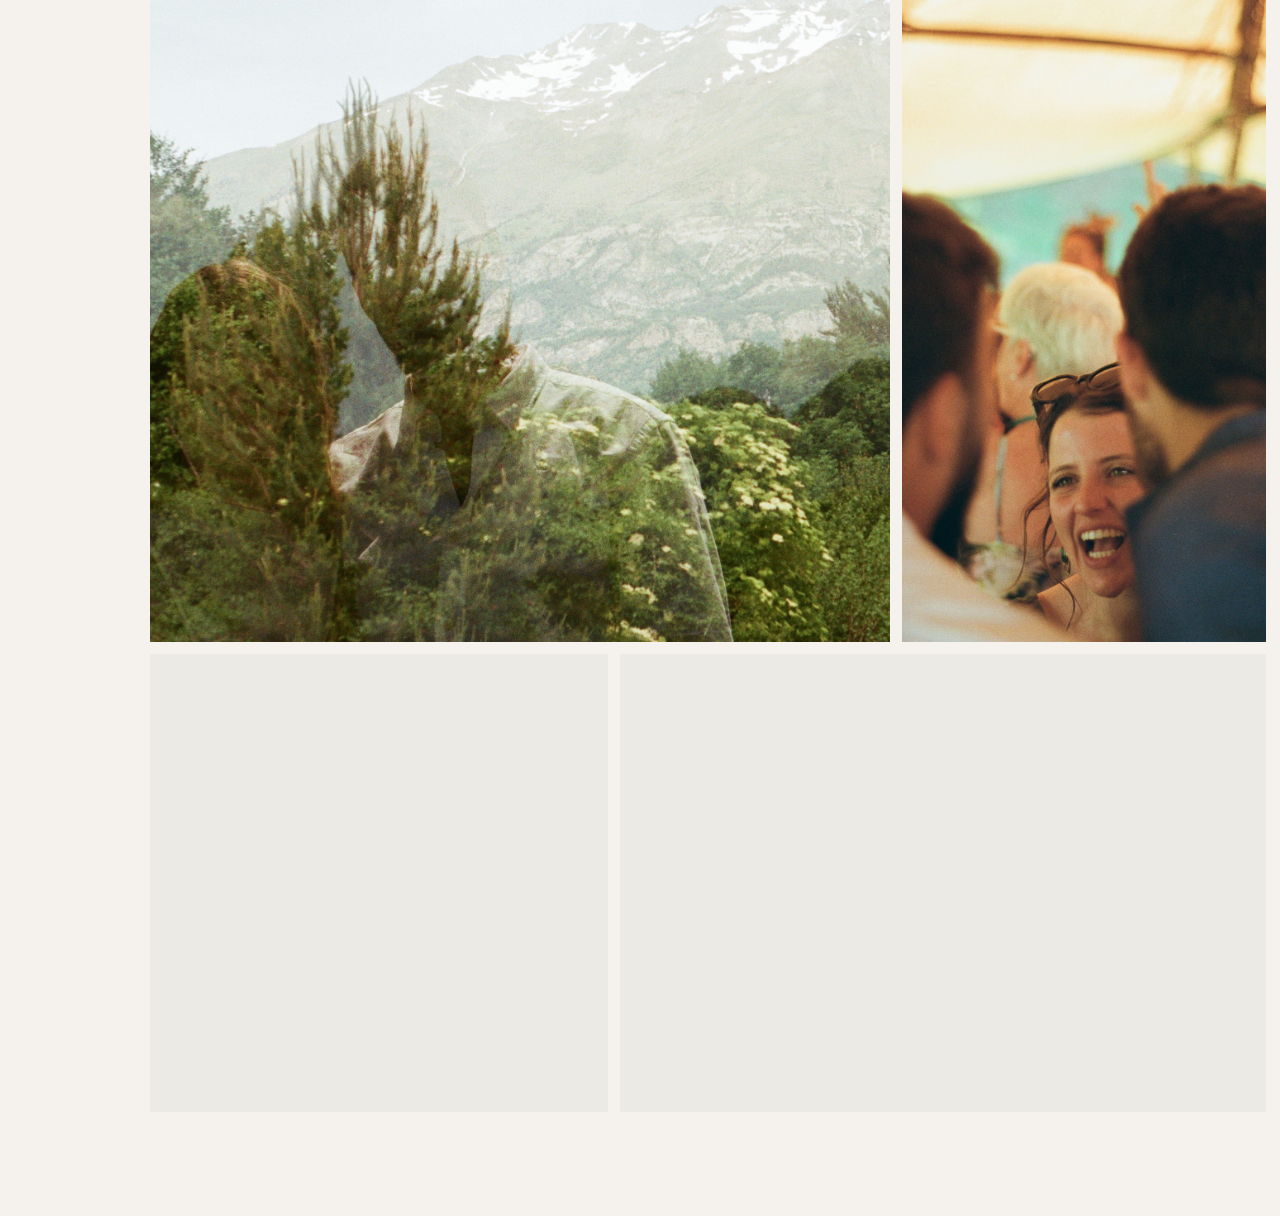
==== commit 854b516f: "Añadir H1 y H2 semánticos para SEO" ====
--- a/index.html
+++ b/index.html
@@ -38,7 +38,7 @@
 <body>
 <header class="header">
   <div class="header__rail">
-    <a href="#digital" class="header__name">MARCOS CARRASCOSA</a>
+    <h1 class="header__name">MARCOS CARRASCOSA</h1>
     <span class="header__subtitle">FOTOGRAFÍA DE BODAS</span>
     <nav class="header__nav" aria-label="Navegación">
       <a href="#digital" class="header__mode-link">DIGITAL</a>
@@ -53,8 +53,12 @@
   </div>
 </header>
 <main>
-  <section id="digital" class="gallery-mode gallery-mode--digital" aria-label="Fotografía digital"></section>
-  <section id="analogica" class="gallery-mode gallery-mode--analogue" aria-label="Fotografía analógica"></section>
+  <section id="digital" class="gallery-mode gallery-mode--digital" aria-labelledby="digital-title">
+    <h2 id="digital-title" class="sr-only">Fotografía de bodas digital</h2>
+  </section>
+  <section id="analogica" class="gallery-mode gallery-mode--analogue" aria-labelledby="analogica-title">
+    <h2 id="analogica-title" class="sr-only">Fotografía de bodas analógica</h2>
+  </section>
 </main>
 <script src="script.js"></script>
 </body>
